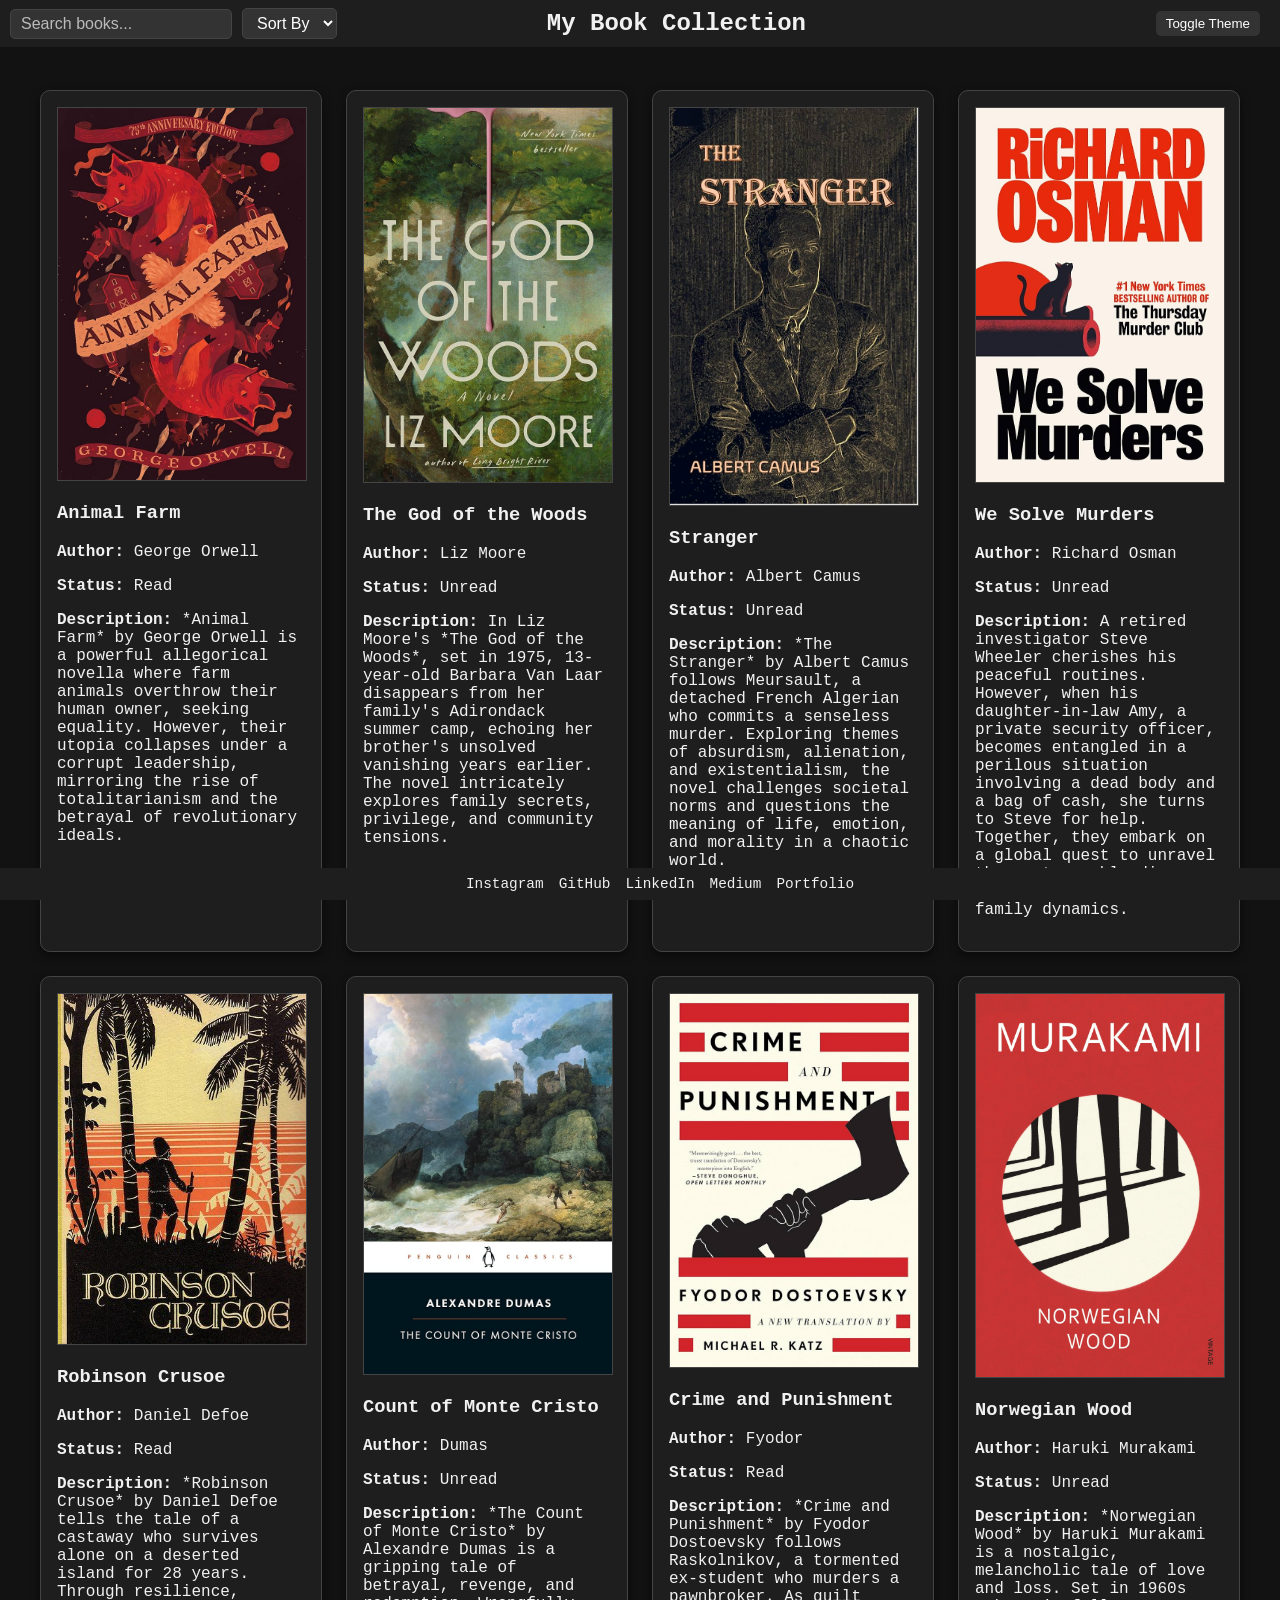
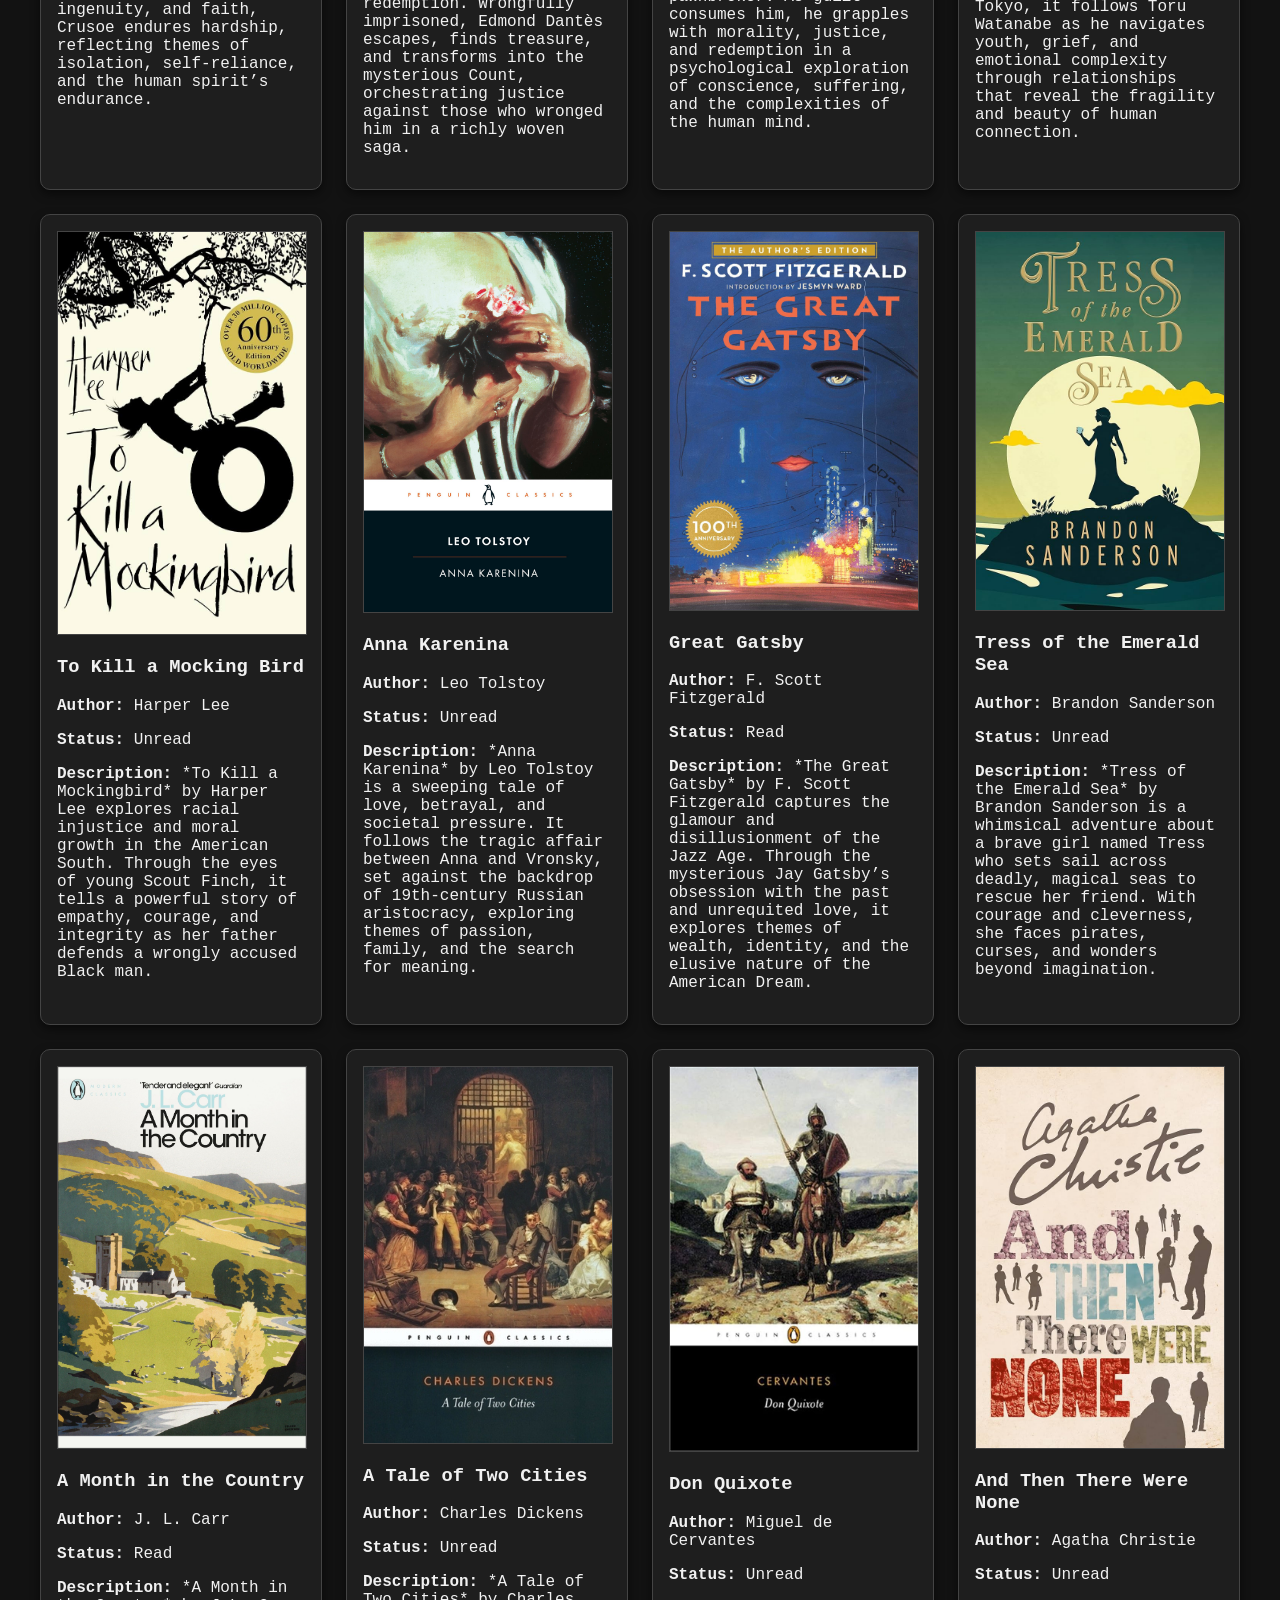
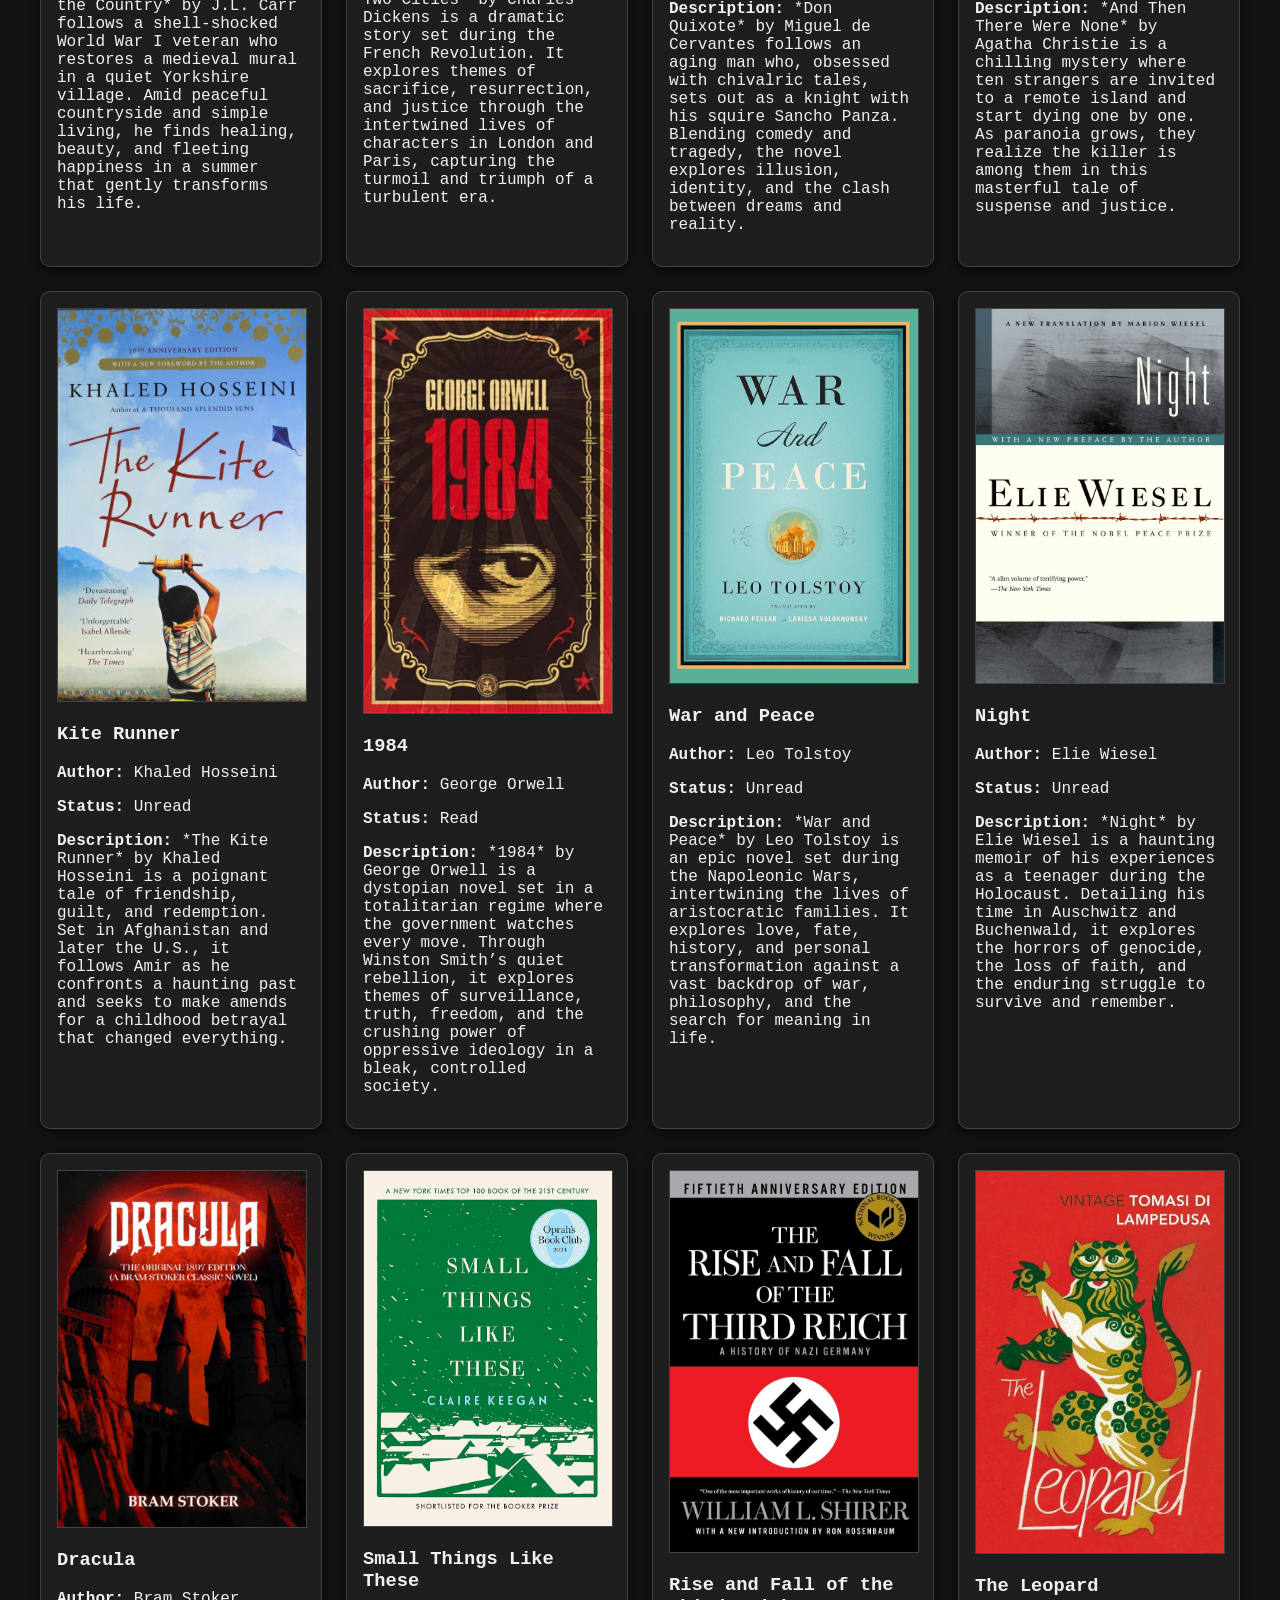
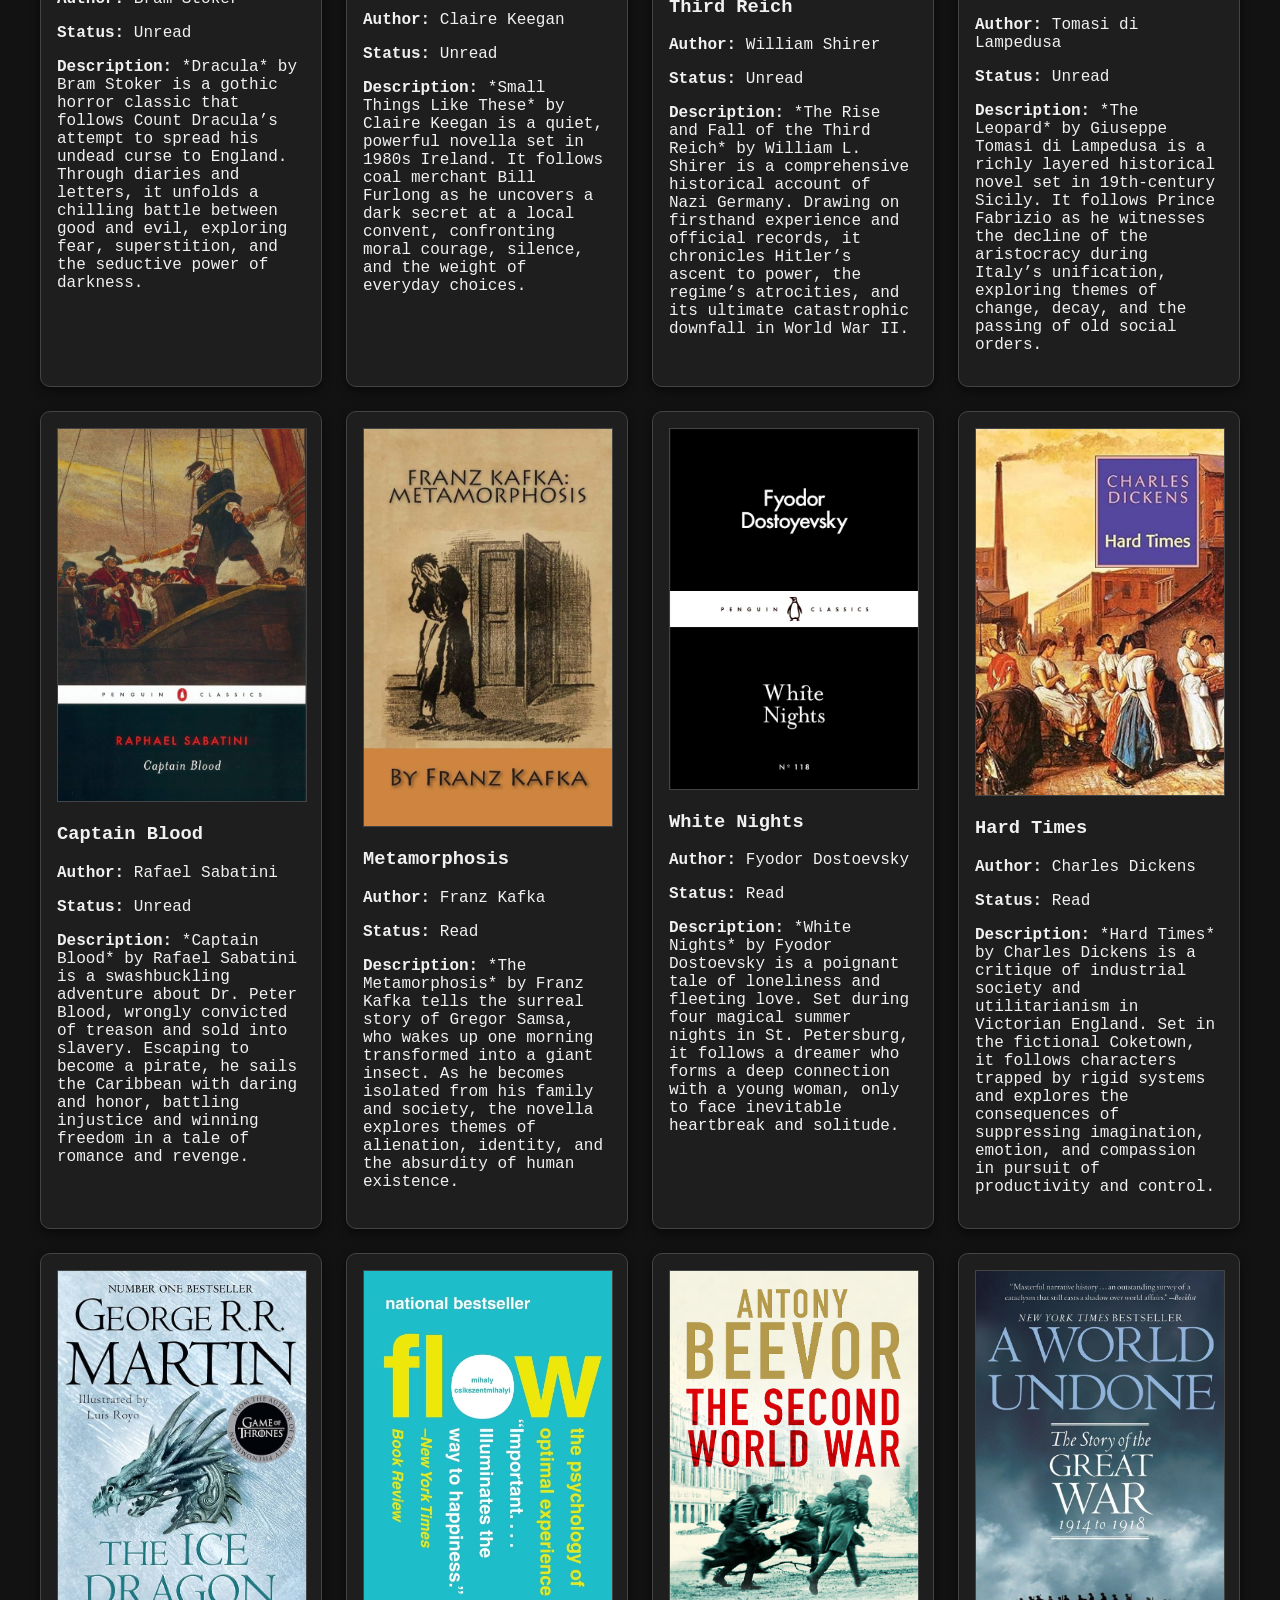
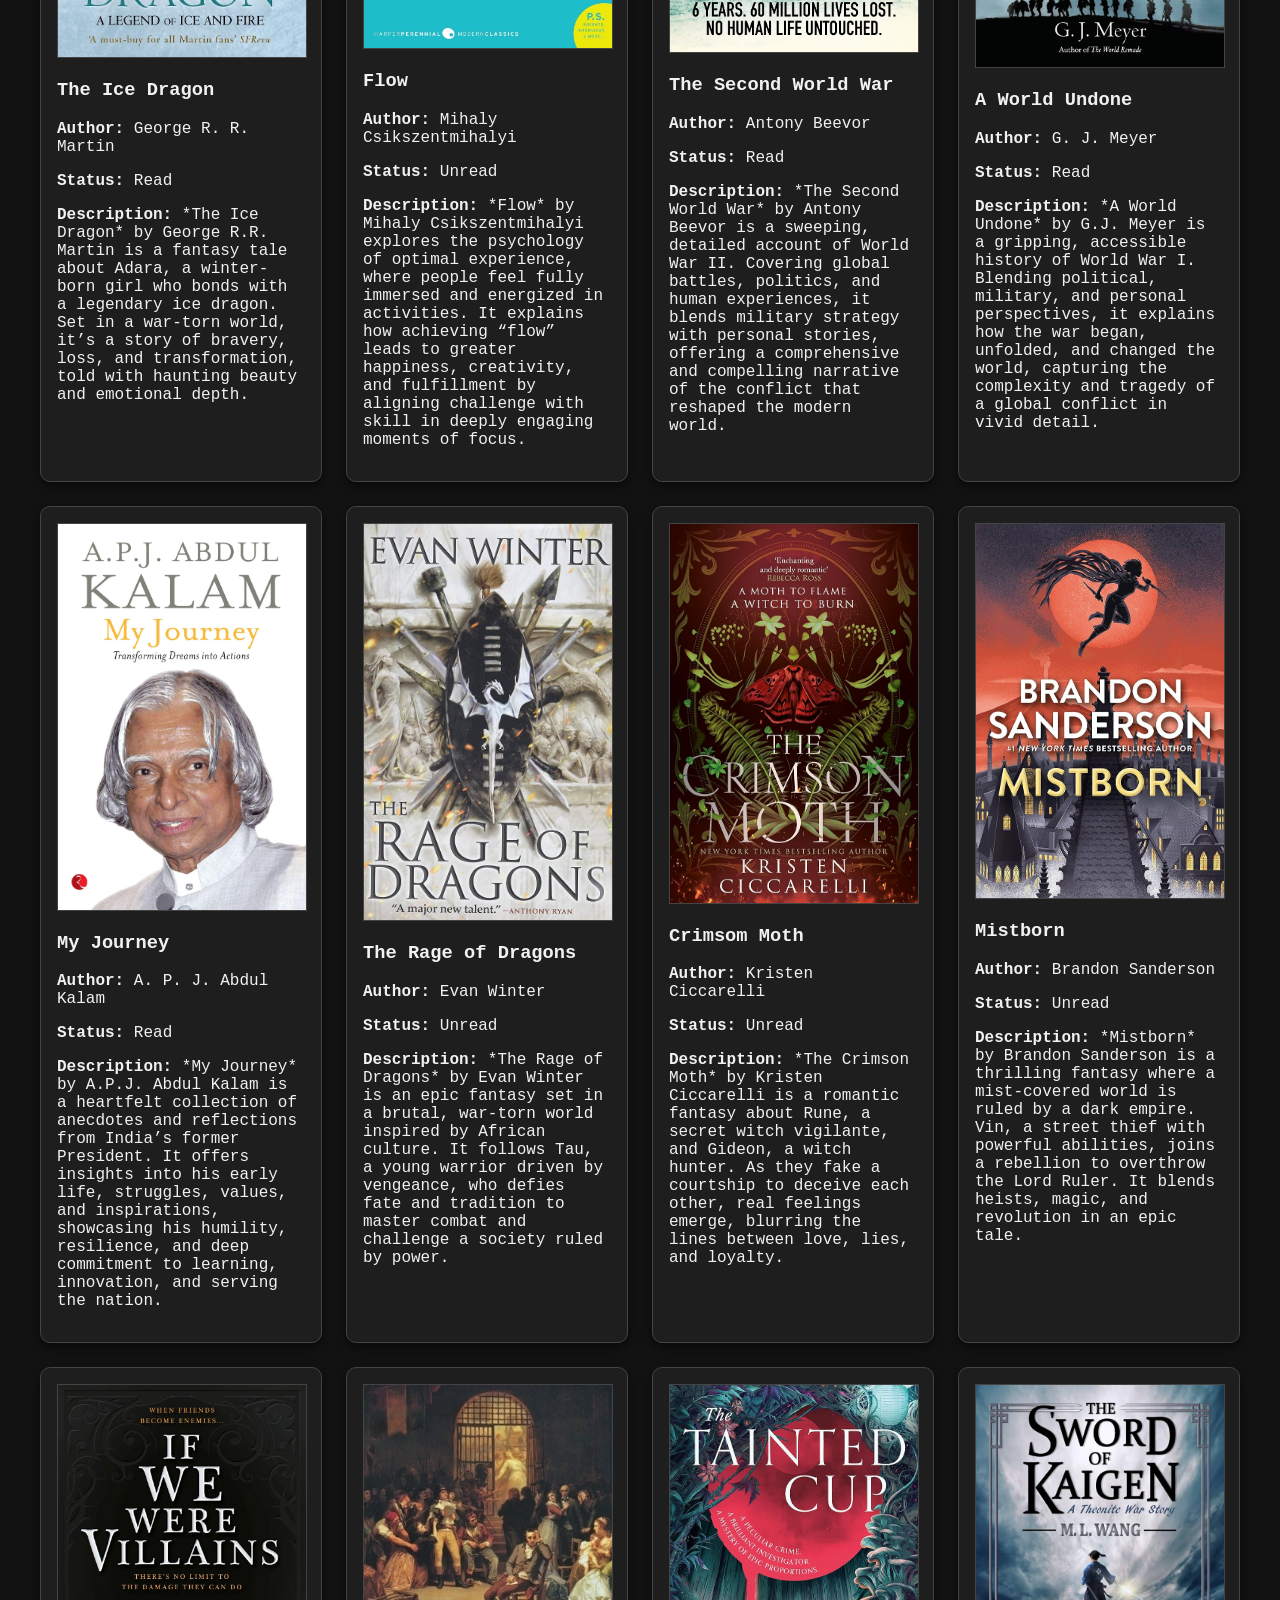
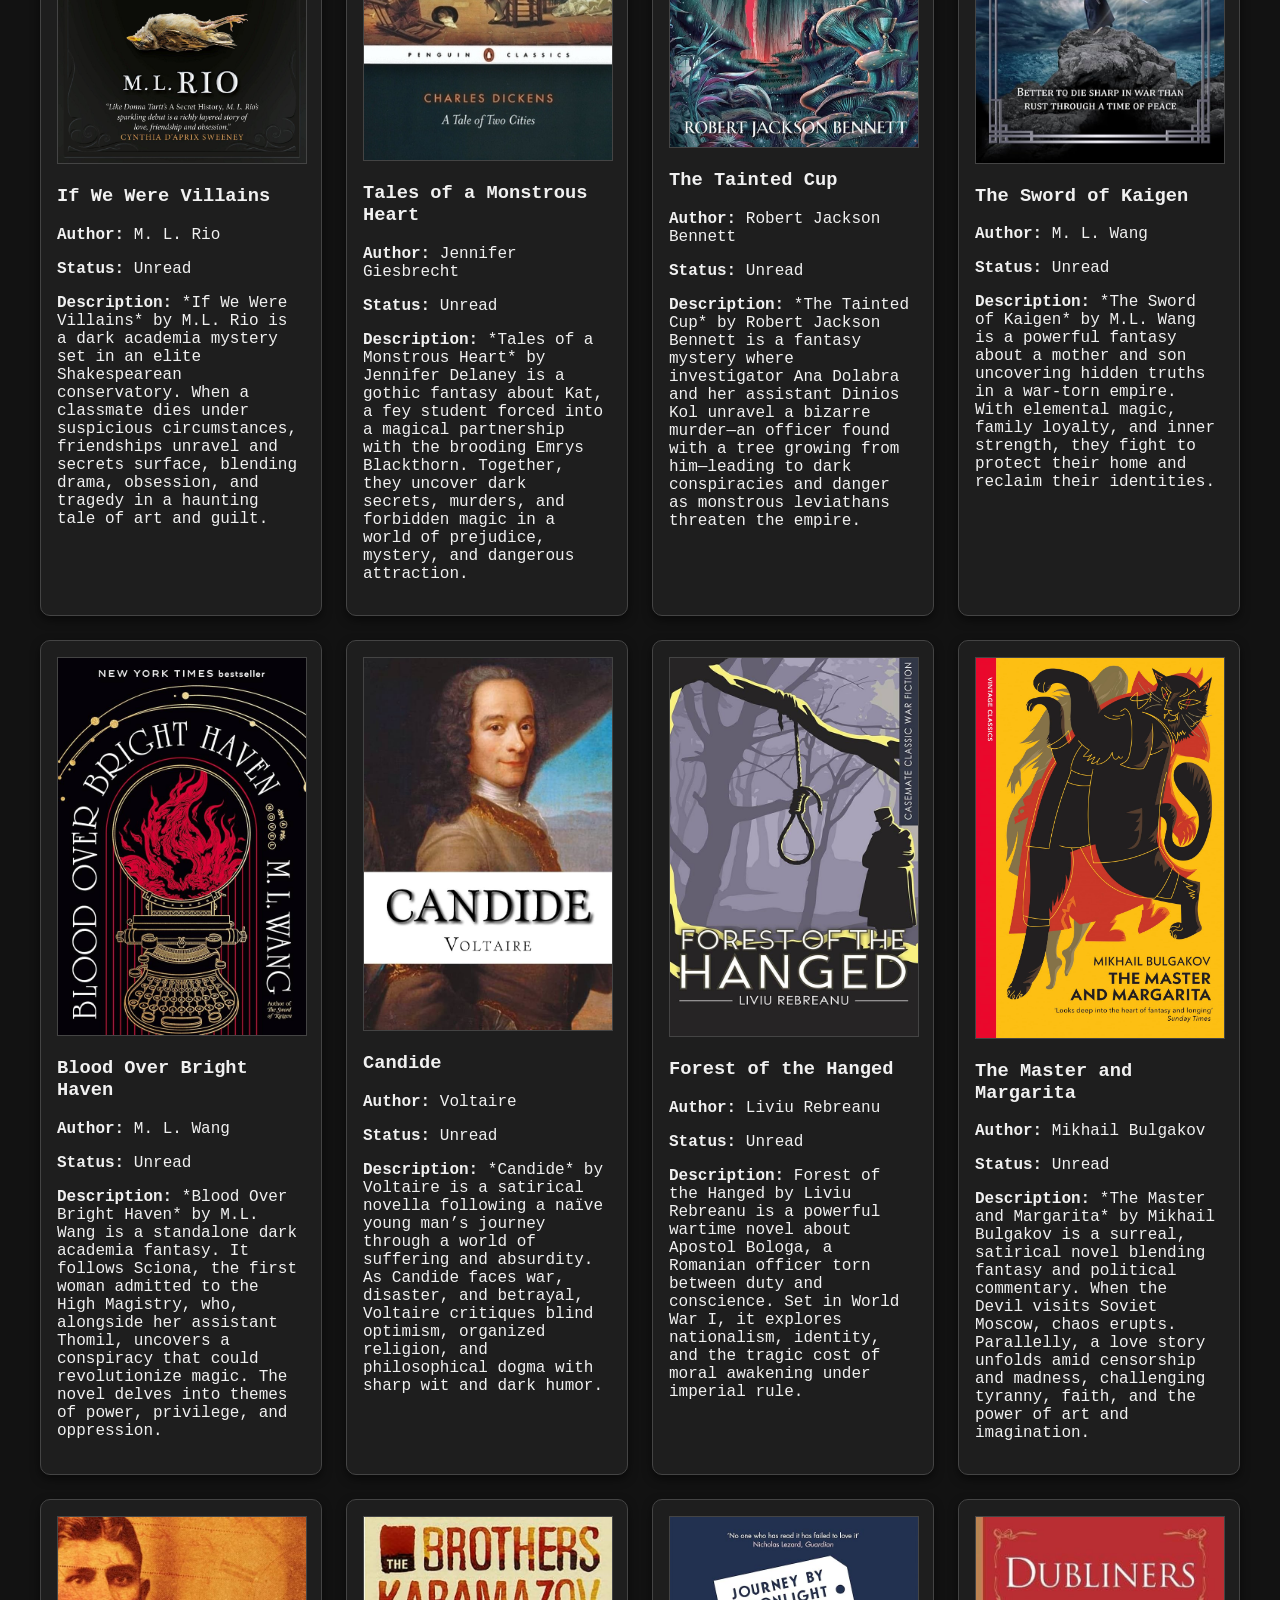
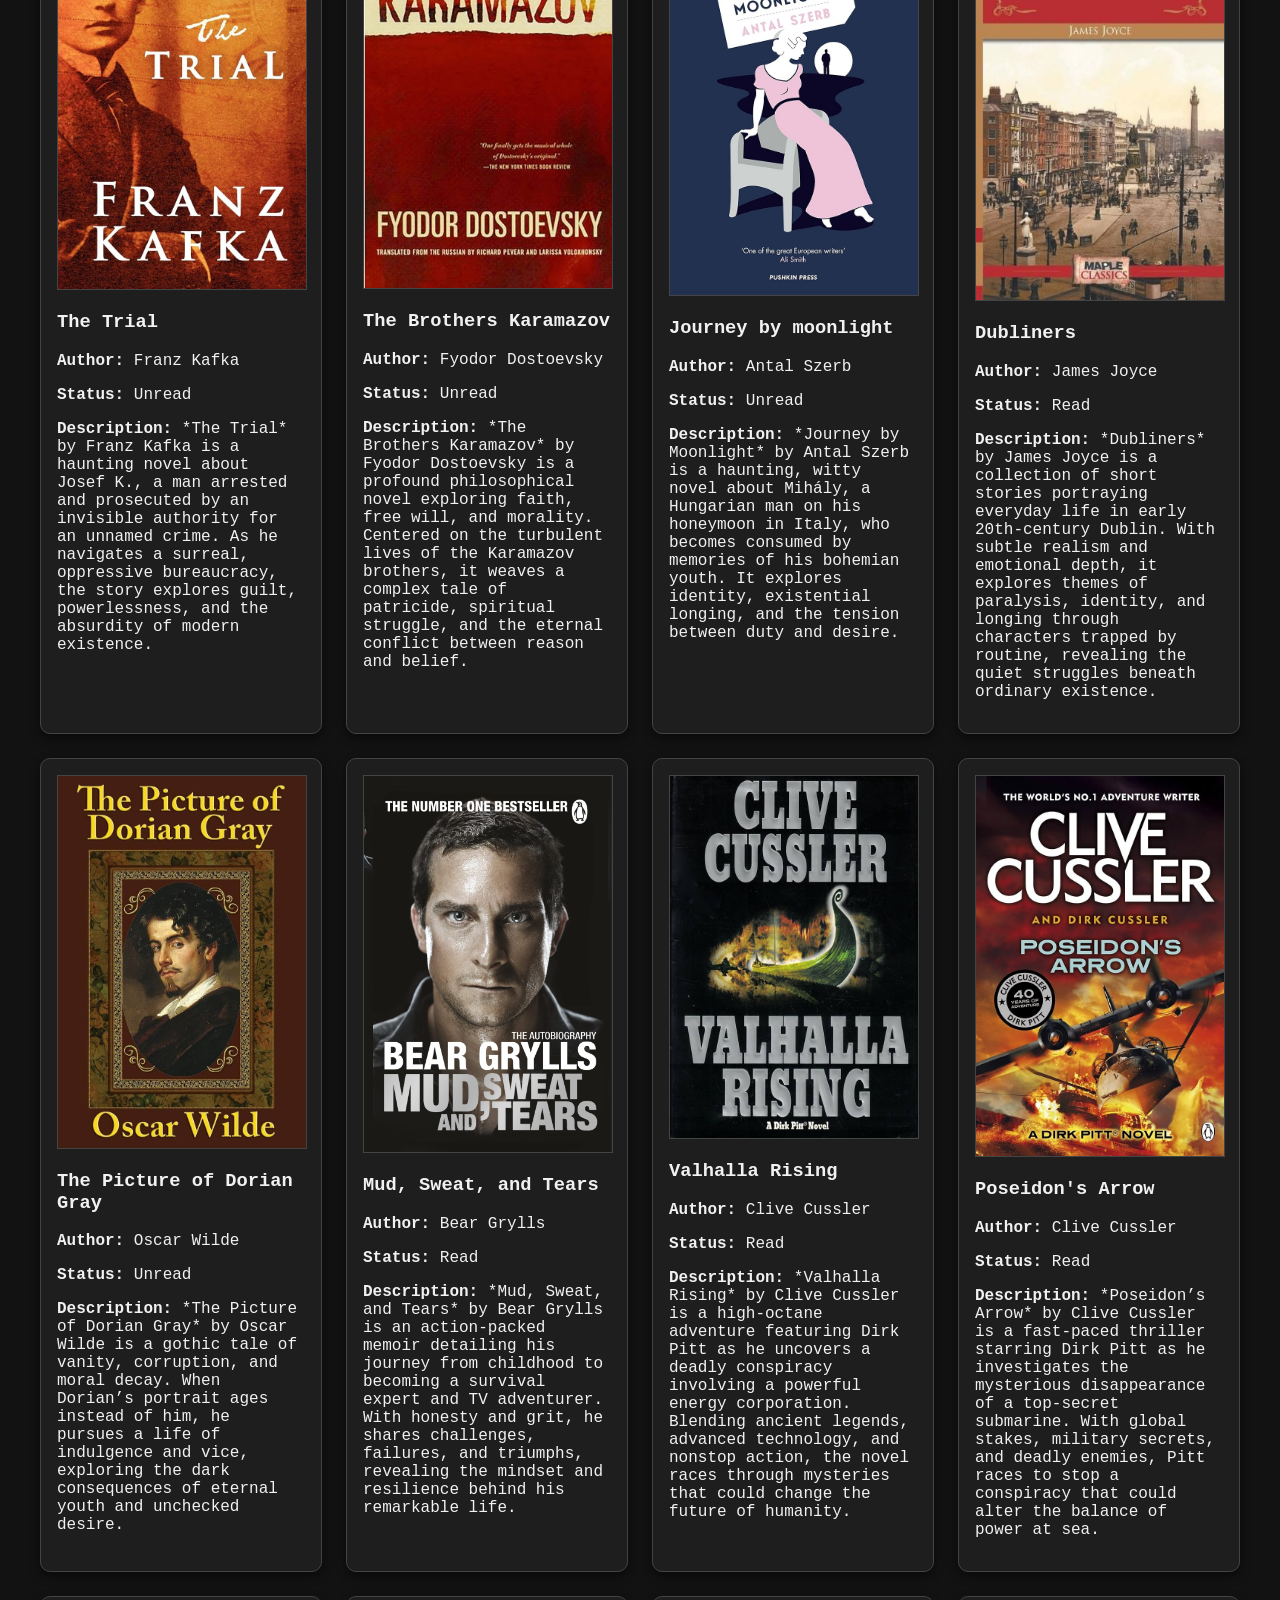
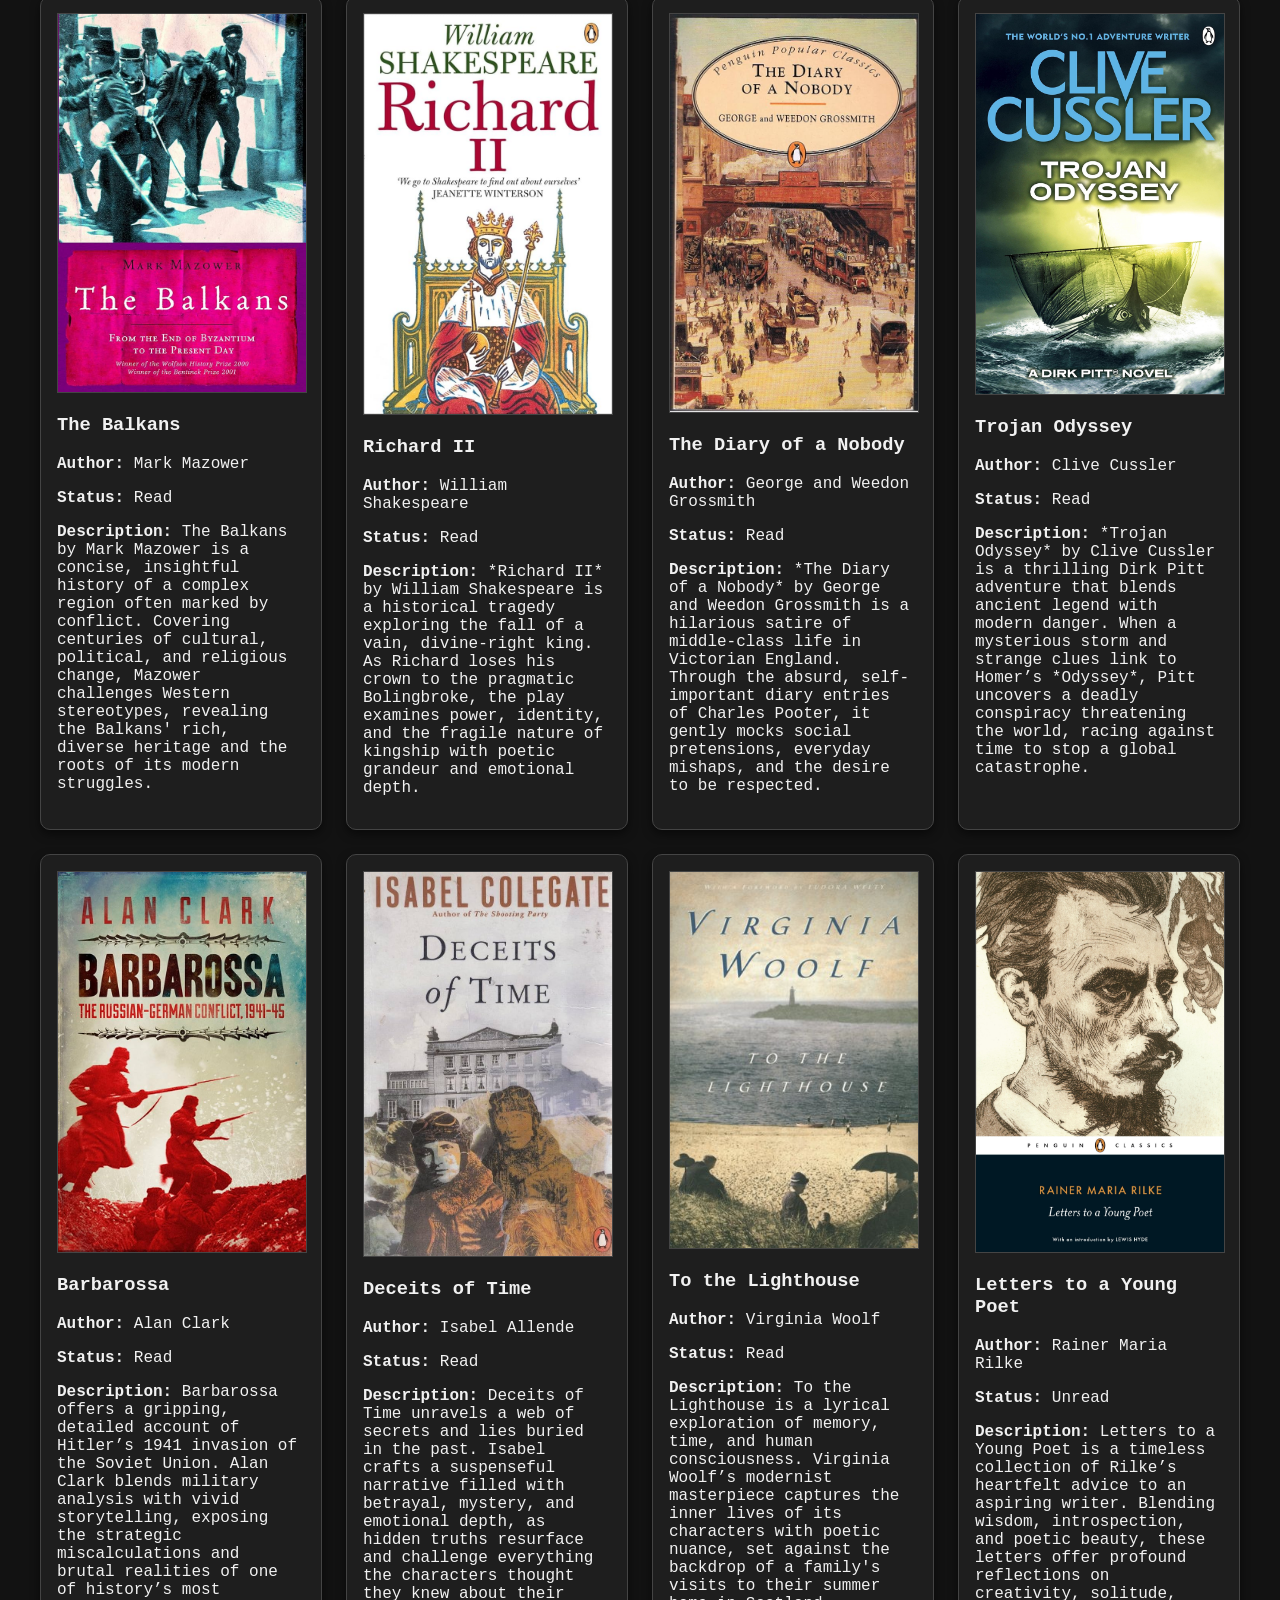
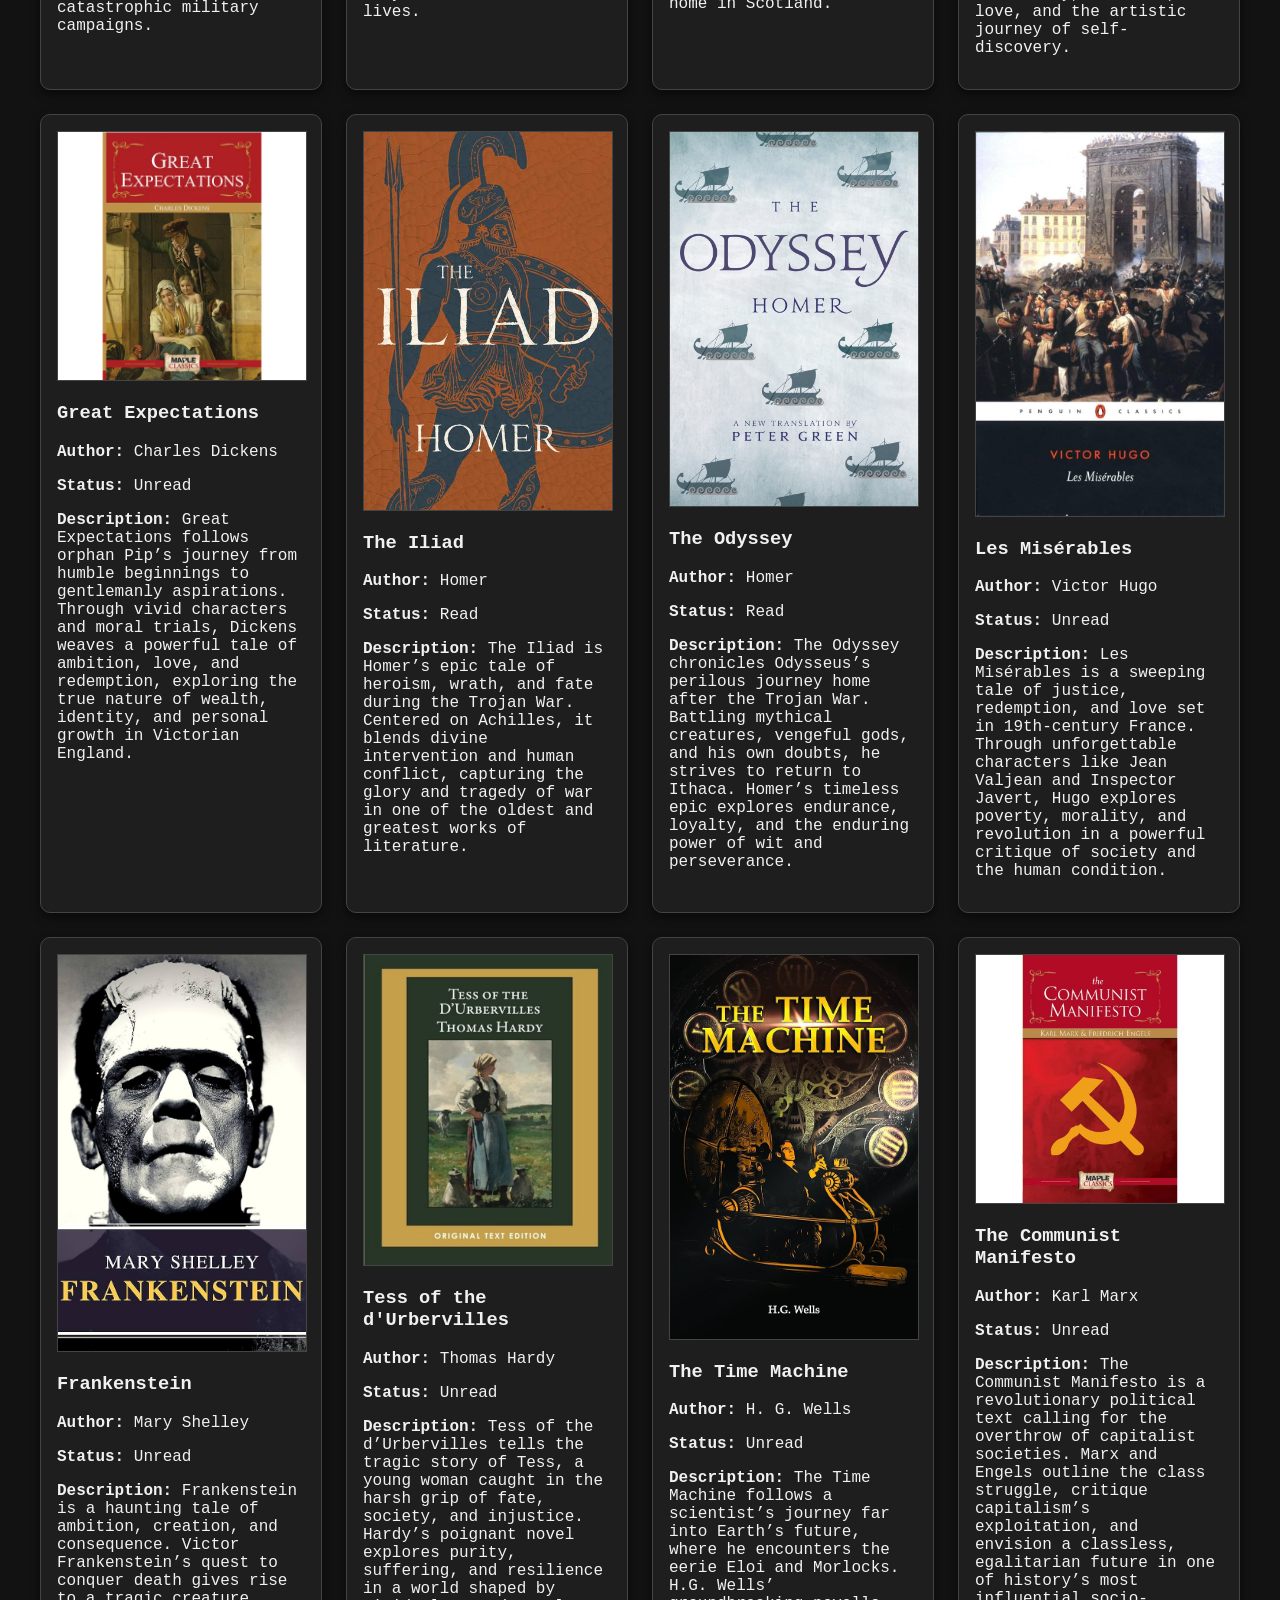
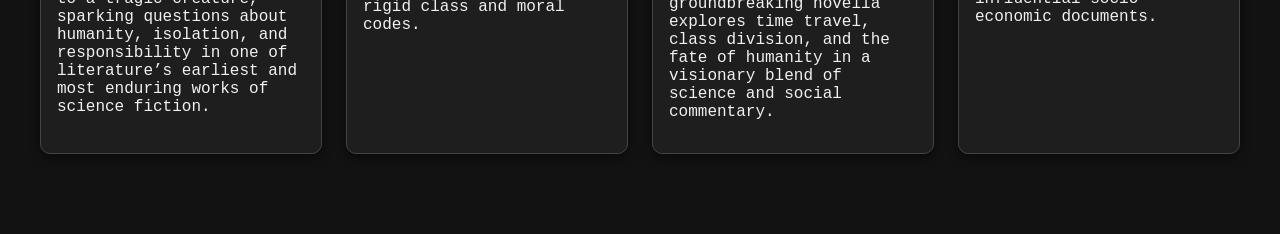
==== index.html @ 4d3e45a2 "Update index.html" ====
<!DOCTYPE html>
<html lang="en">
<head>
  <meta charset="UTF-8" />
  <meta name="viewport" content="width=device-width, initial-scale=1.0" />
  <title>Vellum Codex</title>
  <link rel="stylesheet" href="style.css" />
</head>
<body>
  <header>
    <div class="header-left">
      <input type="text" id="searchBar" placeholder="Search books..." />
      <select id="sortBy">
        <option value="">Sort By</option>
        <option value="read">Read</option>
        <option value="unread">Unread</option>
        <option value="author">Author</option>
      </select>
    </div>
    <h1>My Book Collection</h1>
    <button id="toggleTheme">Toggle Theme</button>
  </header>

  <main>
    <section class="books" id="bookGrid"></section>
  </main>

  <footer>
    <div class="social-links">
      <a href="https://www.instagram.com/notkrish03/" target="_blank">Instagram</a>
      <a href="https://github.com/krish2248" target="_blank">GitHub</a>
      <a href="https://www.linkedin.com/in/krish-soni-460932228/" target="_blank">LinkedIn</a>
      <a href="https://medium.com/@sonikrish2248" target="_blank">Medium</a>   
      <a href="https://sonikrish.com" target="_blank">Portfolio</a>
    </div>
   
  </footer>

  <script src="books.js"></script>
  <script src="script.js"></script>
</body>
</html>
---- style.css ----
/* ====== style.css ====== */

/* Enable smooth scrolling */
html {
  scroll-behavior: smooth;
}

/* Dark mode (default) is already set */
body {
  font-family: 'Courier New', monospace;
  background-color: #121212;
  color: #f1f1f1;
  padding: 0;
  margin: 0;
  display: flex;
  flex-direction: column;
  align-items: center;
  justify-content: space-between;
  transition: background-color 0.3s, color 0.3s;
}

header {
  width: 100%;
  background-color: #1e1e1e;
  color: #f1f1f1;
  padding: 8px 0;
  display: flex;
  justify-content: space-between;
  align-items: center;
  position: fixed;
  top: 0;
  left: 0;
  z-index: 1000;
  font-size: 1rem;
}

.header-left {
  display: flex;
  align-items: center;
  gap: 10px; /* Small space between search bar and sort dropdown */
  margin-left: 10px;
}

header input#searchBar {
  padding: 5px 10px;
  border: 1px solid #444;
  border-radius: 5px;
  background-color: #333;
  color: #fff;
  font-size: 1rem;
}

header input#searchBar::placeholder {
  color: #bbb;
}

header input#searchBar:focus {
  outline: none;
  border-color: #555;
}

header select#sortBy {
  padding: 5px 10px;
  border: 1px solid #444;
  border-radius: 5px;
  background-color: #333;
  color: #fff;
  font-size: 1rem;
  cursor: pointer;
}

header select#sortBy:focus {
  outline: none;
  border-color: #555;
}

header h1 {
  margin: 0;
  font-size: 1.5rem;
  margin-right: 140px;
  text-align: center;
  flex: 1;
}

#toggleTheme {
  margin-right: 20px;
  background-color: #333;
  color: #fff;
  border: none;
  padding: 5px 10px;
  border-radius: 5px;
  cursor: pointer;
}

#toggleTheme:hover {
  background-color: #555;
}

main {
  margin-top: 70px;
  margin-bottom: 60px;
  width: 100%;
  max-width: 1200px;
  padding: 20px;
}

.books {
  display: grid;
  grid-template-columns: repeat(auto-fill, minmax(280px, 1fr));
  gap: 1.5rem;
}

.book-card {
  background-color: #1e1e1e;
  border: 1px solid #444;
  border-radius: 10px;
  padding: 1rem;
  box-shadow: 0 4px 10px rgba(0, 0, 0, 0.5);
  transition: background-color 0.3s;
}

.book-card img {
  max-width: 100%;
  height: auto;
  border: 1px solid #444;
  margin-bottom: 1rem;
}

.book-card h3 {
  margin-top: 0;
  font-family: 'Courier New', monospace;
}

footer {
  width: 100%;
  background-color: #1e1e1e;
  color: #f1f1f1;
  padding: 8px 20px;
  display: flex;
  justify-content: space-between;
  align-items: center;
  position: fixed;
  bottom: 0;
  left: 0;
  font-size: 0.9rem;
}

footer .social-links {
  display: flex;
  gap: 15px; /* Space between social links */
  justify-content: center;
  flex: 1;
}

footer .social-links a {
  color: inherit; /* Inherit color from footer */
  text-decoration: none;
  font-size: 0.9rem;
}

footer .social-links a:hover {
  text-decoration: underline;
}

footer .copyright {
  text-align: right;
  flex-shrink: 0;
}

/* Light mode */
body.light-mode {
  background-color: #f1f1f1;
  color: #121212;
}

body.light-mode header,
body.light-mode footer,
body.light-mode .book-card {
  background-color: #e4e4e4;
  color: #121212;
  border-color: #bbb;
}

body.light-mode #toggleTheme {
  background-color: #ccc;
  color: #121212;
}

body.light-mode #toggleTheme:hover {
  background-color: #aaa;
}

body.light-mode footer {
  background-color: #f1f1f1;
  color: #121212; /* Change font color to black */
}
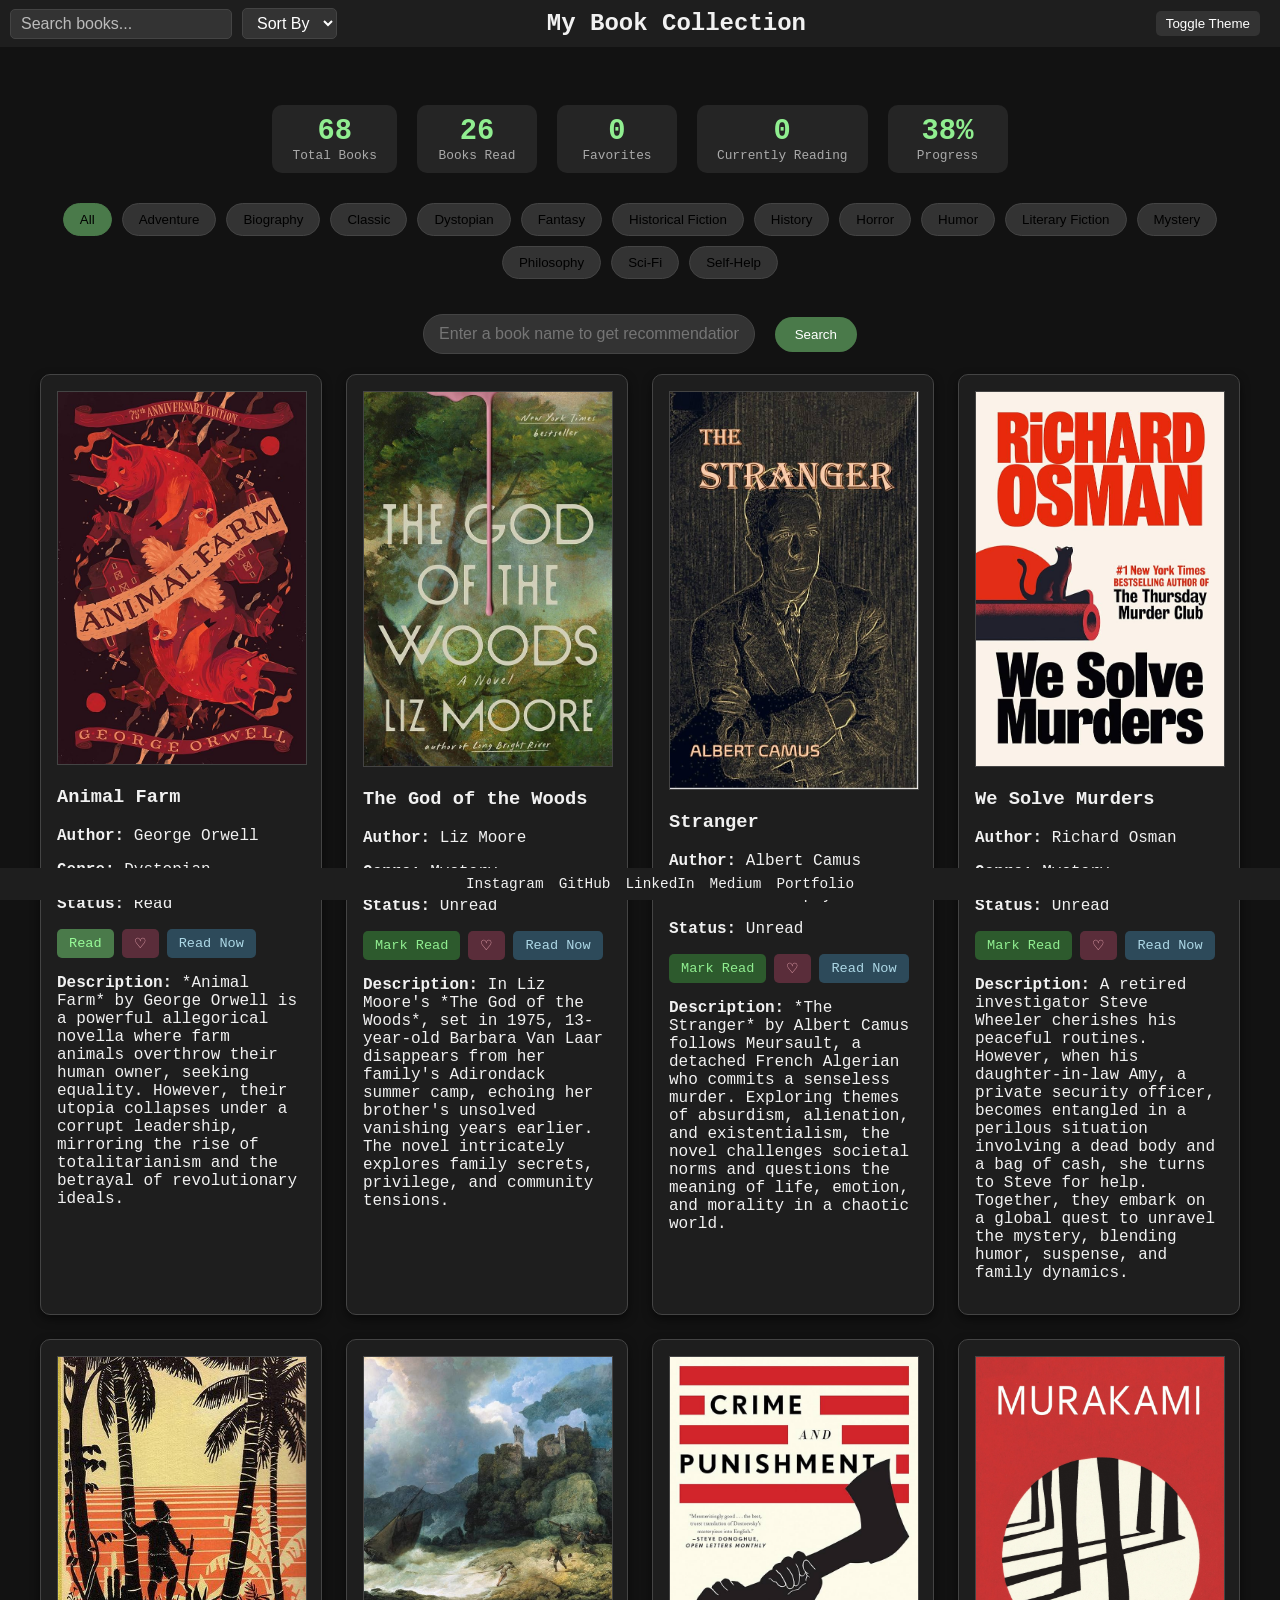
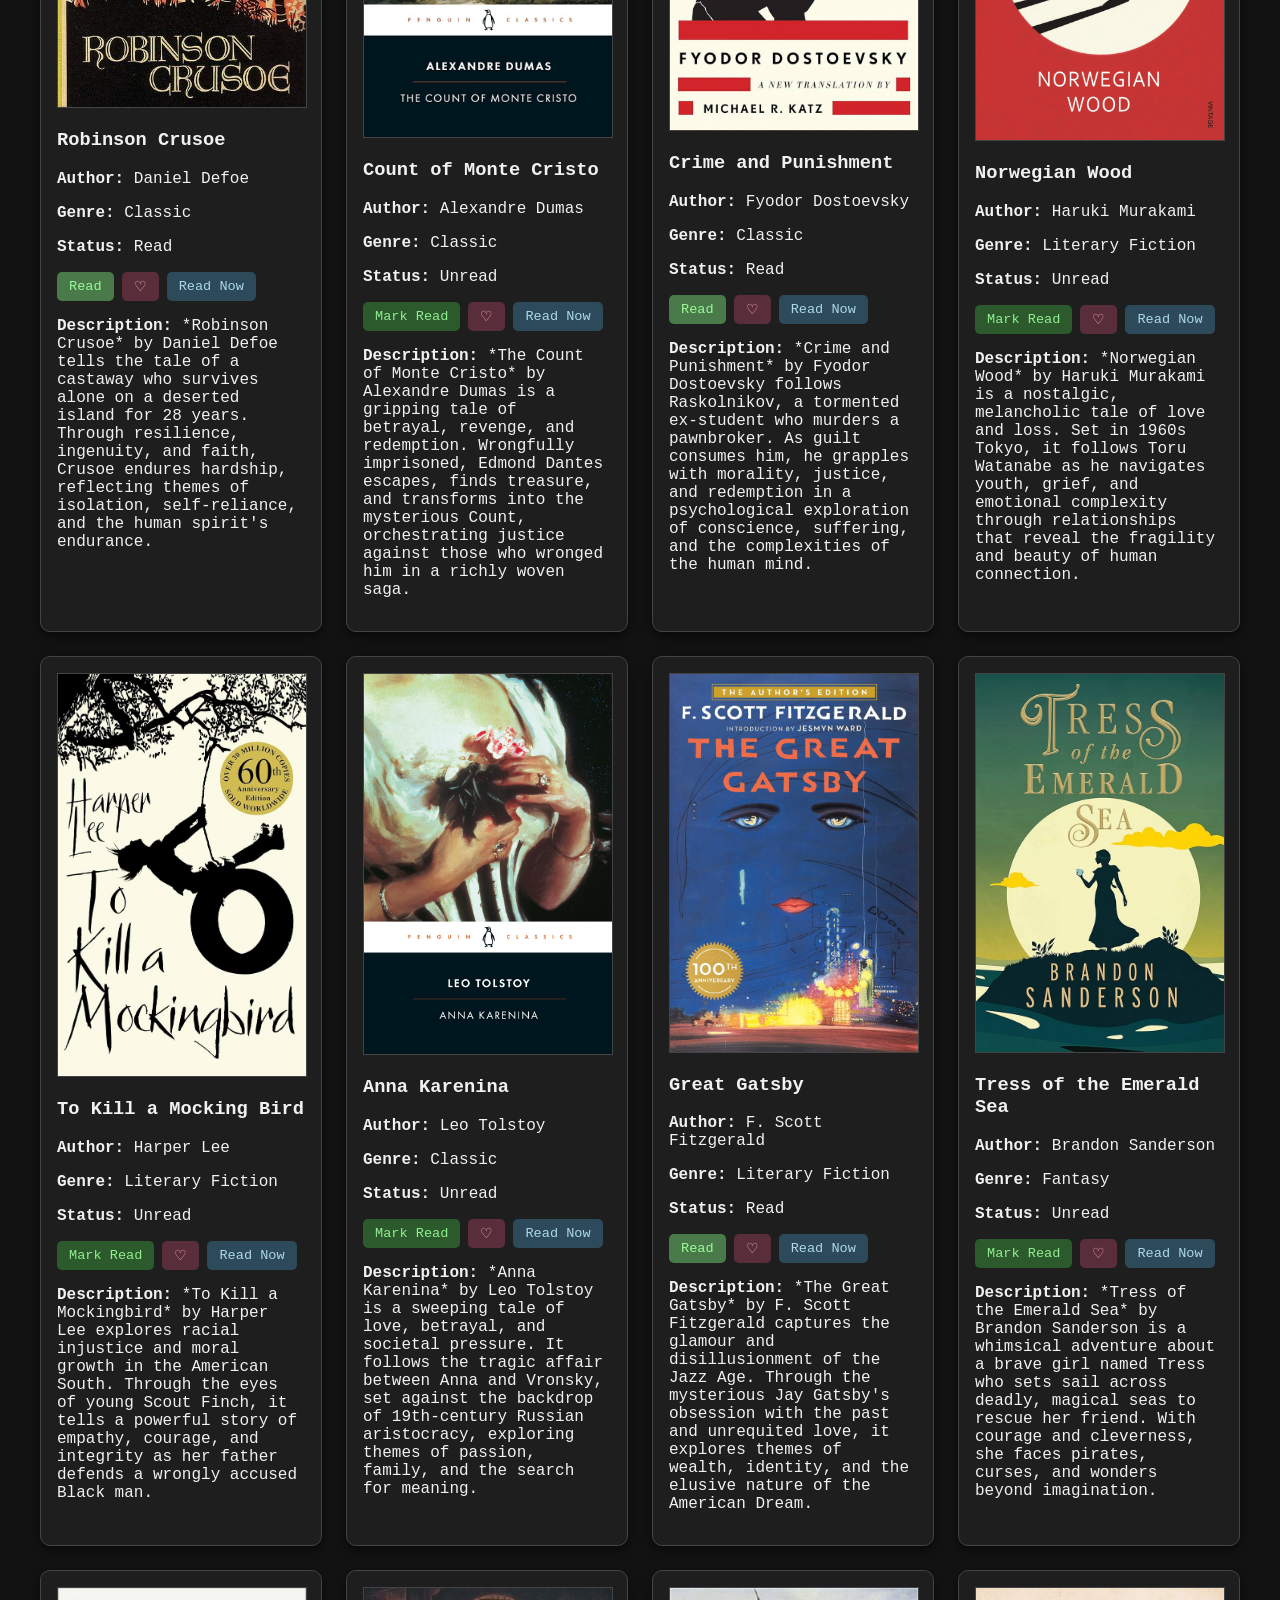
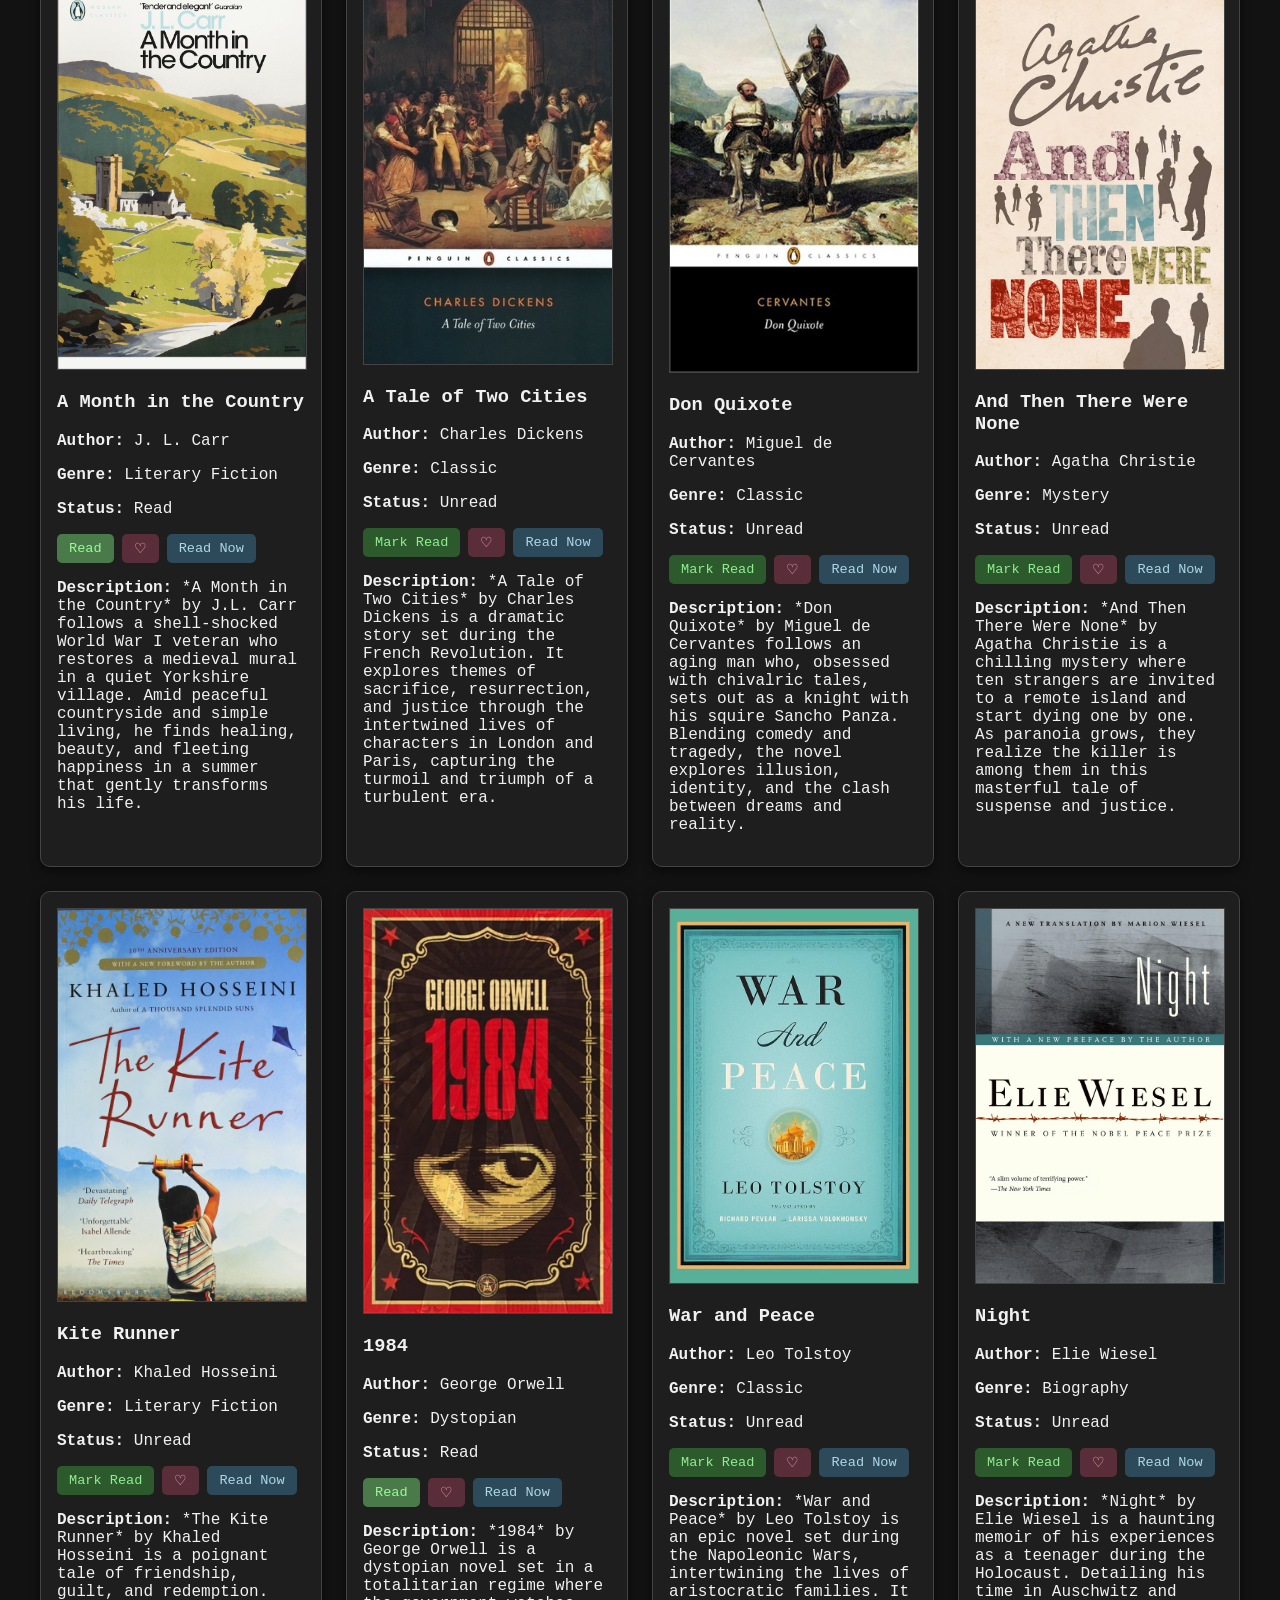
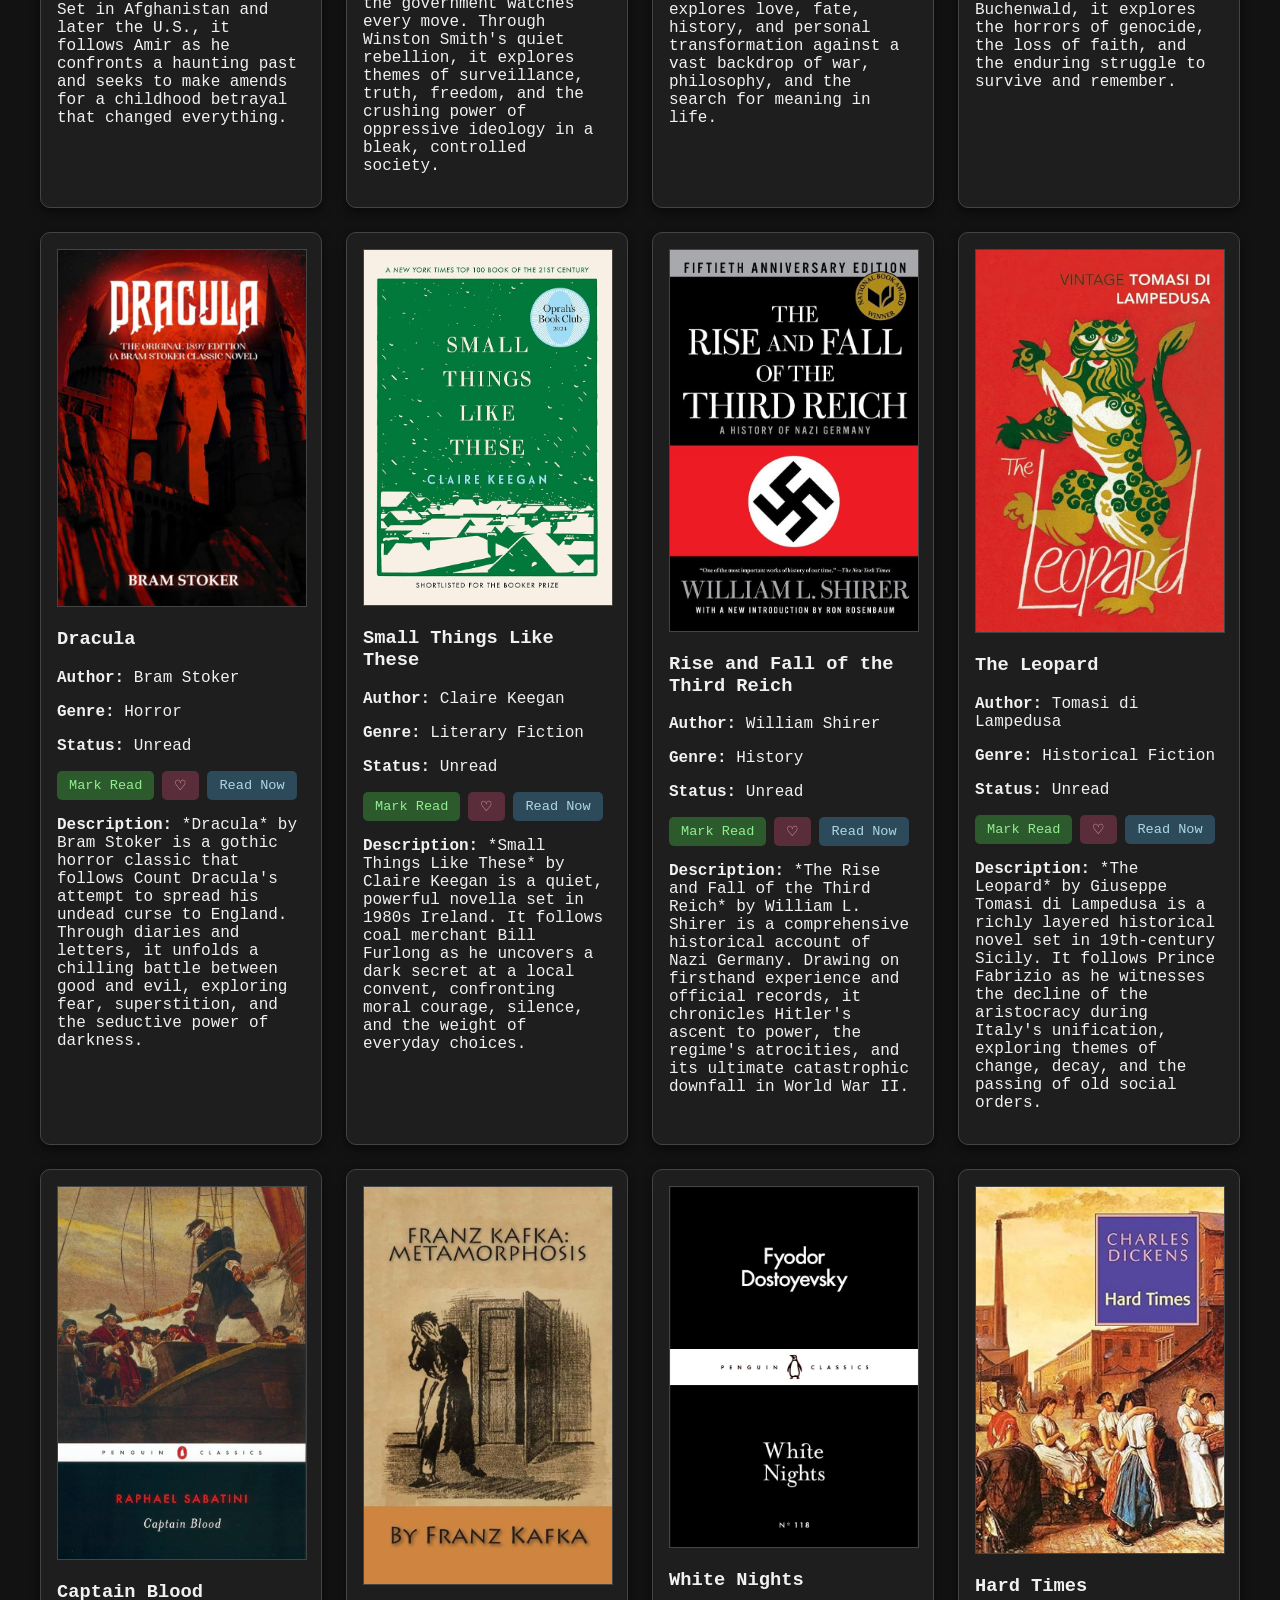
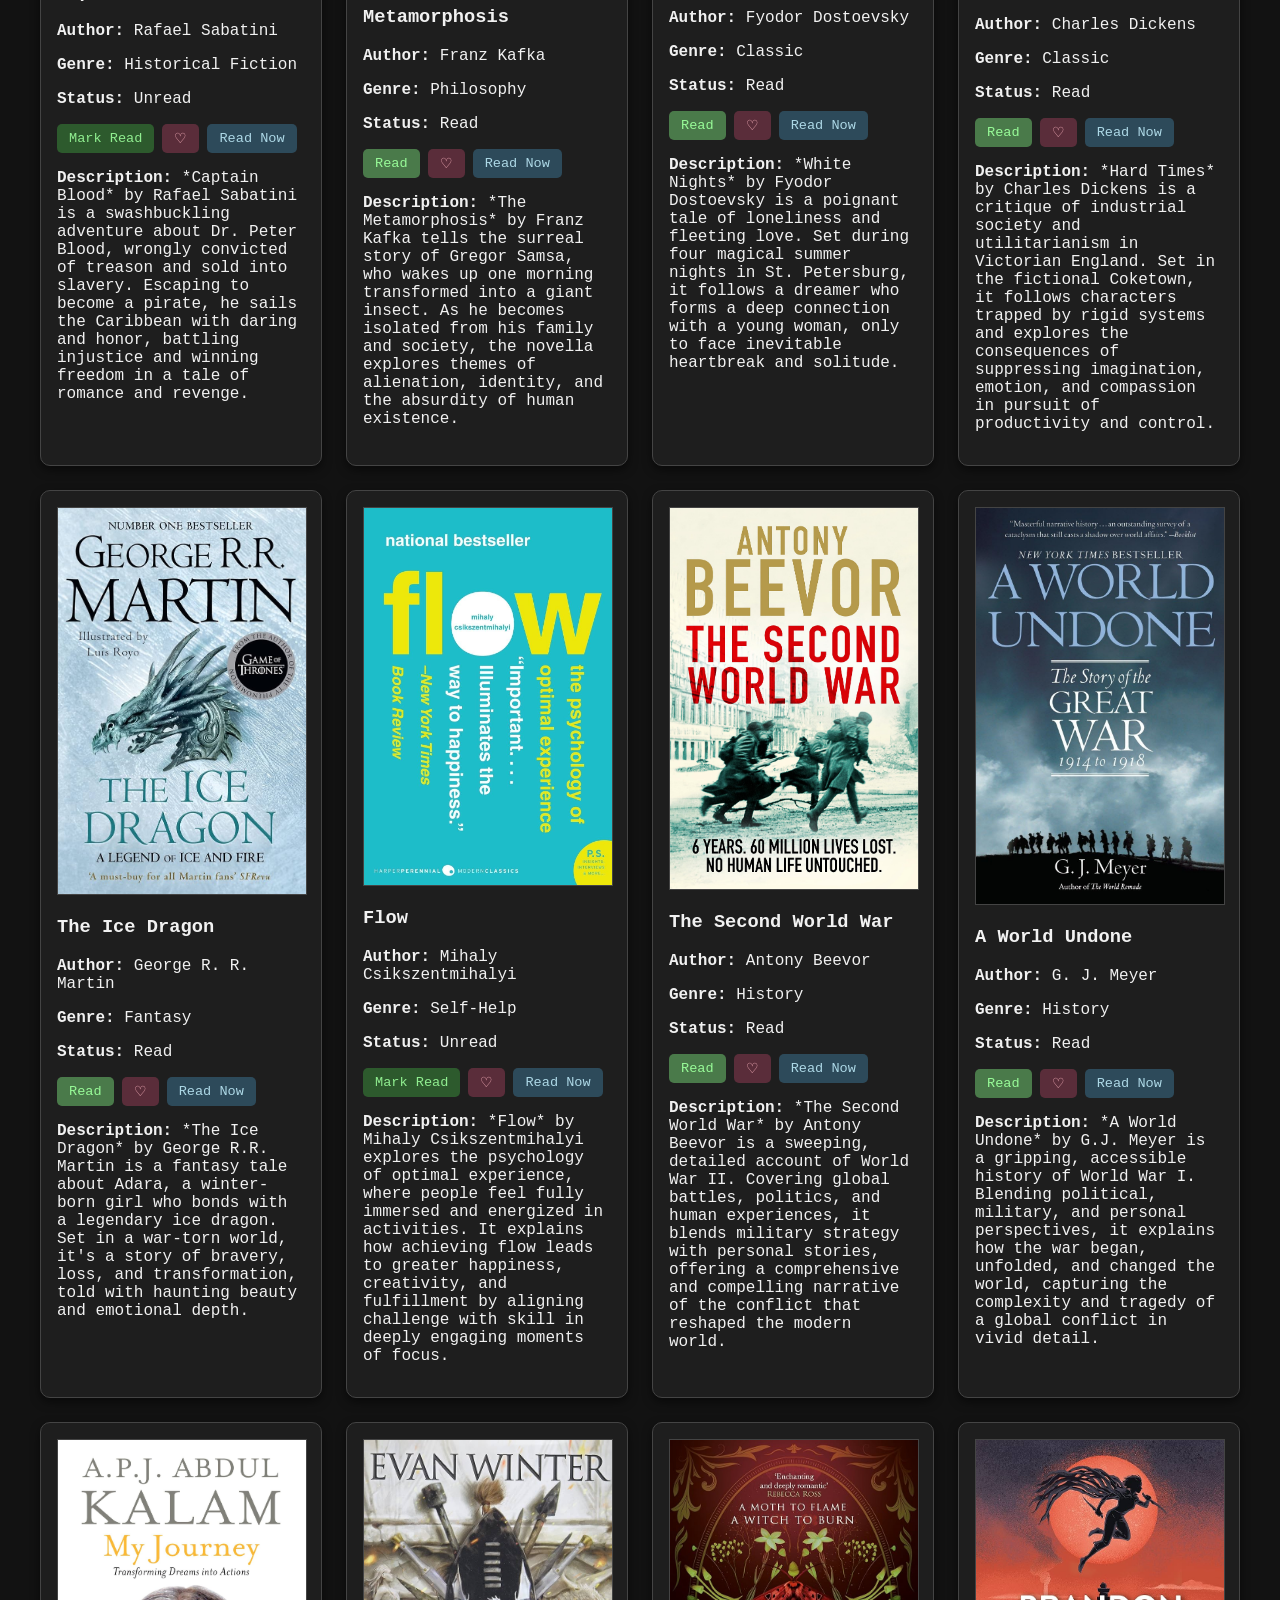
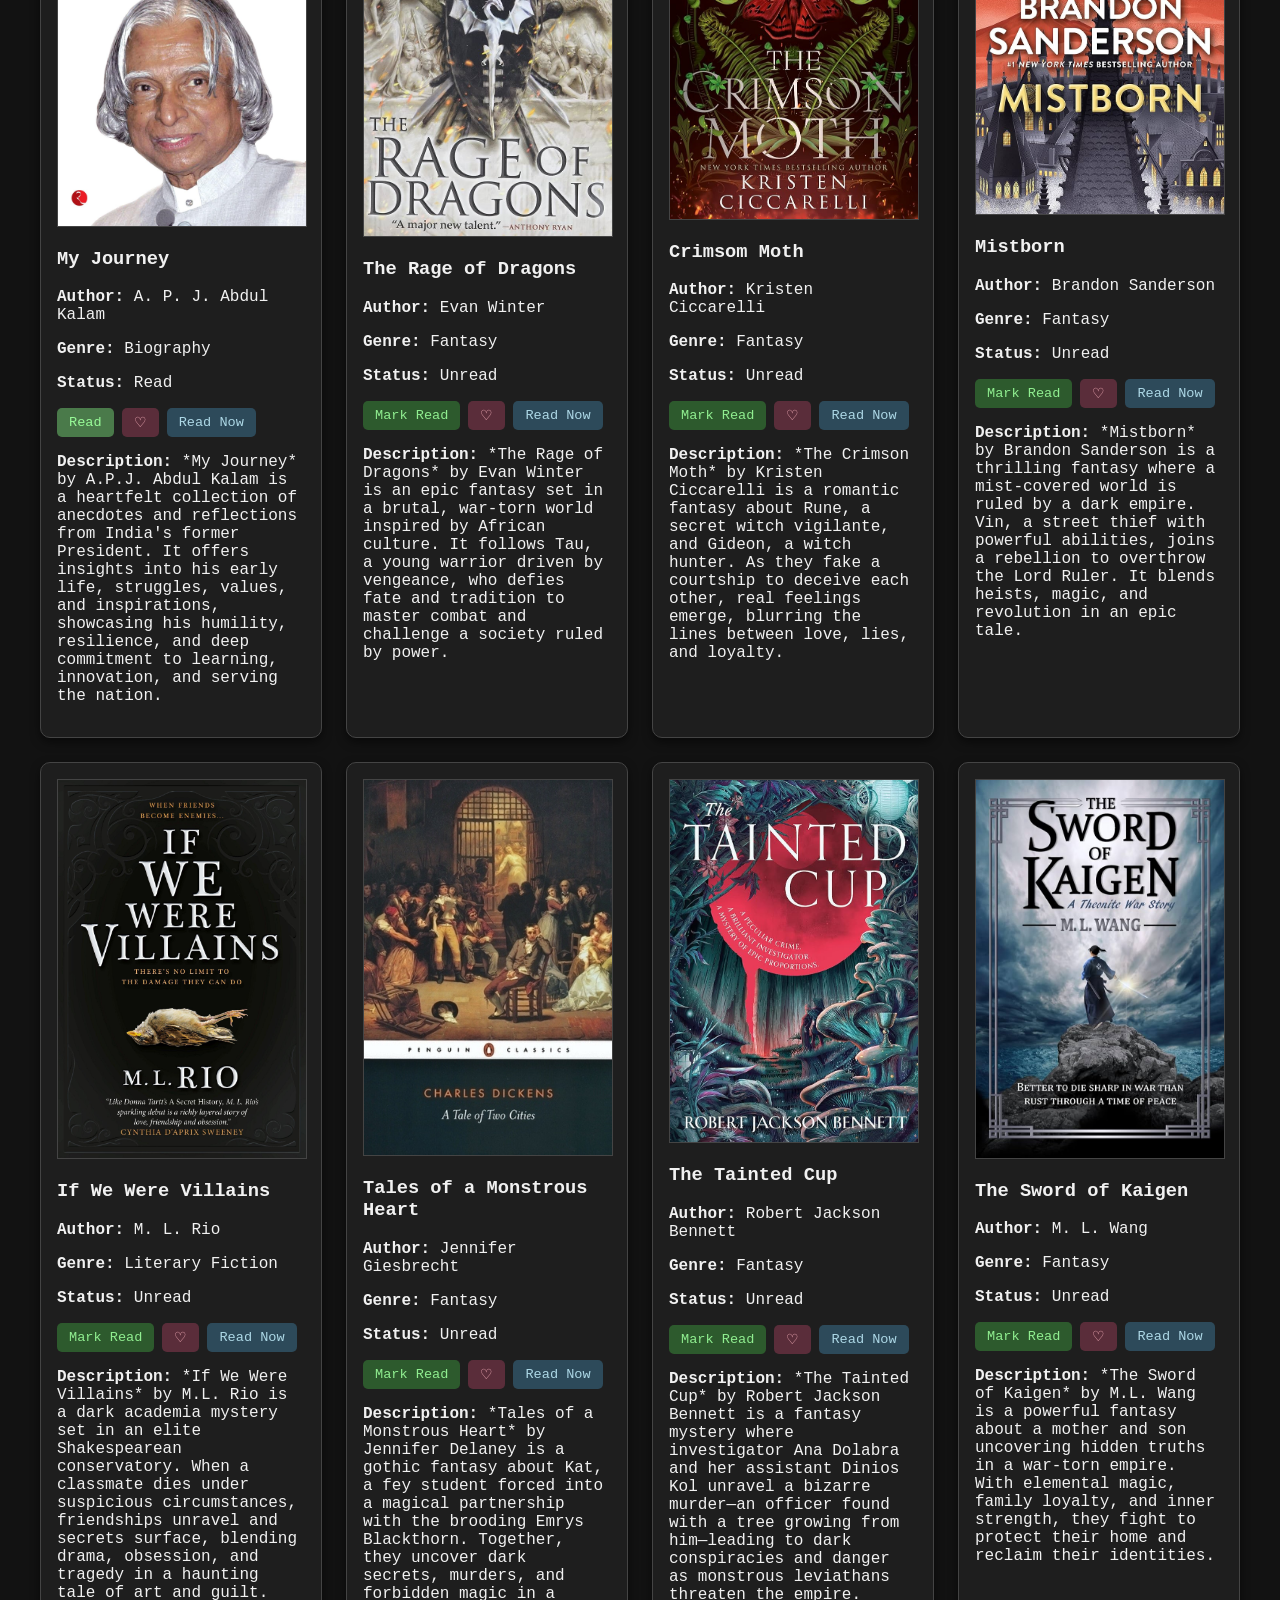
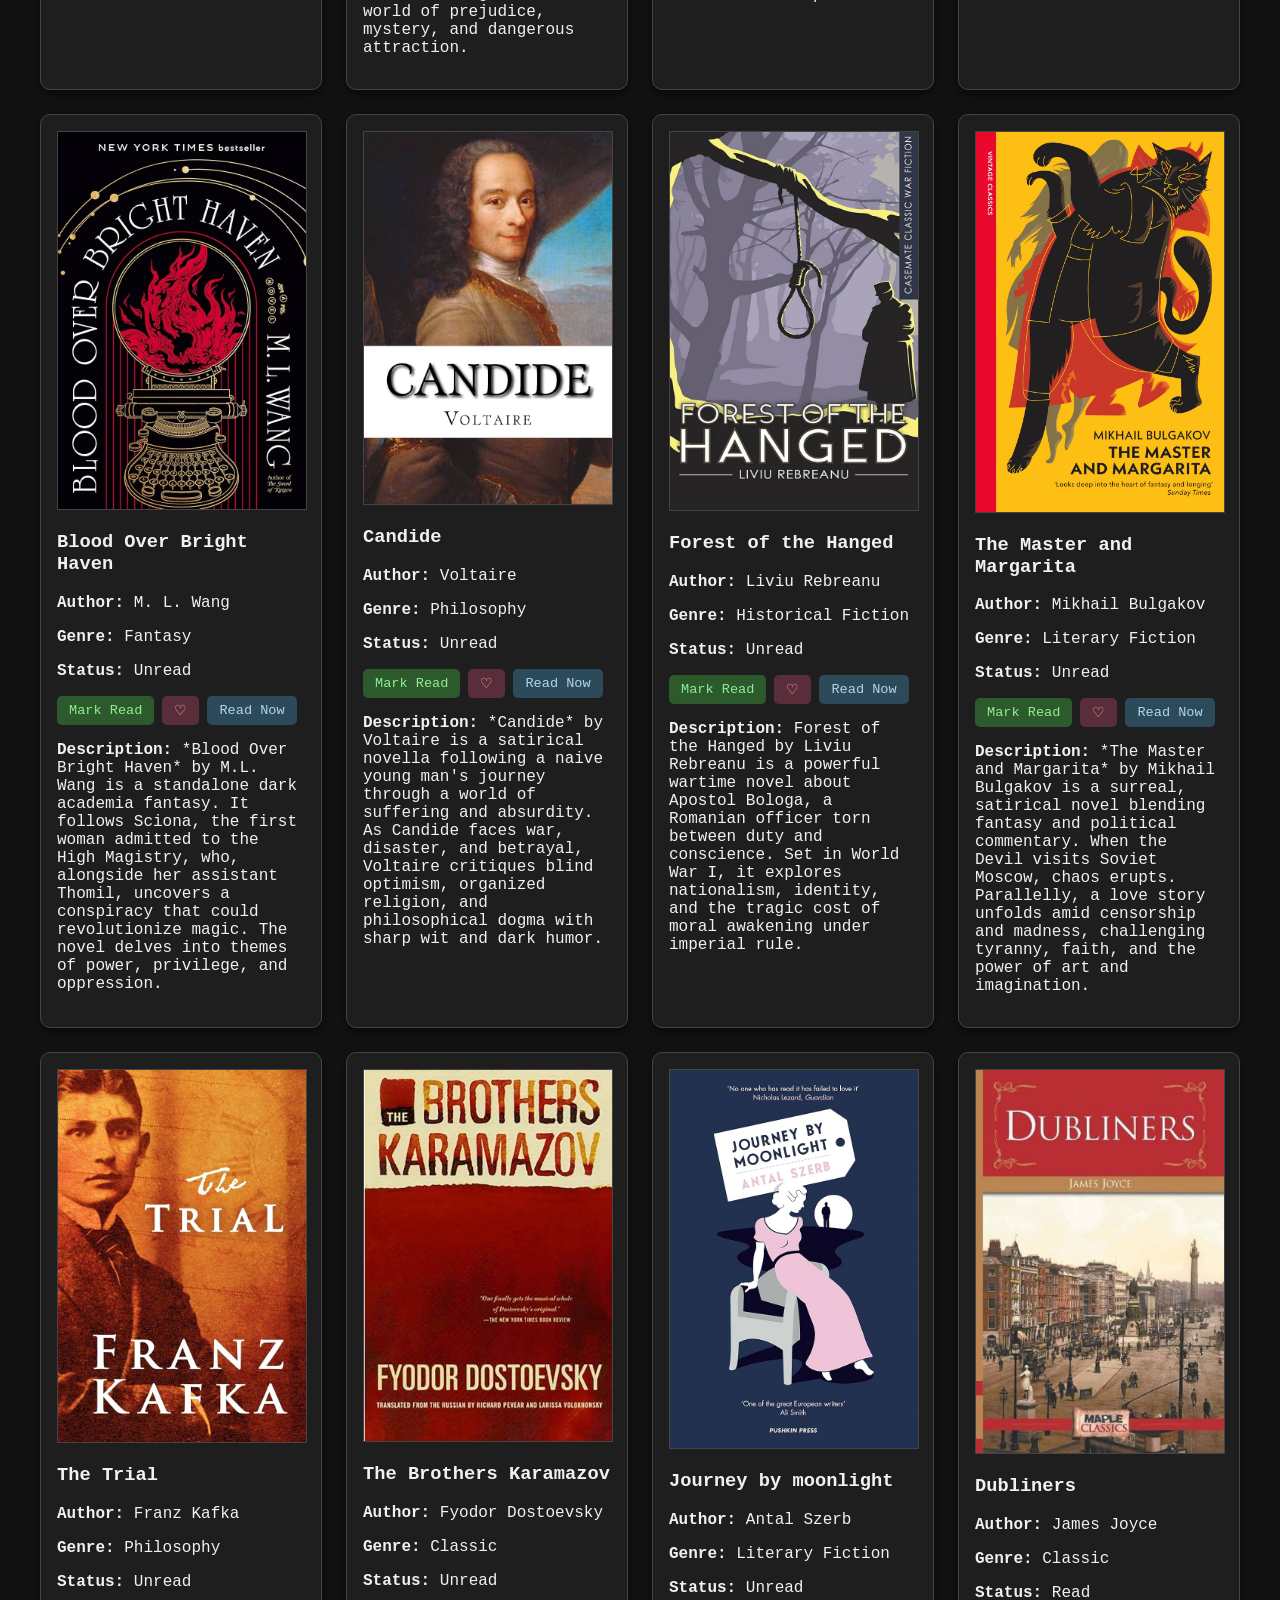
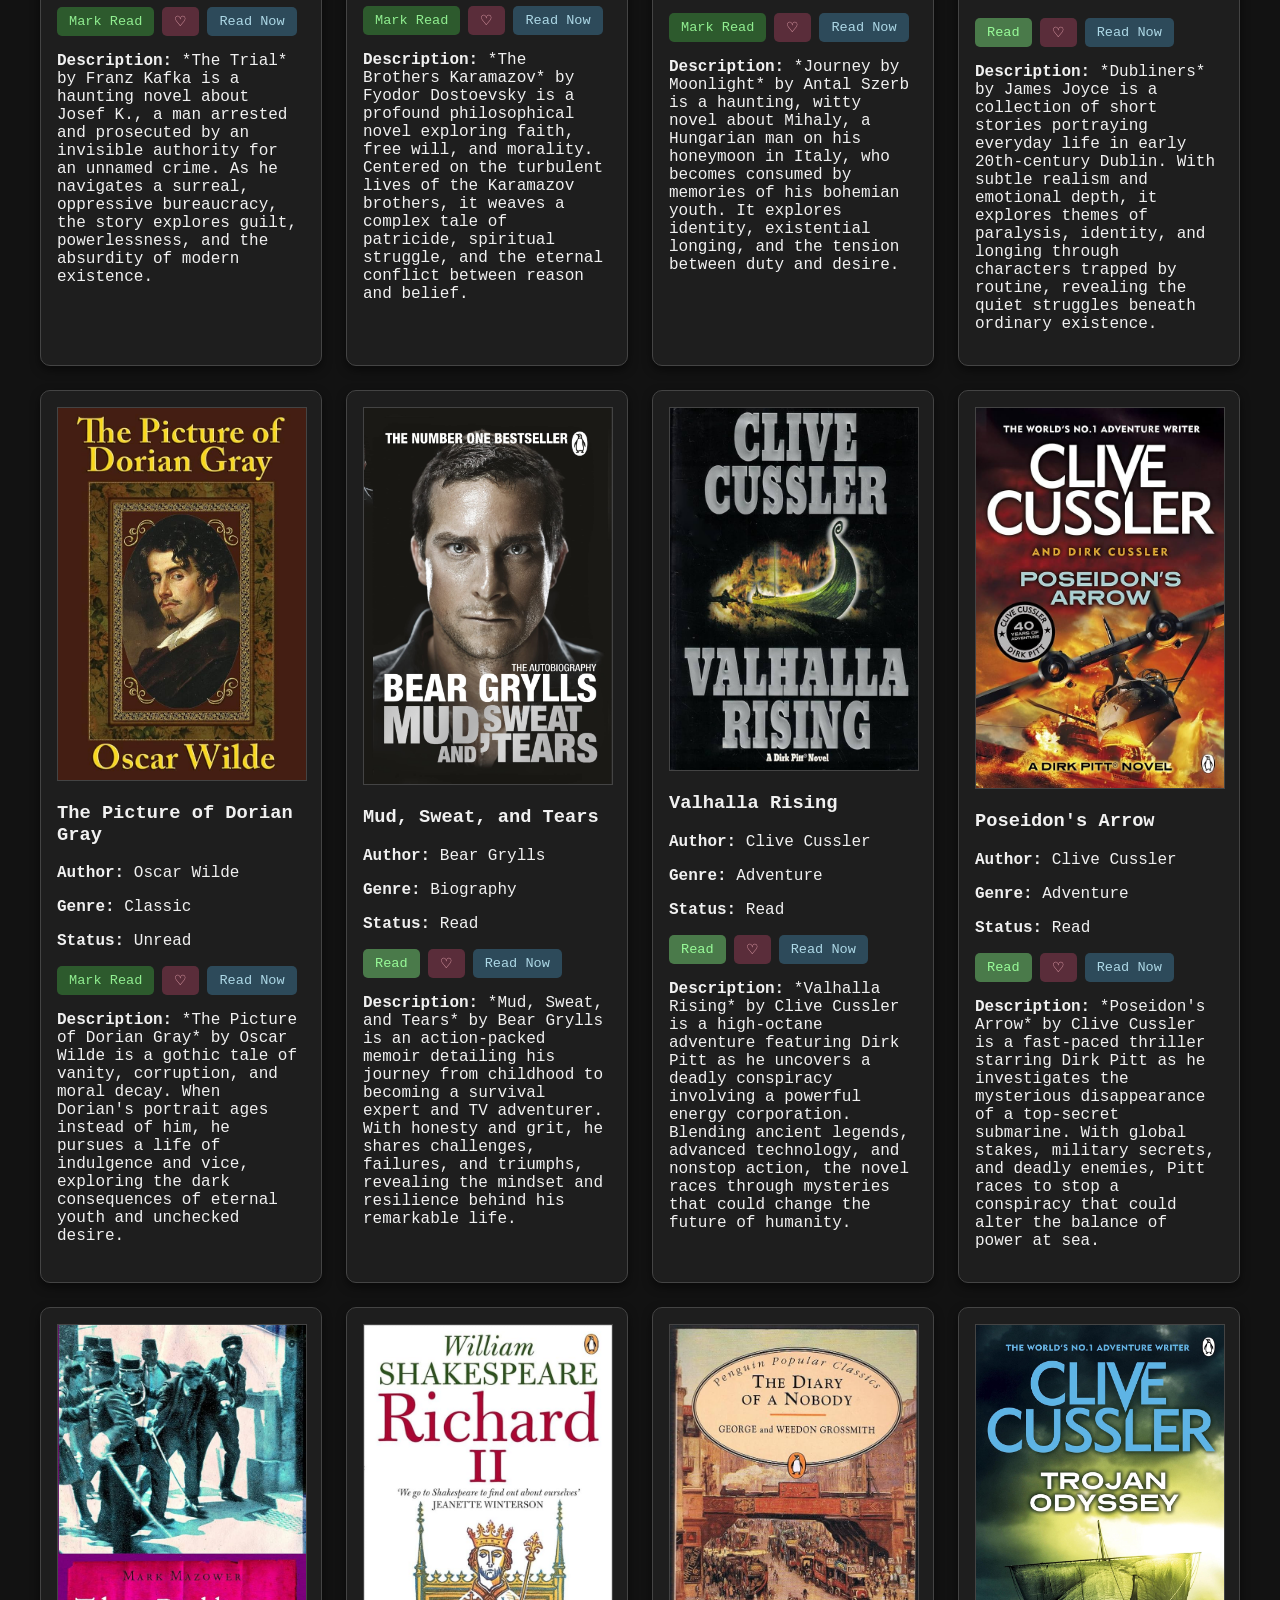
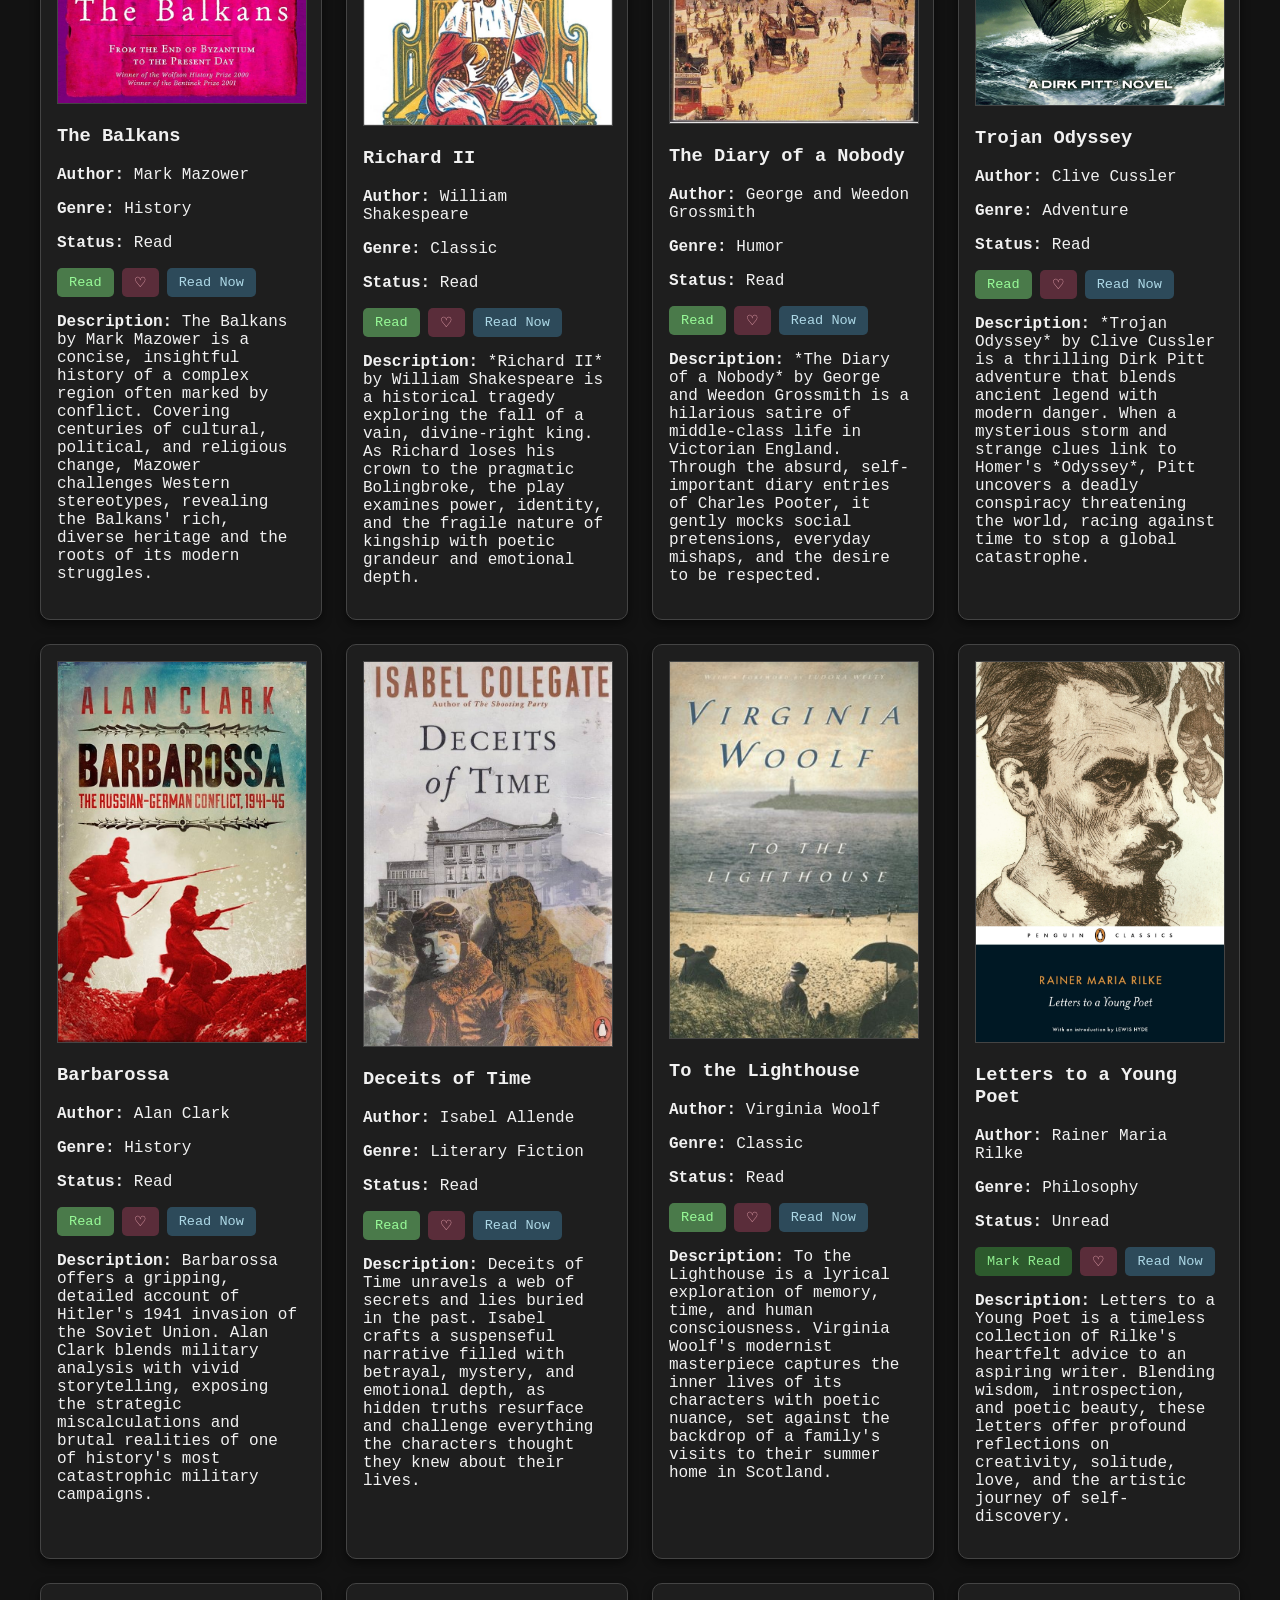
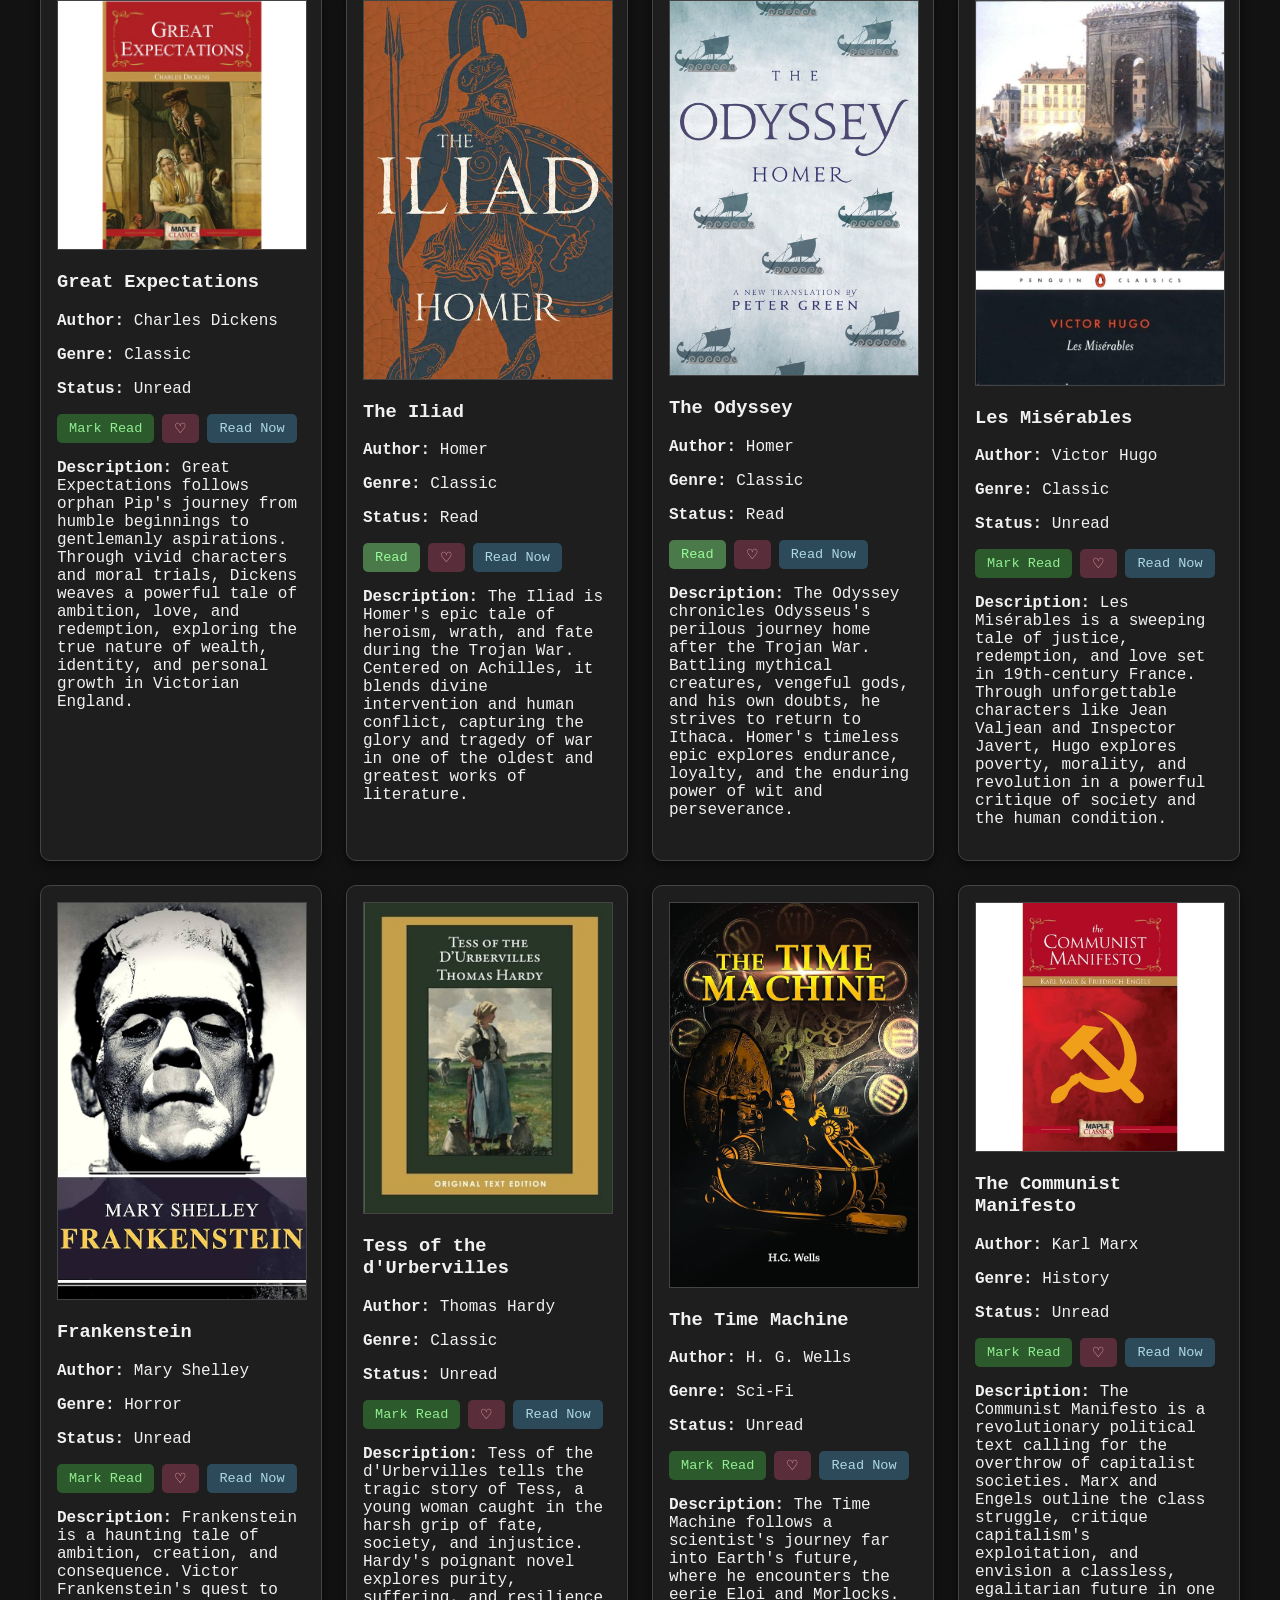
==== commit c827a1a2: "feat: Add all interactive features - Add Read/Unread toggle button on each card (localStorage) - Add" ====
--- a/index.html
+++ b/index.html
@@ -7,6 +7,21 @@
   <link rel="stylesheet" href="style.css" />
 </head>
 <body>
+  <!-- Loading Animation -->
+  <div id="loader" class="loader">
+    <div class="book-container">
+      <div class="book">
+        <div class="book-cover">
+          <span>Vellum</span>
+          <span>Codex</span>
+        </div>
+        <div class="book-page"></div>
+        <div class="book-page"></div>
+        <div class="book-spine"></div>
+      </div>
+    </div>
+  </div>
+
   <header>
     <div class="header-left">
       <input type="text" id="searchBar" placeholder="Search books..." />
@@ -22,6 +37,22 @@
   </header>
 
   <main>
+    <!-- Stats Dashboard -->
+    <section id="statsContainer" class="stats-dashboard"></section>
+    
+    <!-- Genre Filter Tabs -->
+    <section id="genreTabs" class="genre-tabs">
+      <button class="genre-tab active" onclick="filterByGenre('')">All</button>
+    </section>
+    
+    <!-- Recommendation Search -->
+    <section class="rec-search-container">
+      <input type="text" id="recSearchInput" placeholder="Enter a book name to get recommendations..." />
+      <button id="recSearchBtn" onclick="searchRecommendations()">Search</button>
+      <div id="recResults"></div>
+    </section>
+    
+    <!-- Books Grid -->
     <section class="books" id="bookGrid"></section>
   </main>
 
--- a/style.css
+++ b/style.css
@@ -1,4 +1,107 @@
 /* ====== style.css ====== */
+
+/* ====== Loading Animation ====== */
+.loader {
+  position: fixed;
+  top: 0;
+  left: 0;
+  width: 100%;
+  height: 100%;
+  background-color: #121212;
+  display: flex;
+  justify-content: center;
+  align-items: center;
+  z-index: 9999;
+  transition: opacity 0.8s ease, visibility 0.8s ease;
+}
+
+.loader.hidden {
+  opacity: 0;
+  visibility: hidden;
+  pointer-events: none;
+}
+
+.book-container {
+  perspective: 1000px;
+  width: 120px;
+  height: 160px;
+}
+
+.book {
+  width: 100%;
+  height: 100%;
+  position: relative;
+  transform-style: preserve-3d;
+  animation: bookFlip 3.5s ease-in-out;
+}
+
+@keyframes bookFlip {
+  0% { transform: rotateY(0deg); }
+  20% { transform: rotateY(-30deg); }
+  40% { transform: rotateY(15deg); }
+  60% { transform: rotateY(-10deg); }
+  80% { transform: rotateY(5deg); }
+  100% { transform: rotateY(0deg); }
+}
+
+.book-cover {
+  position: absolute;
+  width: 100%;
+  height: 100%;
+  background: linear-gradient(135deg, #8b4513 0%, #654321 50%, #8b4513 100%);
+  border-radius: 5px 10px 10px 5px;
+  display: flex;
+  flex-direction: column;
+  justify-content: center;
+  align-items: center;
+  color: #f4e4c1;
+  font-family: 'Georgia', serif;
+  font-size: 1.2rem;
+  text-align: center;
+  padding: 10px;
+  box-shadow: inset 2px 0 5px rgba(255,255,255,0.2),
+              inset -2px 0 5px rgba(0,0,0,0.3),
+              5px 5px 15px rgba(0,0,0,0.5);
+  backface-visibility: hidden;
+}
+
+.book-cover span {
+  display: block;
+}
+
+.book-page {
+  position: absolute;
+  width: 90%;
+  height: 92%;
+  background: linear-gradient(90deg, #f5f5dc 0%, #fffaf0 50%, #f5f5dc 100%);
+  top: 4%;
+  left: 8%;
+  border-radius: 2px;
+  box-shadow: inset 2px 0 3px rgba(0,0,0,0.1);
+}
+
+.book-page:first-of-type {
+  transform: rotateY(0deg) translateZ(-2px);
+}
+
+.book-page:last-of-type {
+  transform: rotateY(0deg) translateZ(-4px);
+}
+
+.book-spine {
+  position: absolute;
+  width: 15%;
+  height: 100%;
+  left: 0;
+  background: linear-gradient(90deg, #5d3a1a 0%, #8b4513 50%, #5d3a1a 100%);
+  border-radius: 3px 0 0 3px;
+  transform: rotateY(90deg) translateZ(60px);
+}
+
+/* Light mode loader */
+body.light-mode .loader {
+  background-color: #f1f1f1;
+}
 
 /* Enable smooth scrolling */
 html {
@@ -131,6 +234,60 @@
   font-family: 'Courier New', monospace;
 }
 
+/* ====== Book Card Buttons ====== */
+.book-card-actions {
+  display: flex;
+  gap: 8px;
+  margin: 10px 0;
+}
+
+.book-btn {
+  padding: 6px 12px;
+  border: none;
+  border-radius: 5px;
+  cursor: pointer;
+  font-size: 0.85rem;
+  font-family: 'Courier New', monospace;
+  transition: all 0.2s ease;
+}
+
+.book-btn-read {
+  background-color: #2d5a2d;
+  color: #90ee90;
+}
+
+.book-btn-read:hover {
+  background-color: #3d7a3d;
+}
+
+.book-btn-read.read {
+  background-color: #4a7a4a;
+  color: #98fb98;
+}
+
+.book-btn-favorite {
+  background-color: #5a2d3a;
+  color: #ffb6c1;
+}
+
+.book-btn-favorite:hover {
+  background-color: #7a3d4a;
+}
+
+.book-btn-favorite.favorited {
+  background-color: #c44569;
+  color: #ffe4e1;
+}
+
+.book-btn-current {
+  background-color: #2d4a5a;
+  color: #add8e6;
+}
+
+.book-btn-current:hover {
+  background-color: #3d5a7a;
+}
+
 footer {
   width: 100%;
   background-color: #1e1e1e;
@@ -192,5 +349,139 @@
 
 body.light-mode footer {
   background-color: #f1f1f1;
-  color: #121212; /* Change font color to black */
-}
+  color: #121212;
+}
+
+/* ====== Stats Dashboard ====== */
+.stats {
+  display: flex;
+  flex-wrap: wrap;
+  justify-content: center;
+  gap: 20px;
+  padding: 15px;
+}
+
+.stat-item {
+  text-align: center;
+  padding: 10px 20px;
+  background-color: #252525;
+  border-radius: 10px;
+  min-width: 80px;
+}
+
+.stat-number {
+  display: block;
+  font-size: 1.8rem;
+  font-weight: bold;
+  color: #90ee90;
+}
+
+.stat-label {
+  display: block;
+  font-size: 0.8rem;
+  color: #aaa;
+}
+
+/* ====== Genre Filter Tabs ====== */
+.genre-tabs {
+  display: flex;
+  flex-wrap: wrap;
+  gap: 10px;
+  padding: 15px;
+  justify-content: center;
+}
+
+.genre-tab {
+  padding: 8px 16px;
+  background-color: #333;
+  border: 1px solid #444;
+  border-radius: 20px;
+  cursor: pointer;
+  transition: all 0.2s ease;
+}
+
+.genre-tab:hover {
+  background-color: #444;
+}
+
+.genre-tab.active {
+  background-color: #4a7a4a;
+  border-color: #4a7a4a;
+}
+
+/* ====== Recommendation Search ====== */
+.rec-search-container {
+  padding: 20px;
+  text-align: center;
+}
+
+#recSearchInput {
+  padding: 10px 15px;
+  border: 1px solid #444;
+  border-radius: 25px;
+  background-color: #333;
+  color: #fff;
+  font-size: 1rem;
+  width: 300px;
+  max-width: 80%;
+}
+
+#recSearchBtn {
+  padding: 10px 20px;
+  margin-left: 10px;
+  background-color: #4a7a4a;
+  color: #fff;
+  border: none;
+  border-radius: 25px;
+  cursor: pointer;
+}
+
+.rec-section {
+  padding: 20px;
+}
+
+.rec-books {
+  display: flex;
+  flex-wrap: wrap;
+  gap: 15px;
+  justify-content: center;
+  margin: 15px 0;
+}
+
+.rec-book {
+  text-align: center;
+  padding: 10px;
+  background-color: #252525;
+  border-radius: 10px;
+  width: 120px;
+}
+
+.rec-book img {
+  width: 80px;
+  height: 120px;
+  object-fit: cover;
+}
+
+.rec-author {
+  font-size: 0.75rem;
+  color: #aaa;
+}
+
+.rec-genre {
+  font-size: 0.7rem;
+  color: #666;
+}
+
+.rec-goodreads {
+  display: inline-block;
+  margin-top: 15px;
+  padding: 10px 20px;
+  background-color: #333;
+  color: #fff;
+  text-decoration: none;
+  border-radius: 25px;
+}
+
+.rec-goodreads:hover {
+  background-color: #444;
+}
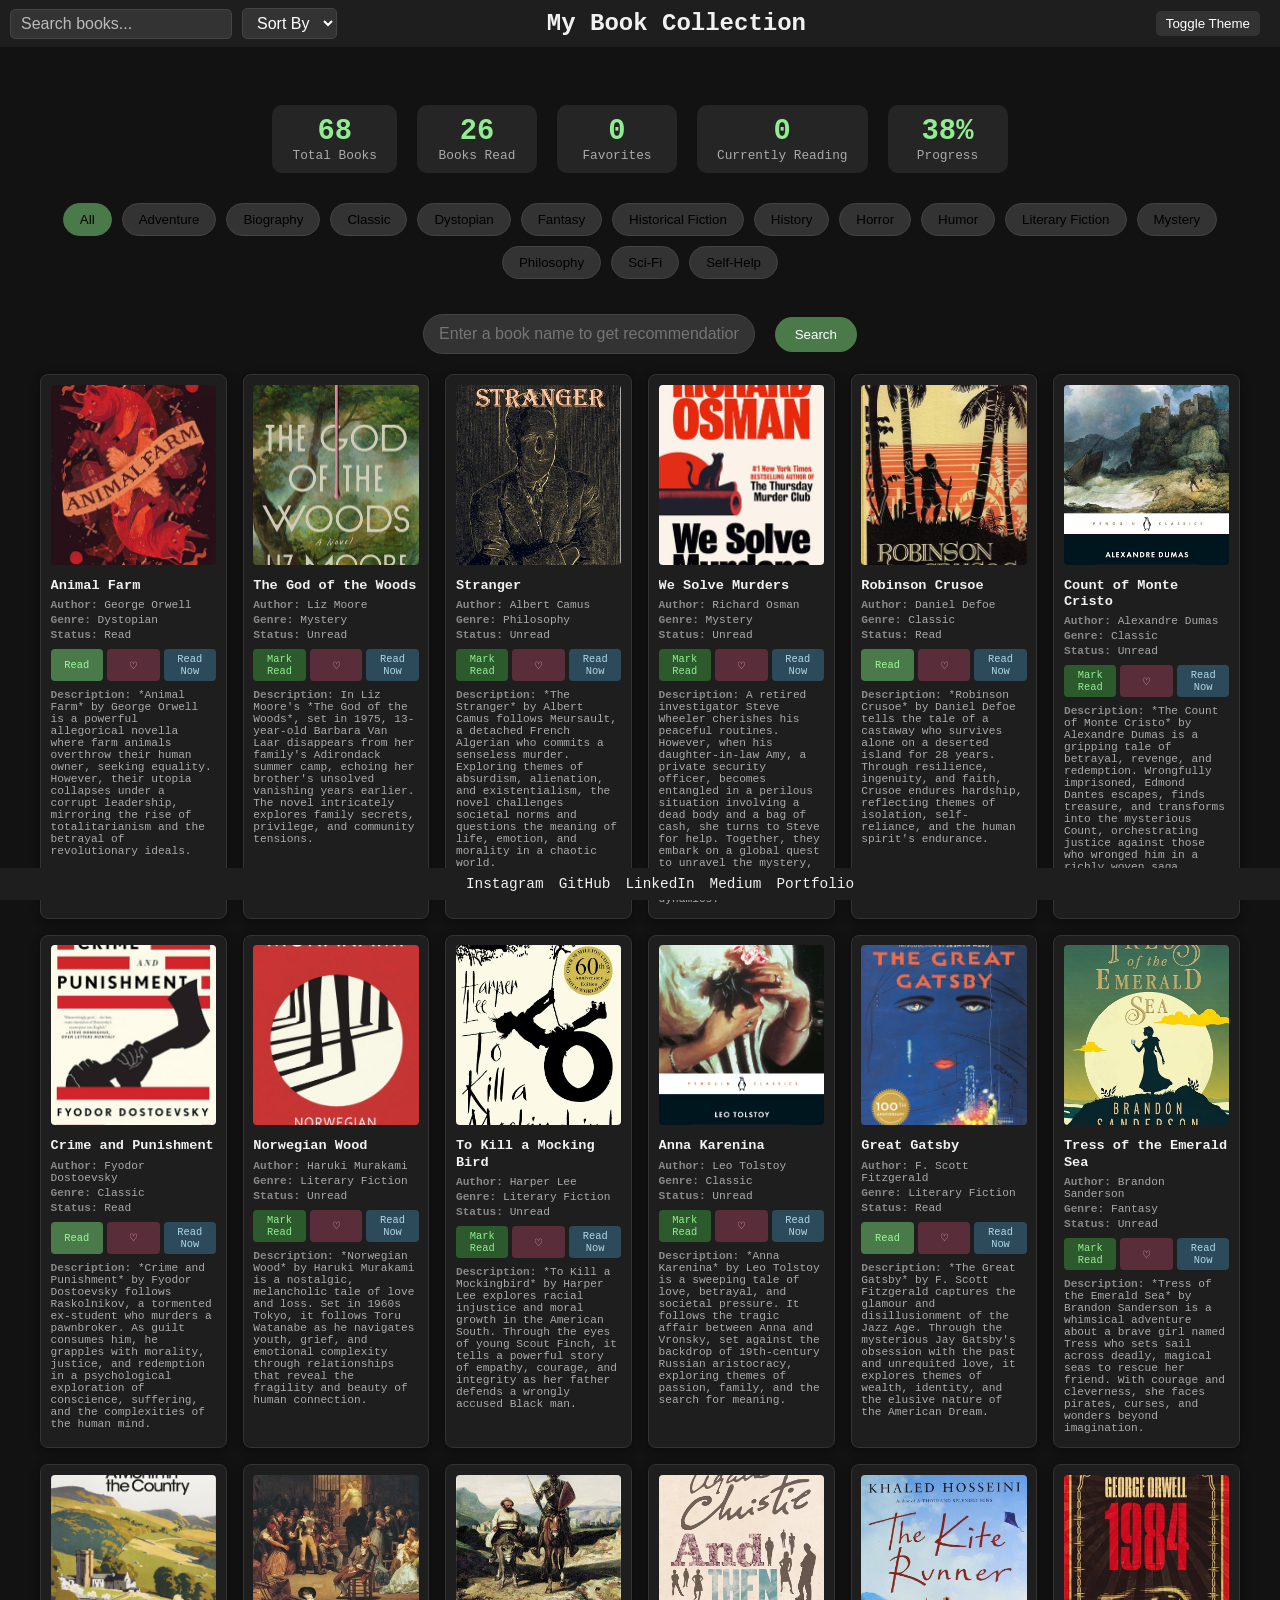
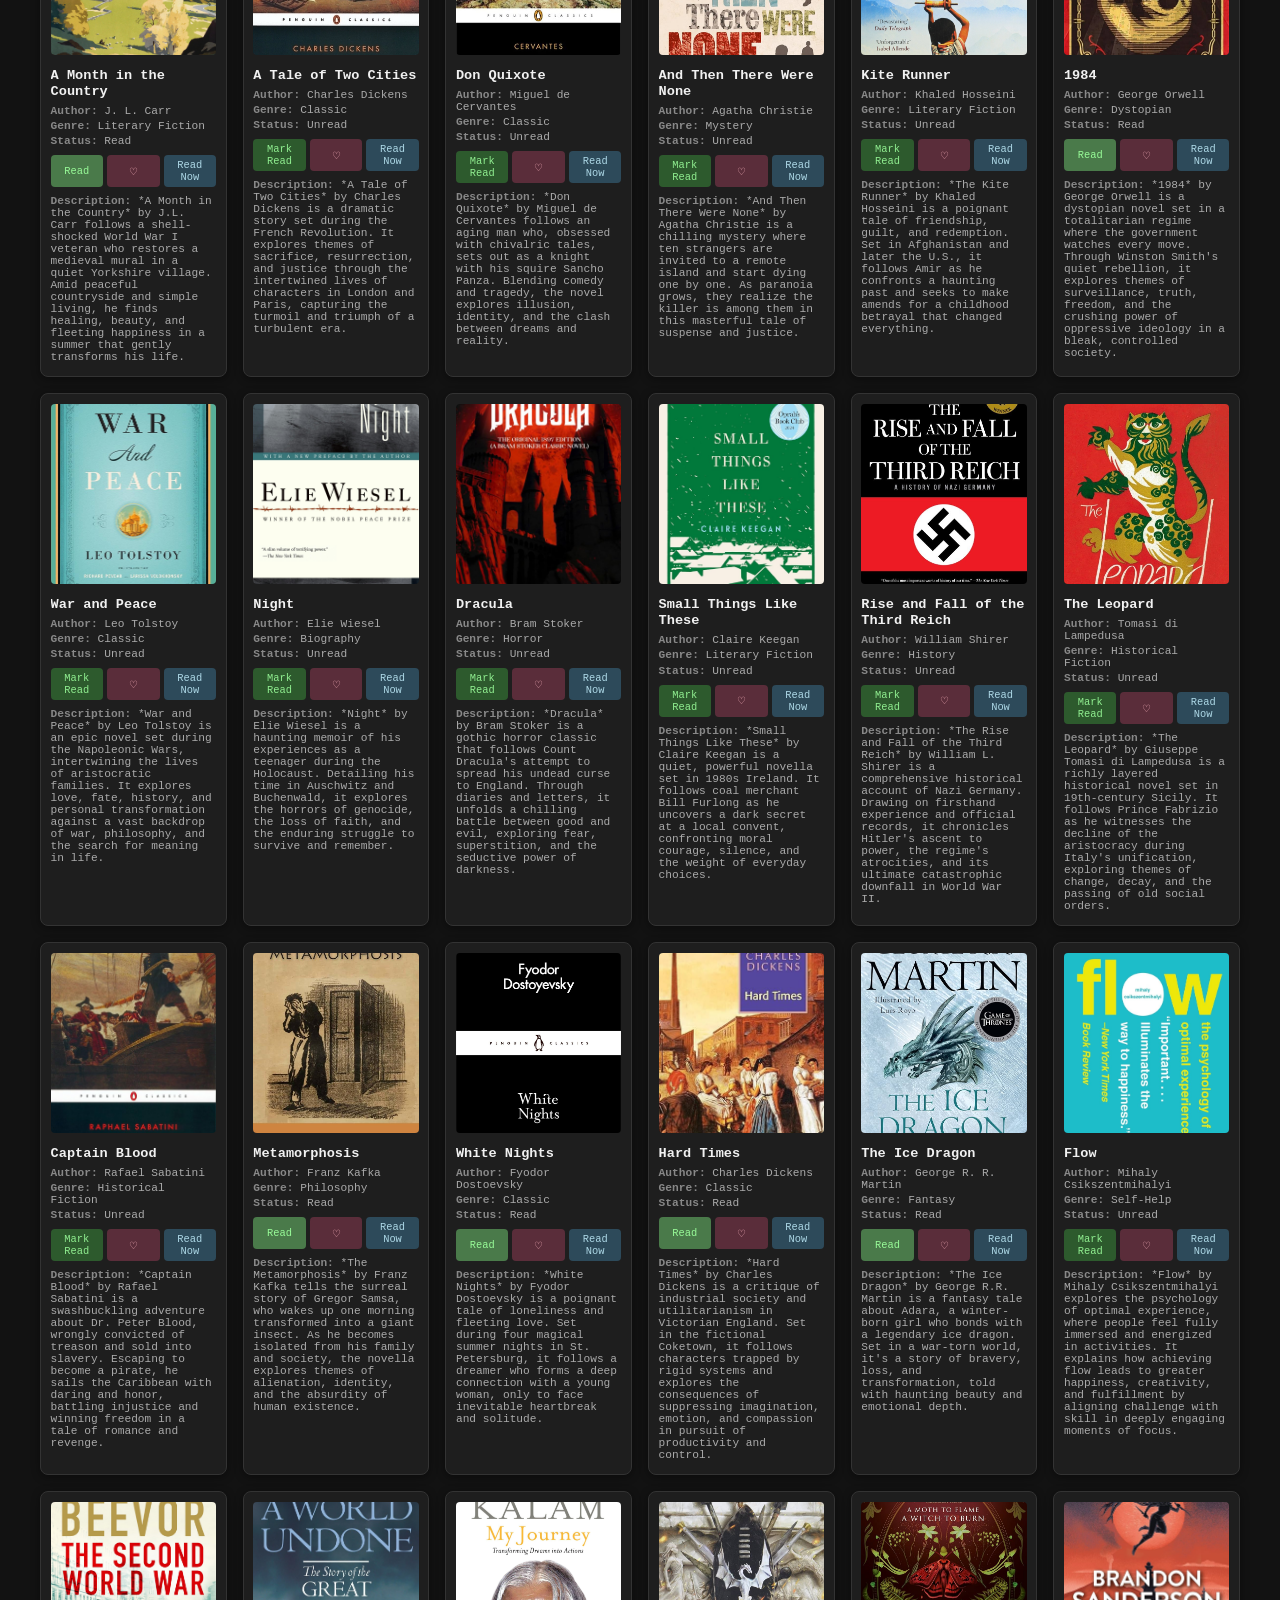
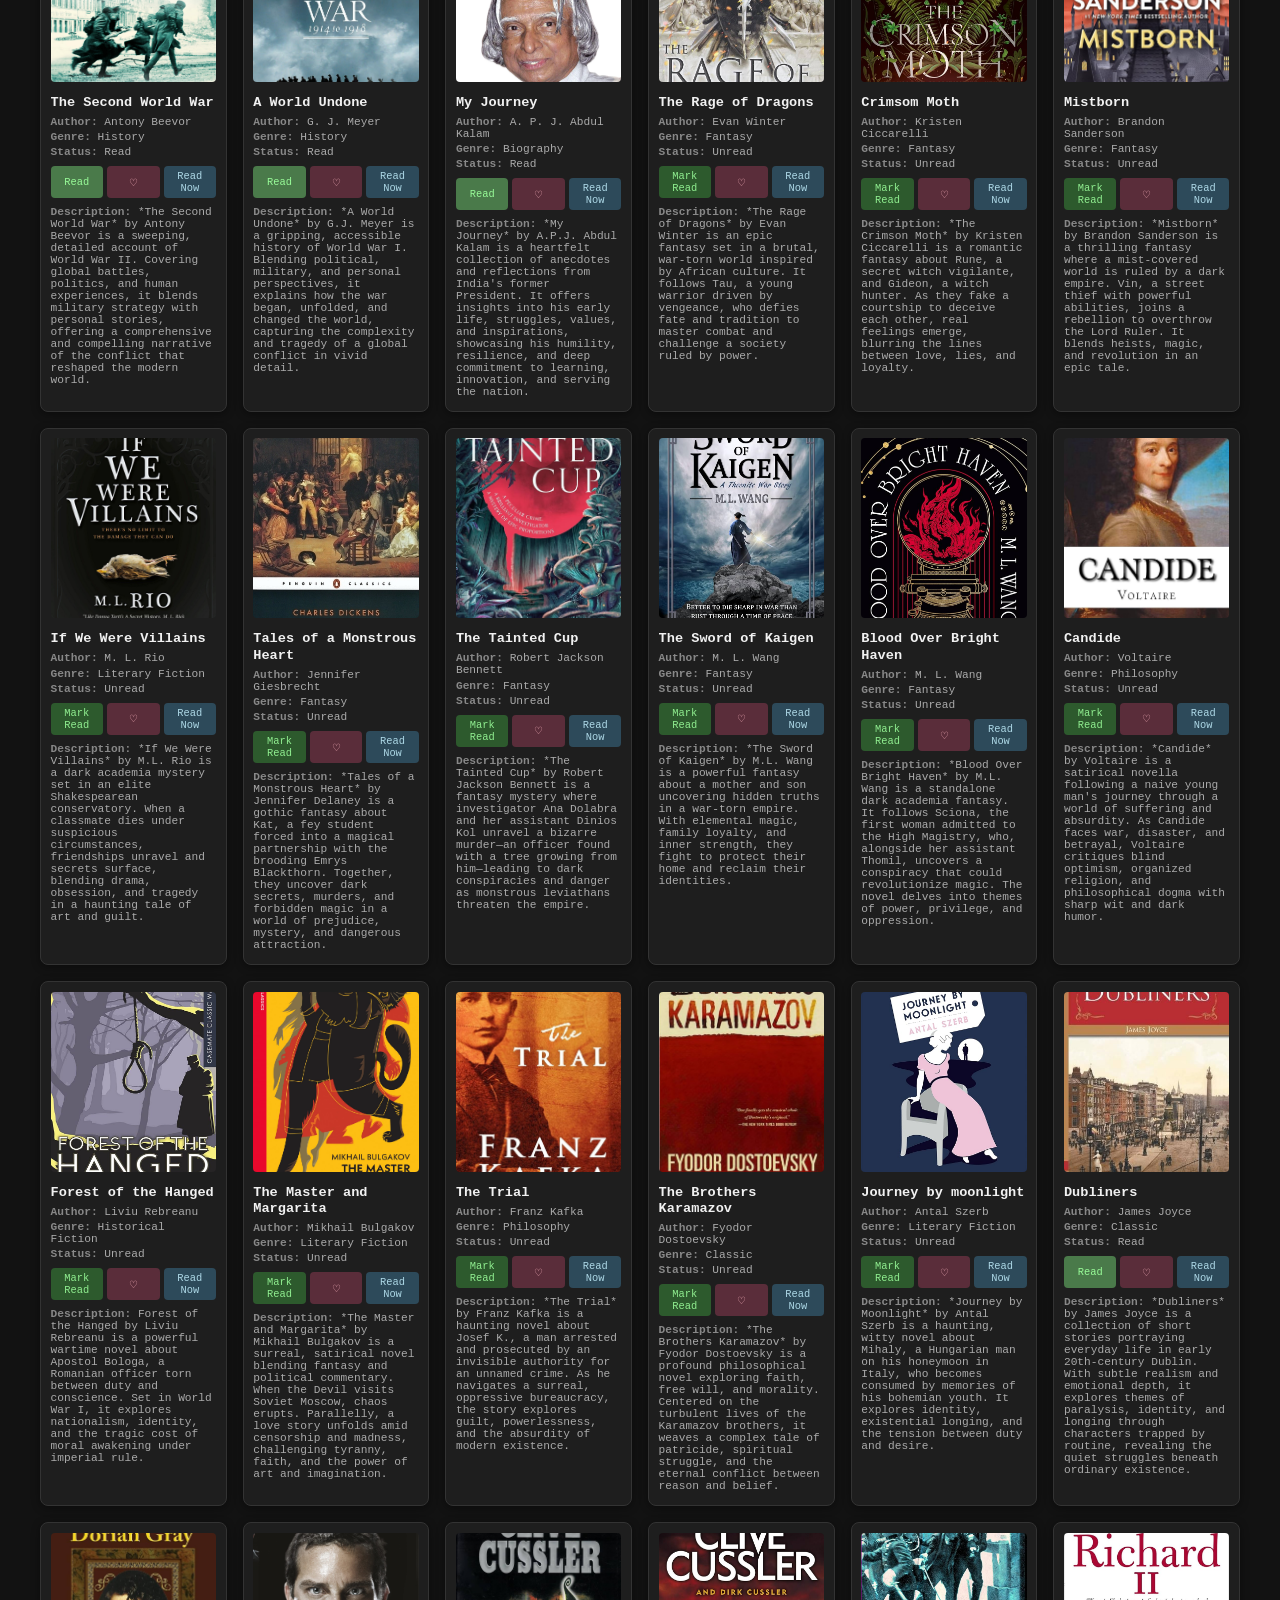
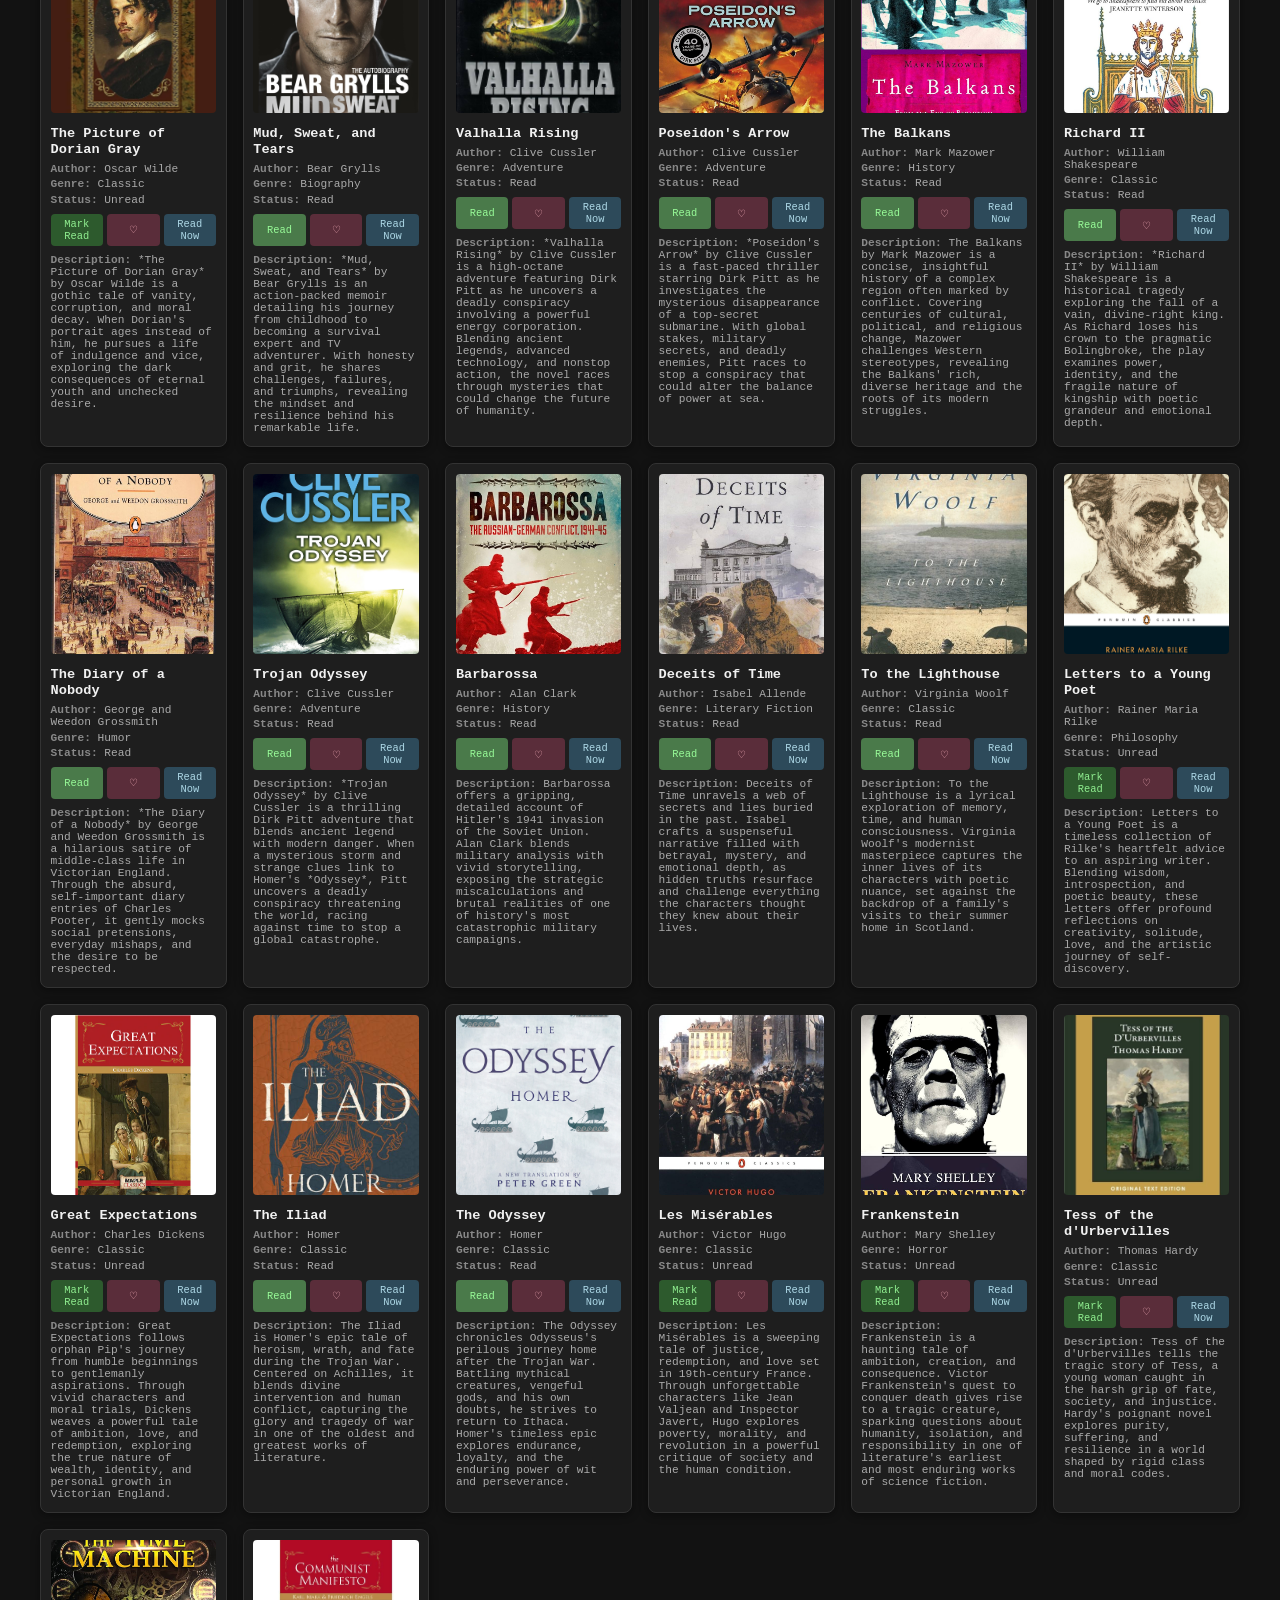
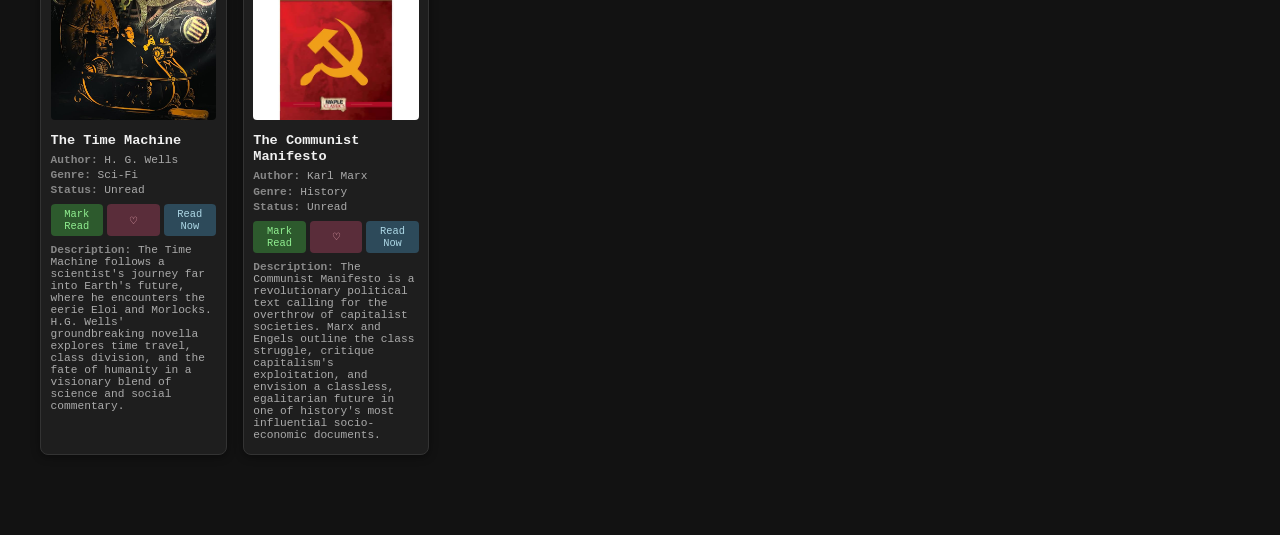
==== commit ad2f406b: "feat: Enhanced 3D book flip animation with page flipping - Add realistic book with cover, spine, bac" ====
--- a/index.html
+++ b/index.html
@@ -9,17 +9,24 @@
 <body>
   <!-- Loading Animation -->
   <div id="loader" class="loader">
-    <div class="book-container">
-      <div class="book">
-        <div class="book-cover">
-          <span>Vellum</span>
-          <span>Codex</span>
+    <div class="book-flip-container">
+      <div class="book-flip">
+        <div class="book-flip-cover">
+          <span class="book-flip-title">Vellum</span>
+          <span class="book-flip-subtitle">Codex</span>
         </div>
-        <div class="book-page"></div>
-        <div class="book-page"></div>
-        <div class="book-spine"></div>
+        <div class="pages-container">
+          <div class="flipping-page"></div>
+          <div class="flipping-page"></div>
+          <div class="flipping-page"></div>
+          <div class="flipping-page"></div>
+          <div class="flipping-page"></div>
+        </div>
+        <div class="book-flip-back"></div>
+        <div class="book-flip-spine"></div>
       </div>
     </div>
+    <div class="loader-text">Opening the library<span class="loader-dots"></span></div>
   </div>
 
   <header>
--- a/style.css
+++ b/style.css
@@ -7,12 +7,13 @@
   left: 0;
   width: 100%;
   height: 100%;
-  background-color: #121212;
-  display: flex;
+  background: linear-gradient(135deg, #1a1a2e 0%, #16213e 50%, #1a1a2e 100%);
+  display: flex;
+  flex-direction: column;
   justify-content: center;
   align-items: center;
   z-index: 9999;
-  transition: opacity 0.8s ease, visibility 0.8s ease;
+  transition: opacity 0.6s ease, visibility 0.6s ease;
 }
 
 .loader.hidden {
@@ -21,86 +22,230 @@
   pointer-events: none;
 }
 
-.book-container {
-  perspective: 1000px;
-  width: 120px;
-  height: 160px;
-}
-
-.book {
+/* ====== 3D Book with Page Flip ====== */
+.book-flip-container {
+  perspective: 2000px;
+  width: 180px;
+  height: 240px;
+  position: relative;
+}
+
+.book-flip {
   width: 100%;
   height: 100%;
   position: relative;
   transform-style: preserve-3d;
-  animation: bookFlip 3.5s ease-in-out;
-}
-
-@keyframes bookFlip {
-  0% { transform: rotateY(0deg); }
-  20% { transform: rotateY(-30deg); }
-  40% { transform: rotateY(15deg); }
-  60% { transform: rotateY(-10deg); }
-  80% { transform: rotateY(5deg); }
-  100% { transform: rotateY(0deg); }
-}
-
-.book-cover {
+  transform: rotateY(-15deg);
+  animation: bookFloat 4s ease-in-out infinite;
+}
+
+@keyframes bookFloat {
+  0%, 100% { transform: rotateY(-15deg) translateY(0); }
+  50% { transform: rotateY(-10deg) translateY(-10px); }
+}
+
+/* Book Cover - Front */
+.book-flip-cover {
   position: absolute;
   width: 100%;
   height: 100%;
-  background: linear-gradient(135deg, #8b4513 0%, #654321 50%, #8b4513 100%);
-  border-radius: 5px 10px 10px 5px;
+  background: linear-gradient(145deg, #2c1810 0%, #4a2c17 30%, #2c1810 70%, #1a0f0a 100%);
+  border-radius: 3px 8px 8px 3px;
+  transform: rotateY(0deg) translateZ(10px);
+  box-shadow: 
+    inset 3px 0 8px rgba(255,255,255,0.15),
+    inset -3px 0 8px rgba(0,0,0,0.4),
+    8px 8px 25px rgba(0,0,0,0.6);
   display: flex;
   flex-direction: column;
   justify-content: center;
   align-items: center;
-  color: #f4e4c1;
-  font-family: 'Georgia', serif;
-  font-size: 1.2rem;
-  text-align: center;
-  padding: 10px;
-  box-shadow: inset 2px 0 5px rgba(255,255,255,0.2),
-              inset -2px 0 5px rgba(0,0,0,0.3),
-              5px 5px 15px rgba(0,0,0,0.5);
   backface-visibility: hidden;
 }
 
-.book-cover span {
-  display: block;
-}
-
-.book-page {
-  position: absolute;
-  width: 90%;
-  height: 92%;
-  background: linear-gradient(90deg, #f5f5dc 0%, #fffaf0 50%, #f5f5dc 100%);
-  top: 4%;
-  left: 8%;
+.book-flip-cover::before {
+  content: '';
+  position: absolute;
+  left: 12px;
+  top: 5%;
+  bottom: 5%;
+  width: 3px;
+  background: linear-gradient(180deg, #1a0f0a 0%, #3d2517 50%, #1a0f0a 100%);
   border-radius: 2px;
-  box-shadow: inset 2px 0 3px rgba(0,0,0,0.1);
-}
-
-.book-page:first-of-type {
-  transform: rotateY(0deg) translateZ(-2px);
-}
-
-.book-page:last-of-type {
-  transform: rotateY(0deg) translateZ(-4px);
-}
-
-.book-spine {
-  position: absolute;
-  width: 15%;
+}
+
+.book-flip-title {
+  font-family: 'Palatino Linotype', 'Book Antiqua', Georgia, serif;
+  font-size: 1.8rem;
+  font-weight: bold;
+  color: #d4af37;
+  text-transform: uppercase;
+  letter-spacing: 4px;
+  text-shadow: 2px 2px 4px rgba(0,0,0,0.5);
+  margin-bottom: 8px;
+}
+
+.book-flip-subtitle {
+  font-family: 'Palatino Linotype', 'Book Antiqua', Georgia, serif;
+  font-size: 0.9rem;
+  color: #c9a227;
+  letter-spacing: 6px;
+  text-transform: uppercase;
+}
+
+/* Back cover */
+.book-flip-back {
+  position: absolute;
+  width: 100%;
+  height: 100%;
+  background: linear-gradient(145deg, #1a0f0a 0%, #2c1810 50%, #1a0f0a 100%);
+  border-radius: 3px 8px 8px 3px;
+  transform: rotateY(180deg) translateZ(10px);
+  display: flex;
+  justify-content: center;
+  align-items: center;
+}
+
+.book-flip-back::after {
+  content: '';
+  position: absolute;
+  left: 12px;
+  top: 5%;
+  bottom: 5%;
+  width: 3px;
+  background: #1a0f0a;
+  border-radius: 2px;
+}
+
+/* Book Spine */
+.book-flip-spine {
+  position: absolute;
+  width: 20px;
   height: 100%;
   left: 0;
-  background: linear-gradient(90deg, #5d3a1a 0%, #8b4513 50%, #5d3a1a 100%);
-  border-radius: 3px 0 0 3px;
-  transform: rotateY(90deg) translateZ(60px);
+  background: linear-gradient(90deg, #1a0f0a 0%, #3d2517 50%, #1a0f0a 100%);
+  transform: rotateY(90deg) translateZ(10px);
+}
+
+/* Flipping Pages */
+.pages-container {
+  position: absolute;
+  width: 95%;
+  height: 90%;
+  left: 2%;
+  top: 5%;
+  transform-style: preserve-3d;
+}
+
+.flipping-page {
+  position: absolute;
+  width: 100%;
+  height: 100%;
+  background: linear-gradient(90deg, #f5f5dc 0%, #fffef5 5%, #f5f5dc 10%, #fffef5 50%, #f5f5dc 90%, #fffef5 95%, #f5f5dc 100%);
+  transform-origin: left center;
+  border-radius: 1px 2px 2px 1px;
+  box-shadow: inset 1px 0 3px rgba(0,0,0,0.1);
+  backface-visibility: hidden;
+}
+
+.flipping-page::before {
+  content: '';
+  position: absolute;
+  left: 0;
+  top: 0;
+  bottom: 0;
+  width: 2px;
+  background: linear-gradient(180deg, #e8e8d0 0%, #f0f0e0 50%, #e8e8d0 100%);
+}
+
+.flipping-page::after {
+  content: '';
+  position: absolute;
+  right: 0;
+  top: 10px;
+  bottom: 10px;
+  width: 1px;
+  background: rgba(0,0,0,0.05);
+}
+
+/* Page animations */
+.flipping-page:nth-child(1) {
+  transform: rotateY(0deg) translateZ(9px);
+  animation: flipPage1 3s ease-in-out infinite;
+}
+
+.flipping-page:nth-child(2) {
+  transform: rotateY(0deg) translateZ(7px);
+  animation: flipPage2 3s ease-in-out infinite 0.3s;
+}
+
+.flipping-page:nth-child(3) {
+  transform: rotateY(0deg) translateZ(5px);
+  animation: flipPage3 3s ease-in-out infinite 0.6s;
+}
+
+.flipping-page:nth-child(4) {
+  transform: rotateY(0deg) translateZ(3px);
+  animation: flipPage4 3s ease-in-out infinite 0.9s;
+}
+
+.flipping-page:nth-child(5) {
+  transform: rotateY(0deg) translateZ(1px);
+  animation: flipPage5 3s ease-in-out infinite 1.2s;
+}
+
+@keyframes flipPage1 {
+  0%, 100% { transform: rotateY(0deg) translateZ(9px); }
+  25% { transform: rotateY(-180deg) translateZ(9px); }
+}
+
+@keyframes flipPage2 {
+  0%, 100% { transform: rotateY(0deg) translateZ(7px); }
+  25% { transform: rotateY(-180deg) translateZ(7px); }
+}
+
+@keyframes flipPage3 {
+  0%, 100% { transform: rotateY(0deg) translateZ(5px); }
+  25% { transform: rotateY(-180deg) translateZ(5px); }
+}
+
+@keyframes flipPage4 {
+  0%, 100% { transform: rotateY(0deg) translateZ(3px); }
+  25% { transform: rotateY(-180deg) translateZ(3px); }
+}
+
+@keyframes flipPage5 {
+  0%, 100% { transform: rotateY(0deg) translateZ(1px); }
+  25% { transform: rotateY(-180deg) translateZ(1px); }
+}
+
+/* Loading text */
+.loader-text {
+  margin-top: 30px;
+  font-family: 'Courier New', monospace;
+  font-size: 1.1rem;
+  color: #888;
+  letter-spacing: 3px;
+}
+
+.loader-dots::after {
+  content: '';
+  animation: dots 1.5s infinite;
+}
+
+@keyframes dots {
+  0%, 20% { content: '.'; }
+  40% { content: '..'; }
+  60%, 100% { content: '...'; }
 }
 
 /* Light mode loader */
 body.light-mode .loader {
-  background-color: #f1f1f1;
+  background: linear-gradient(135deg, #f5f5f5 0%, #e8e8e8 50%, #f5f5f5 100%);
+}
+
+body.light-mode .loader-text {
+  color: #666;
 }
 
 /* Enable smooth scrolling */
@@ -209,46 +354,88 @@
 
 .books {
   display: grid;
-  grid-template-columns: repeat(auto-fill, minmax(280px, 1fr));
-  gap: 1.5rem;
+  grid-template-columns: repeat(auto-fill, minmax(160px, 1fr));
+  gap: 1rem;
 }
 
 .book-card {
   background-color: #1e1e1e;
-  border: 1px solid #444;
-  border-radius: 10px;
-  padding: 1rem;
-  box-shadow: 0 4px 10px rgba(0, 0, 0, 0.5);
-  transition: background-color 0.3s;
+  border: 1px solid #333;
+  border-radius: 8px;
+  padding: 0.6rem;
+  box-shadow: 0 2px 8px rgba(0, 0, 0, 0.4);
+  transition: all 0.3s cubic-bezier(0.4, 0, 0.2, 1);
+  cursor: pointer;
+}
+
+.book-card:hover {
+  transform: translateY(-8px) scale(1.02);
+  box-shadow: 0 12px 25px rgba(0, 0, 0, 0.6), 0 0 0 1px #4a7a4a;
+  border-color: #4a7a4a;
 }
 
 .book-card img {
-  max-width: 100%;
-  height: auto;
-  border: 1px solid #444;
-  margin-bottom: 1rem;
+  width: 100%;
+  height: 180px;
+  object-fit: cover;
+  border-radius: 4px;
+  margin-bottom: 0.5rem;
 }
 
 .book-card h3 {
-  margin-top: 0;
+  margin: 0 0 0.3rem 0;
   font-family: 'Courier New', monospace;
+  font-size: 0.85rem;
+  line-height: 1.2;
+  display: -webkit-box;
+  -webkit-line-clamp: 2;
+  -webkit-box-orient: vertical;
+  overflow: hidden;
+}
+
+.book-card p {
+  font-size: 0.7rem;
+  margin: 0.2rem 0;
+  color: #aaa;
+}
+
+.book-card p strong {
+  color: #888;
+}
+
+.book-card .description {
+  display: none;
+  font-size: 0.65rem;
+  color: #999;
+  margin-top: 0.3rem;
+}
+
+.book-card:hover .description {
+  display: block;
 }
 
 /* ====== Book Card Buttons ====== */
 .book-card-actions {
   display: flex;
-  gap: 8px;
-  margin: 10px 0;
+  gap: 4px;
+  margin: 0.5rem 0;
+  flex-wrap: wrap;
 }
 
 .book-btn {
-  padding: 6px 12px;
+  padding: 4px 8px;
   border: none;
-  border-radius: 5px;
+  border-radius: 4px;
   cursor: pointer;
-  font-size: 0.85rem;
+  font-size: 0.65rem;
   font-family: 'Courier New', monospace;
   transition: all 0.2s ease;
+  flex: 1;
+  min-width: 0;
+}
+
+.book-btn:hover {
+  transform: scale(1.05);
 }
 
 .book-btn-read {
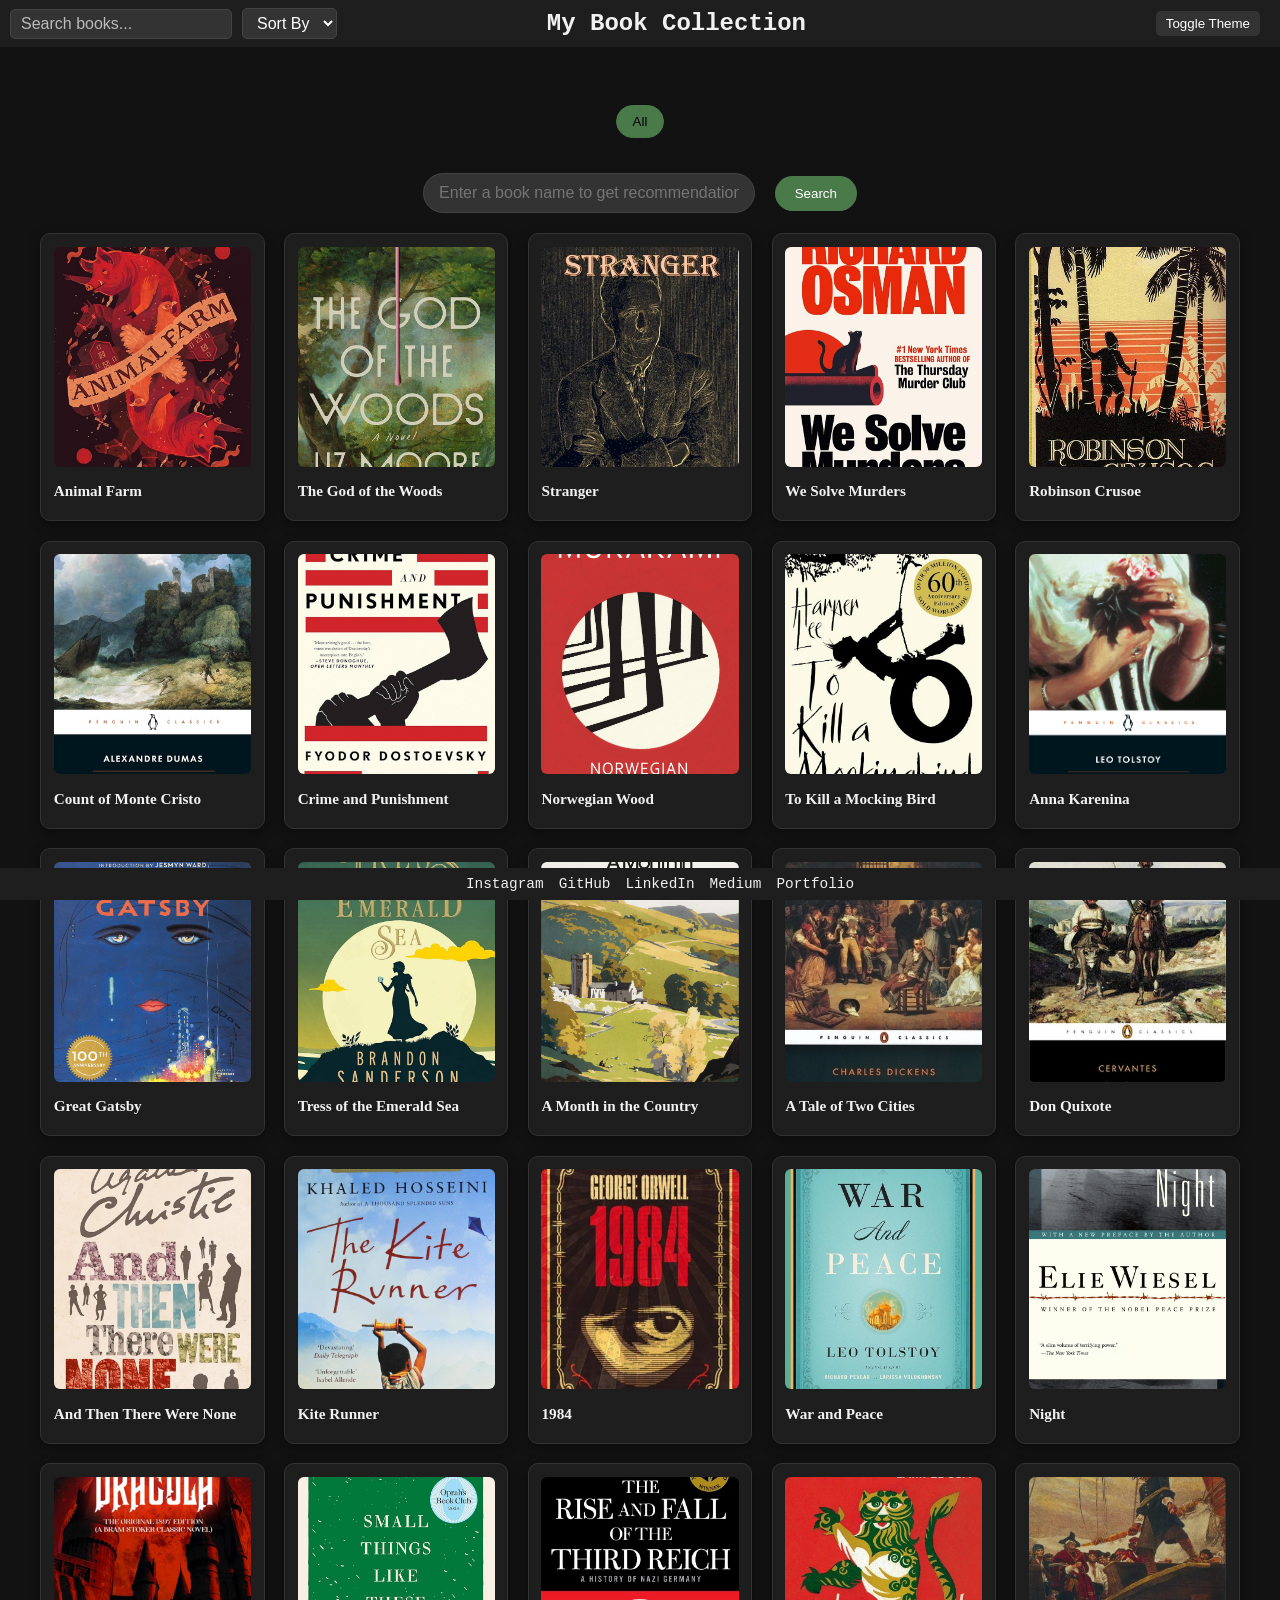
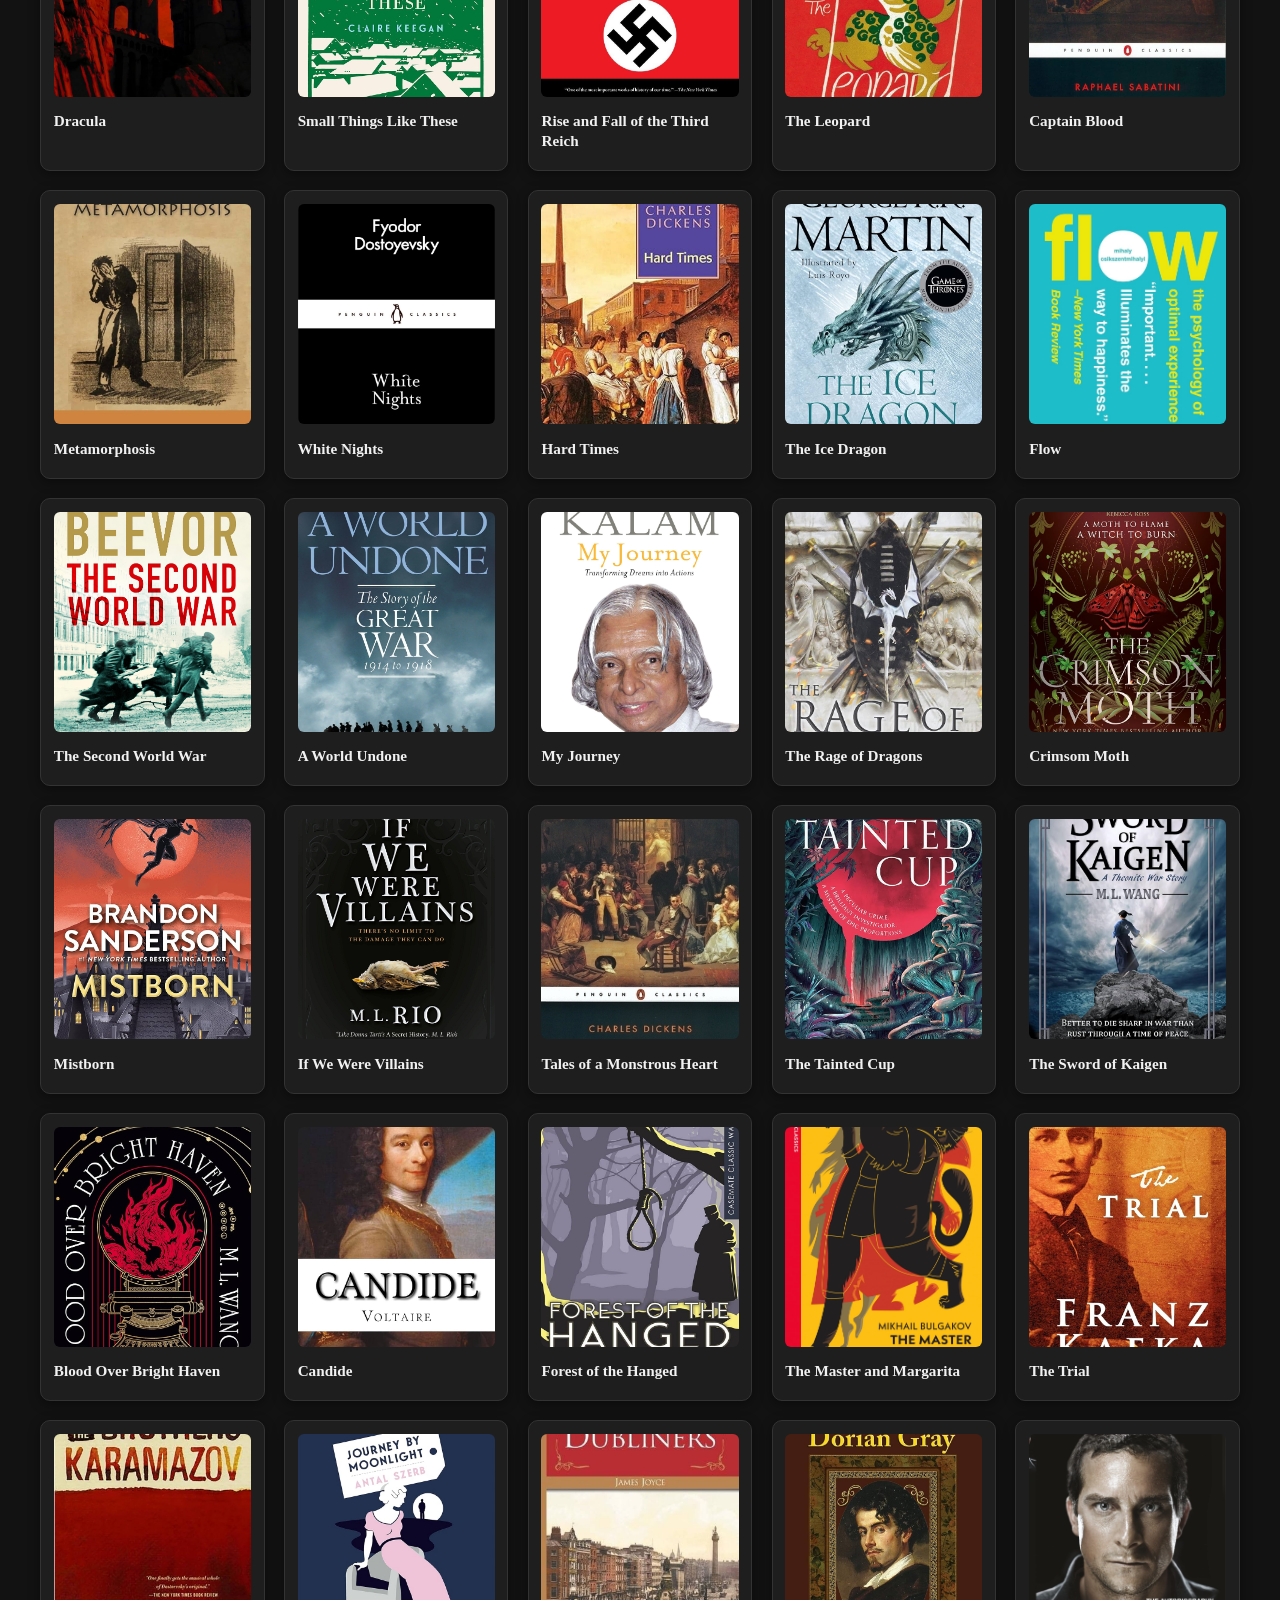
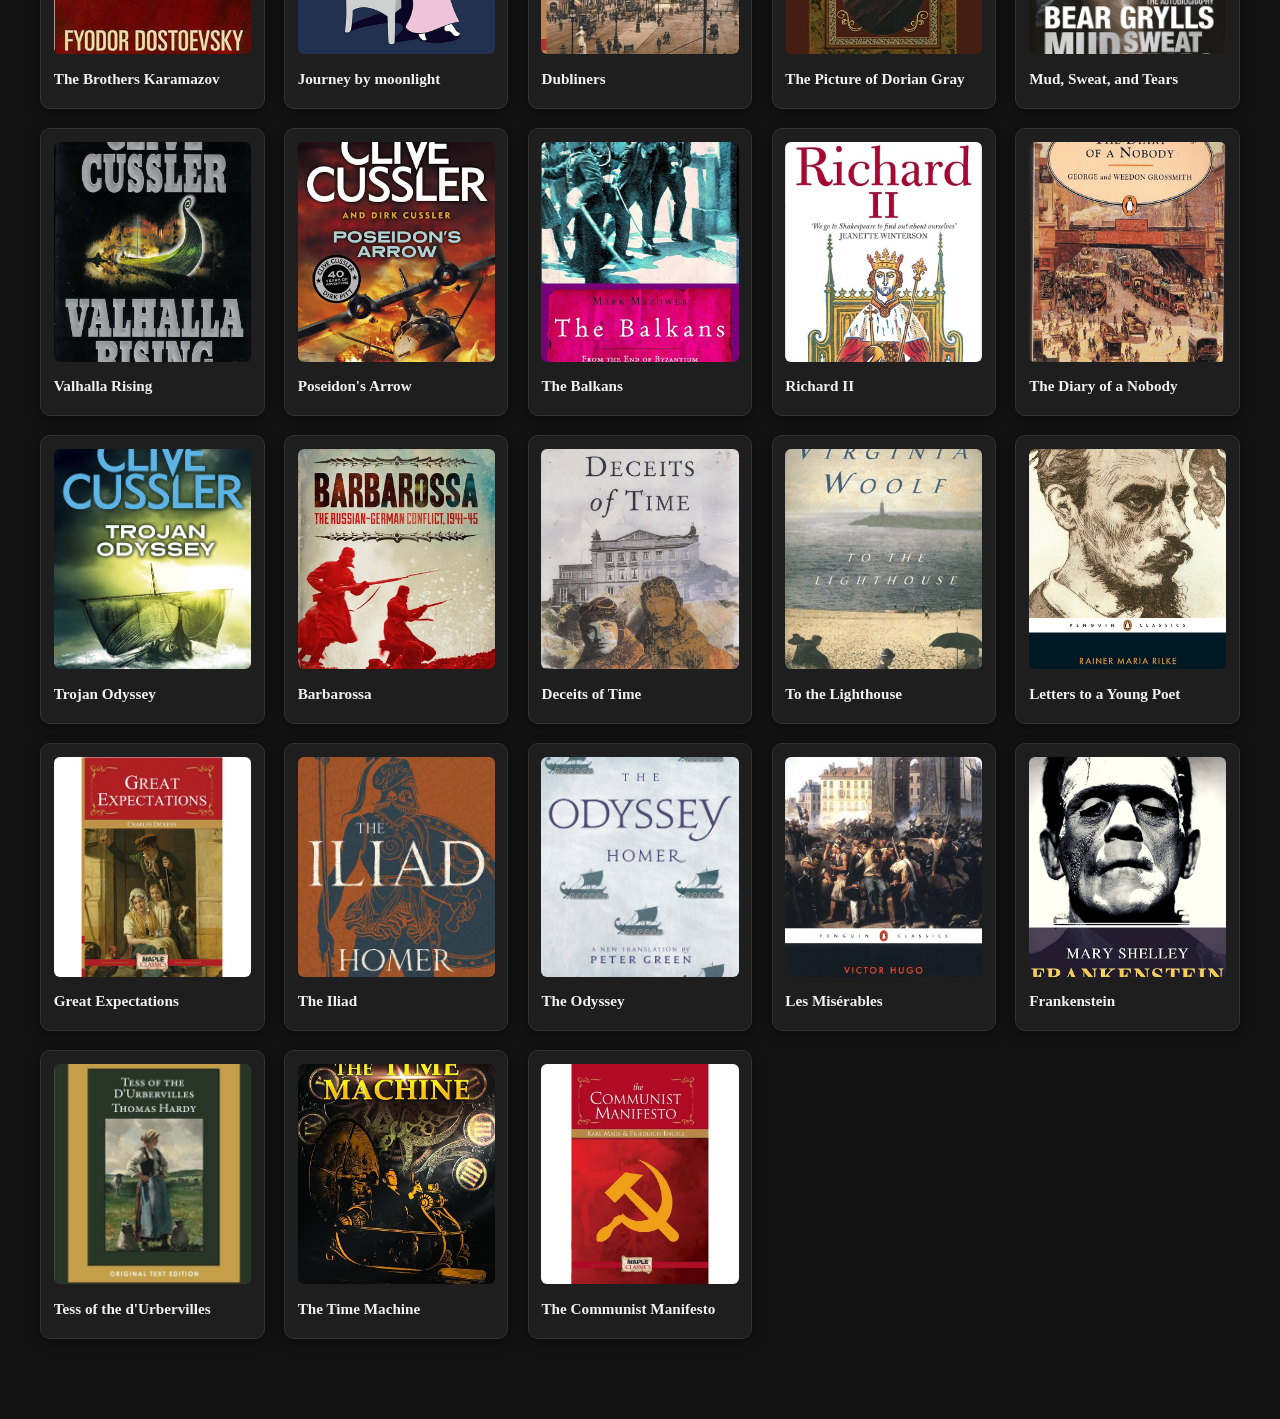
==== commit 913d4ffe: "debug: Add inline debug script to diagnose rendering issue" ====
--- a/index.html
+++ b/index.html
@@ -75,6 +75,22 @@
   </footer>
 
   <script src="books.js"></script>
-  <script src="script.js"></script>
+  <script>
+  // Simple inline script
+  document.addEventListener('DOMContentLoaded', function() {
+    var grid = document.getElementById('bookGrid');
+    if (!grid) { alert('No grid!'); return; }
+    alert('Rendering ' + books.length + ' books');
+    books.forEach(function(b) {
+      var c = document.createElement('div');
+      c.className = 'book-card';
+      c.innerHTML = '<img src="' + b.image + '"/><h3>' + b.title + '</h3>';
+      grid.appendChild(c);
+    });
+    
+    var loader = document.getElementById('loader');
+    if (loader) loader.classList.add('hidden');
+  });
+  </script>
 </body>
 </html>
--- a/style.css
+++ b/style.css
@@ -354,63 +354,66 @@
 
 .books {
   display: grid;
-  grid-template-columns: repeat(auto-fill, minmax(160px, 1fr));
-  gap: 1rem;
+  grid-template-columns: repeat(auto-fill, minmax(200px, 1fr));
+  gap: 1.2rem;
 }
 
 .book-card {
   background-color: #1e1e1e;
   border: 1px solid #333;
-  border-radius: 8px;
-  padding: 0.6rem;
-  box-shadow: 0 2px 8px rgba(0, 0, 0, 0.4);
+  border-radius: 10px;
+  padding: 0.8rem;
+  box-shadow: 0 3px 12px rgba(0, 0, 0, 0.4);
   transition: all 0.3s cubic-bezier(0.4, 0, 0.2, 1);
   cursor: pointer;
 }
 
 .book-card:hover {
-  transform: translateY(-8px) scale(1.02);
-  box-shadow: 0 12px 25px rgba(0, 0, 0, 0.6), 0 0 0 1px #4a7a4a;
+  transform: translateY(-10px) scale(1.03);
+  box-shadow: 0 15px 30px rgba(0, 0, 0, 0.6), 0 0 0 2px #4a7a4a;
   border-color: #4a7a4a;
 }
 
 .book-card img {
   width: 100%;
-  height: 180px;
+  height: 220px;
   object-fit: cover;
-  border-radius: 4px;
-  margin-bottom: 0.5rem;
+  border-radius: 6px;
+  margin-bottom: 0.6rem;
 }
 
 .book-card h3 {
-  margin: 0 0 0.3rem 0;
-  font-family: 'Courier New', monospace;
-  font-size: 0.85rem;
-  line-height: 1.2;
-  display: -webkit-box;
-  -webkit-line-clamp: 2;
-  -webkit-box-orient: vertical;
-  overflow: hidden;
-}
-
-.book-card p {
+  margin: 0 0 0.4rem 0;
+  font-family: 'Georgia', serif;
+  font-size: 0.95rem;
+  line-height: 1.3;
+}
+
+.book-card .author {
+  font-size: 0.75rem;
+  color: #999;
+  margin: 0;
+}
+
+.book-card .genre-tag {
+  display: inline-block;
+  font-size: 0.6rem;
+  padding: 2px 8px;
+  background-color: #2a2a3a;
+  border-radius: 10px;
+  color: #888;
+  margin-top: 0.4rem;
+}
+
+.book-card .description-preview {
+  display: none;
   font-size: 0.7rem;
-  margin: 0.2rem 0;
   color: #aaa;
-}
-
-.book-card p strong {
-  color: #888;
-}
-
-.book-card .description {
-  display: none;
-  font-size: 0.65rem;
-  color: #999;
-  margin-top: 0.3rem;
-}
-
-.book-card:hover .description {
+  margin-top: 0.5rem;
+  line-height: 1.4;
+}
+
+.book-card:hover .description-preview {
   display: block;
 }
 
@@ -672,3 +675,299 @@
 .rec-goodreads:hover {
   background-color: #444;
 }
+
+/* ====== Book Detail Modal ====== */
+.book-modal {
+  display: none;
+  position: fixed;
+  top: 0;
+  left: 0;
+  width: 100%;
+  height: 100%;
+  background-color: rgba(0, 0, 0, 0.9);
+  z-index: 10000;
+  justify-content: center;
+  align-items: center;
+  padding: 20px;
+  overflow-y: auto;
+}
+
+.book-modal.active {
+  display: flex;
+}
+
+.modal-content {
+  background: linear-gradient(145deg, #1e1e2e 0%, #252540 50%, #1e1e2e 100%);
+  border-radius: 15px;
+  padding: 30px;
+  max-width: 800px;
+  width: 100%;
+  position: relative;
+  box-shadow: 0 20px 60px rgba(0, 0, 0, 0.8);
+  animation: modalSlideIn 0.3s ease;
+}
+
+@keyframes modalSlideIn {
+  from {
+    opacity: 0;
+    transform: translateY(30px) scale(0.95);
+  }
+  to {
+    opacity: 1;
+    transform: translateY(0) scale(1);
+  }
+}
+
+.modal-close {
+  position: absolute;
+  top: 15px;
+  right: 20px;
+  font-size: 2rem;
+  color: #888;
+  cursor: pointer;
+  transition: color 0.2s;
+  line-height: 1;
+}
+
+.modal-close:hover {
+  color: #fff;
+}
+
+.modal-book {
+  display: grid;
+  grid-template-columns: 250px 1fr;
+  gap: 30px;
+  align-items: start;
+}
+
+.modal-book img {
+  width: 100%;
+  height: 380px;
+  object-fit: cover;
+  border-radius: 10px;
+  box-shadow: 0 10px 30px rgba(0, 0, 0, 0.5);
+}
+
+.modal-details h2 {
+  font-family: 'Georgia', serif;
+  font-size: 1.8rem;
+  margin: 0 0 10px 0;
+  color: #d4af37;
+}
+
+.modal-details .author-name {
+  font-size: 1.1rem;
+  color: #aaa;
+  margin: 0 0 15px 0;
+}
+
+.modal-details .genre-badge {
+  display: inline-block;
+  padding: 5px 15px;
+  background: linear-gradient(135deg, #2a4a2a 0%, #1a3a1a 100%);
+  border-radius: 20px;
+  color: #90ee90;
+  font-size: 0.85rem;
+  margin-bottom: 20px;
+}
+
+.modal-details .description {
+  font-size: 0.95rem;
+  line-height: 1.7;
+  color: #ccc;
+  margin: 20px 0;
+}
+
+.modal-details .goodreads-link {
+  display: inline-flex;
+  align-items: center;
+  gap: 8px;
+  padding: 12px 25px;
+  background: linear-gradient(135deg, #66321f 0%, #4a2515 100%);
+  color: #f4d03f;
+  text-decoration: none;
+  border-radius: 25px;
+  font-size: 0.9rem;
+  transition: all 0.3s;
+  margin-top: 15px;
+}
+
+.modal-details .goodreads-link:hover {
+  transform: scale(1.05);
+  box-shadow: 0 5px 20px rgba(164, 80, 20, 0.4);
+}
+
+.modal-actions {
+  display: flex;
+  gap: 10px;
+  margin-top: 20px;
+  flex-wrap: wrap;
+}
+
+.modal-btn {
+  padding: 10px 20px;
+  border: none;
+  border-radius: 8px;
+  cursor: pointer;
+  font-size: 0.85rem;
+  transition: all 0.2s;
+}
+
+.modal-btn-read {
+  background: linear-gradient(135deg, #2d5a2d 0%, #1a4a1a 100%);
+  color: #90ee90;
+}
+
+.modal-btn-favorite {
+  background: linear-gradient(135deg, #5a2d3a 0%, #3a1a2a 100%);
+  color: #ffb6c1;
+}
+
+.modal-btn-current {
+  background: linear-gradient(135deg, #2d4a5a 0%, #1a2a3a 100%);
+  color: #add8e6;
+}
+
+.modal-btn:hover {
+  transform: scale(1.05);
+}
+
+/* Recommended books in modal */
+.modal-recommendations {
+  margin-top: 30px;
+  padding-top: 20px;
+  border-top: 1px solid #333;
+}
+
+.modal-recommendations h4 {
+  color: #888;
+  margin: 0 0 15px 0;
+  font-size: 0.9rem;
+}
+
+.rec-grid {
+  display: flex;
+  gap: 15px;
+  overflow-x: auto;
+  padding-bottom: 10px;
+}
+
+.rec-card {
+  min-width: 100px;
+  text-align: center;
+  cursor: pointer;
+}
+
+.rec-card img {
+  width: 80px;
+  height: 120px;
+  object-fit: cover;
+  border-radius: 5px;
+}
+
+.rec-card p {
+  font-size: 0.7rem;
+  margin: 5px 0 0 0;
+  color: #aaa;
+}
+
+/* Mobile Responsive */
+@media (max-width: 768px) {
+  .modal-book {
+    grid-template-columns: 1fr;
+    text-align: center;
+  }
+  
+  .modal-book img {
+    width: 180px;
+    height: 270px;
+    margin: 0 auto;
+  }
+  
+  .modal-details h2 {
+    font-size: 1.4rem;
+  }
+  
+  .books {
+    grid-template-columns: repeat(auto-fill, minmax(150px, 1fr));
+    gap: 1rem;
+  }
+  
+  .book-card img {
+    height: 180px;
+  }
+  
+  .book-card h3 {
+    font-size: 0.85rem;
+  }
+  
+  .genre-tabs {
+    gap: 6px;
+  }
+  
+  .genre-tab {
+    padding: 6px 12px;
+    font-size: 0.8rem;
+  }
+  
+  header {
+    flex-wrap: wrap;
+    padding: 10px;
+    gap: 10px;
+  }
+  
+  header h1 {
+    order: -1;
+    width: 100%;
+    text-align: center;
+    font-size: 1.2rem;
+    margin: 0;
+  }
+  
+  .header-left {
+    width: 100%;
+    justify-content: center;
+  }
+  
+  #toggleTheme {
+    position: absolute;
+    top: 10px;
+    right: 10px;
+  }
+}
+
+@media (max-width: 480px) {
+  .books {
+    grid-template-columns: repeat(2, 1fr);
+    gap: 0.8rem;
+  }
+  
+  .book-card {
+    padding: 0.5rem;
+  }
+  
+  .book-card img {
+    height: 140px;
+  }
+  
+  .book-card h3 {
+    font-size: 0.75rem;
+  }
+  
+  .book-card .author {
+    font-size: 0.65rem;
+  }
+  
+  .stats {
+    gap: 10px;
+  }
+  
+  .stat-item {
+    padding: 8px 12px;
+    min-width: 60px;
+  }
+  
+  .stat-number {
+    font-size: 1.3rem;
+  }
+}
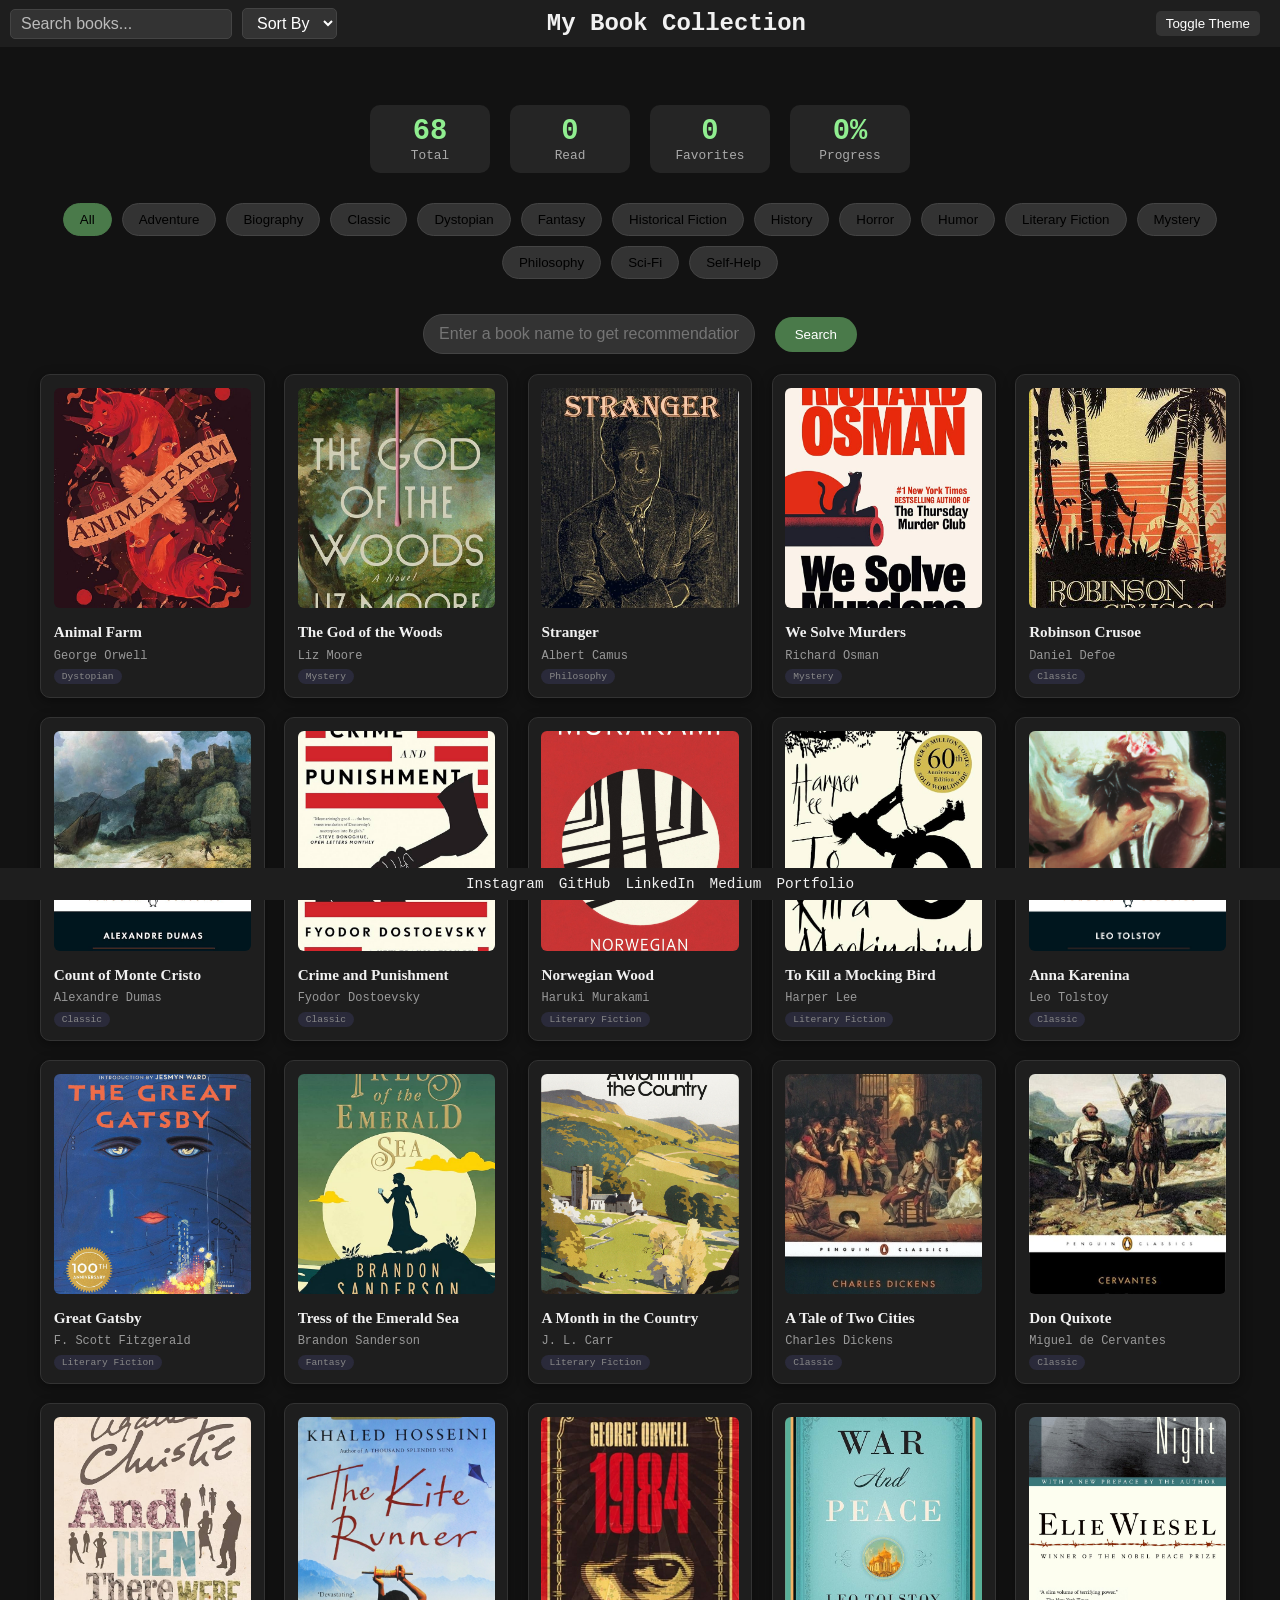
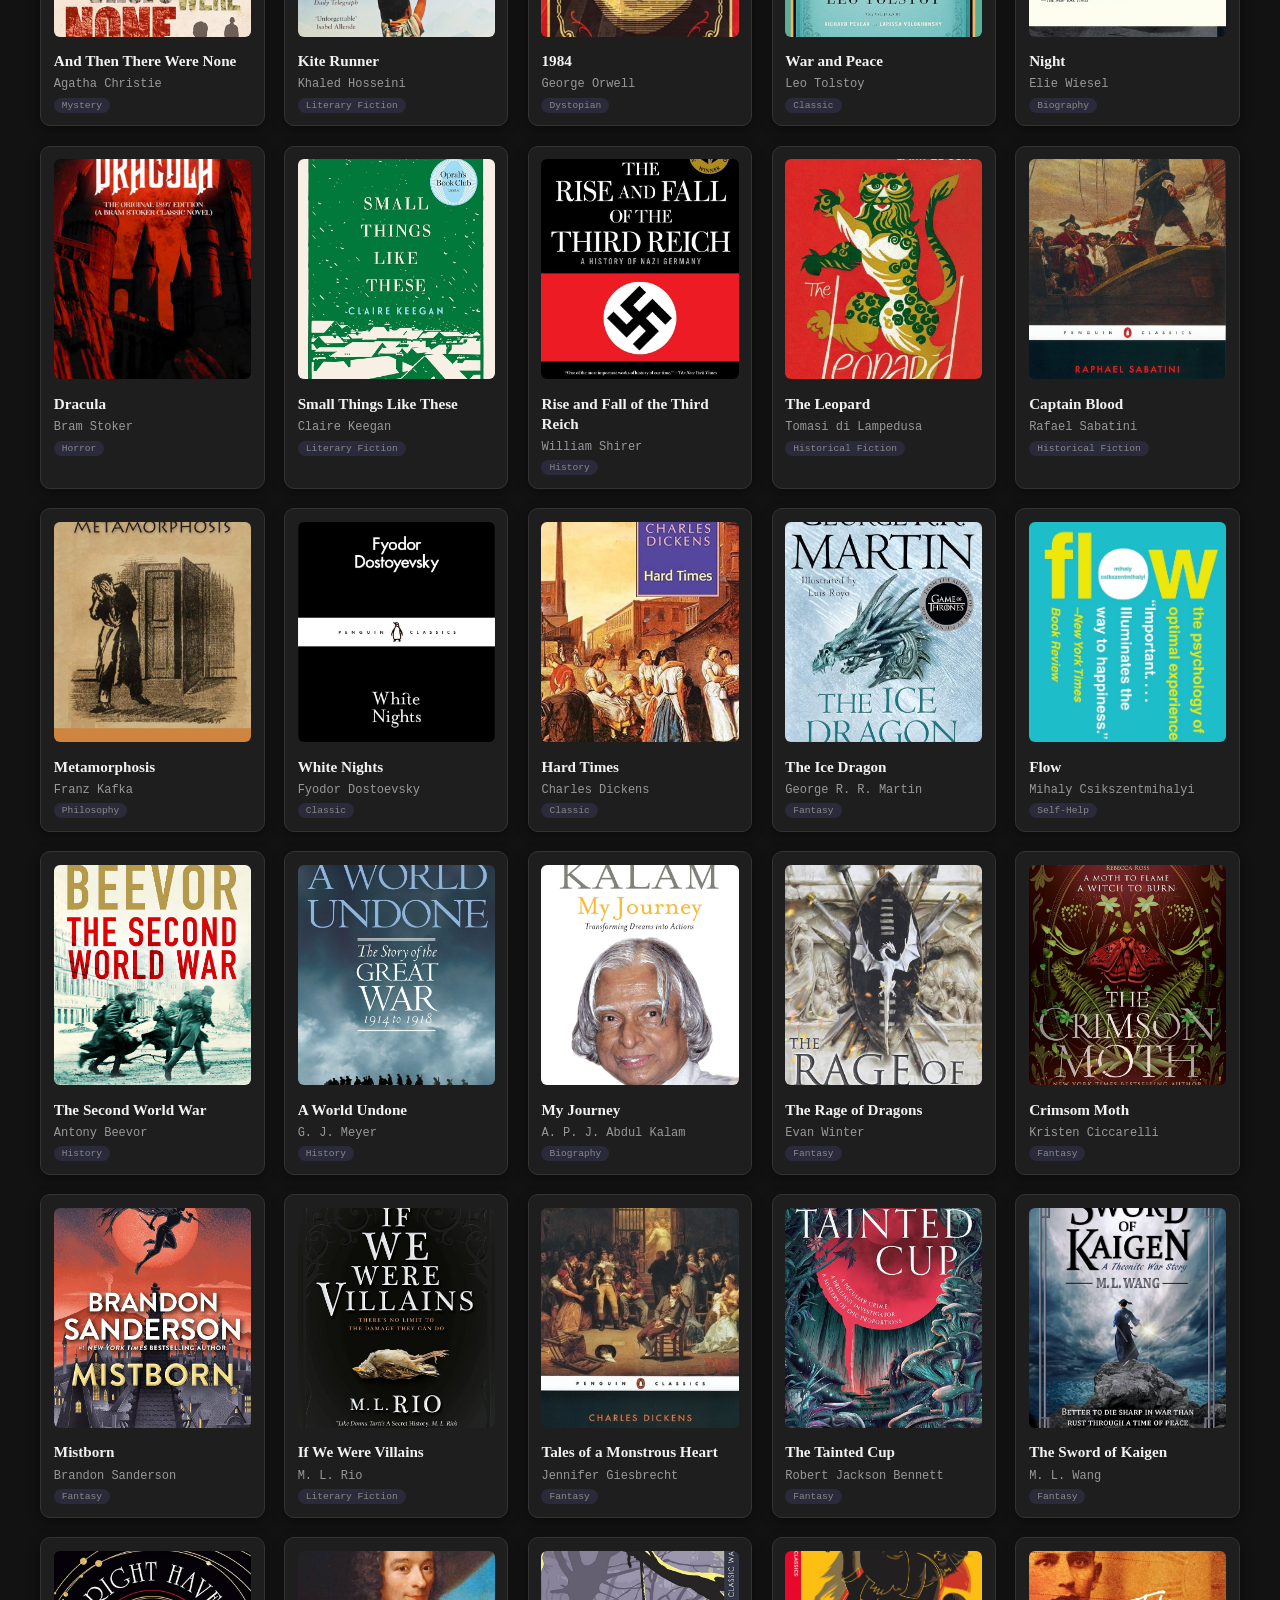
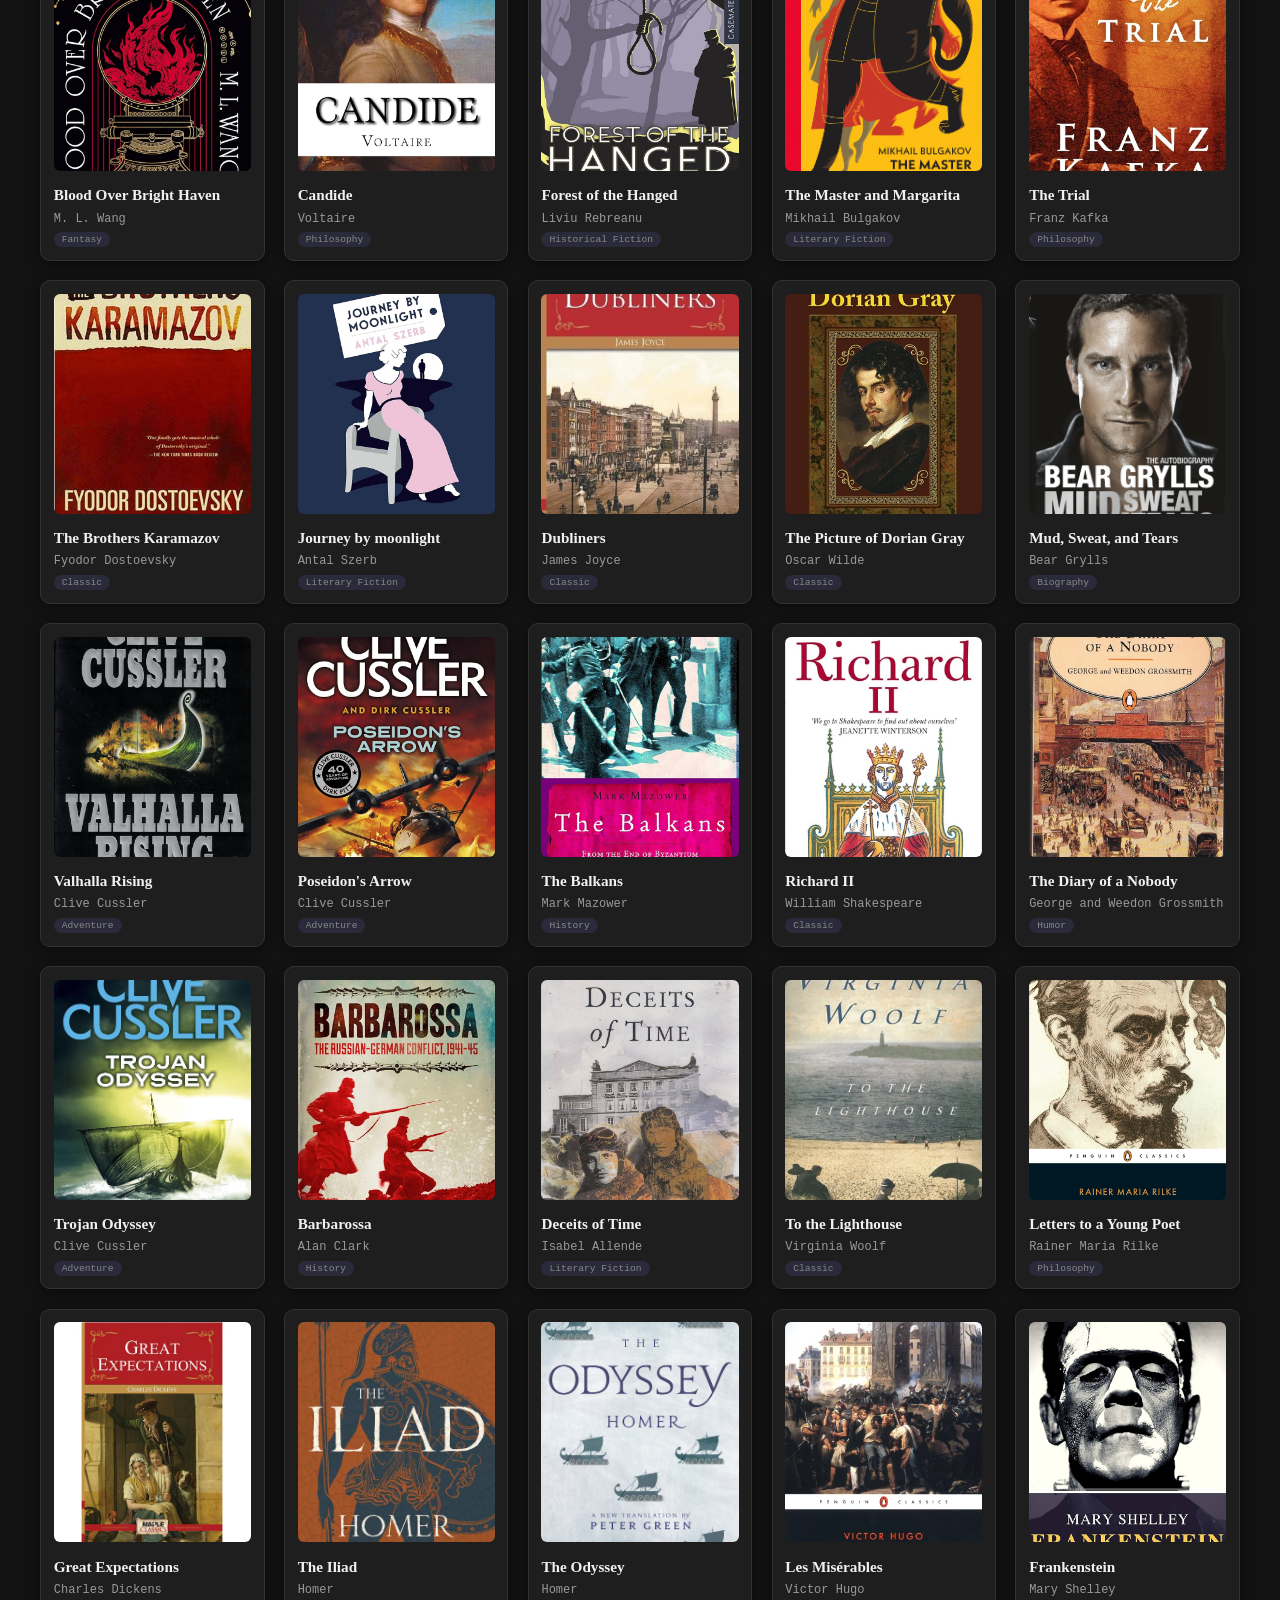
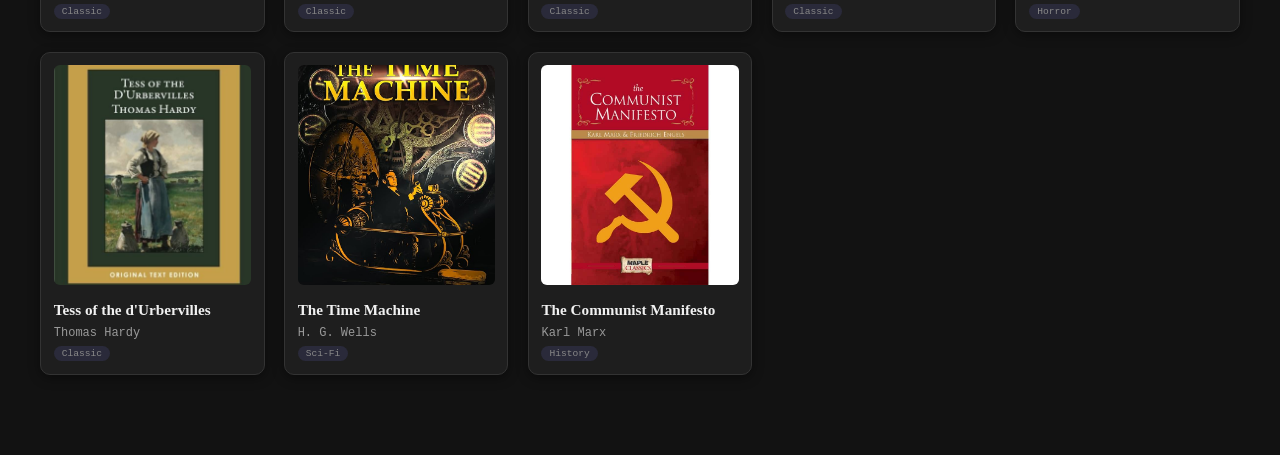
==== commit adbb03f1: "fix: Ensure books load before rendering with retry" ====
--- a/index.html
+++ b/index.html
@@ -75,21 +75,23 @@
   </footer>
 
   <script src="books.js"></script>
+  <script src="script.js"></script>
   <script>
-  // Simple inline script
+  // Wait for DOMContentLoaded and ensure books loaded
   document.addEventListener('DOMContentLoaded', function() {
-    var grid = document.getElementById('bookGrid');
-    if (!grid) { alert('No grid!'); return; }
-    alert('Rendering ' + books.length + ' books');
-    books.forEach(function(b) {
-      var c = document.createElement('div');
-      c.className = 'book-card';
-      c.innerHTML = '<img src="' + b.image + '"/><h3>' + b.title + '</h3>';
-      grid.appendChild(c);
-    });
-    
-    var loader = document.getElementById('loader');
-    if (loader) loader.classList.add('hidden');
+    setTimeout(function() {
+      var g = document.getElementById('bookGrid');
+      if (typeof books === 'undefined') {
+        console.log('books undefined, retrying...');
+        setTimeout(function() {
+          renderBooks();
+        }, 500);
+        return;
+      }
+      renderBooks();
+      var l = document.getElementById('loader');
+      if (l) l.classList.add('hidden');
+    }, 100);
   });
   </script>
 </body>
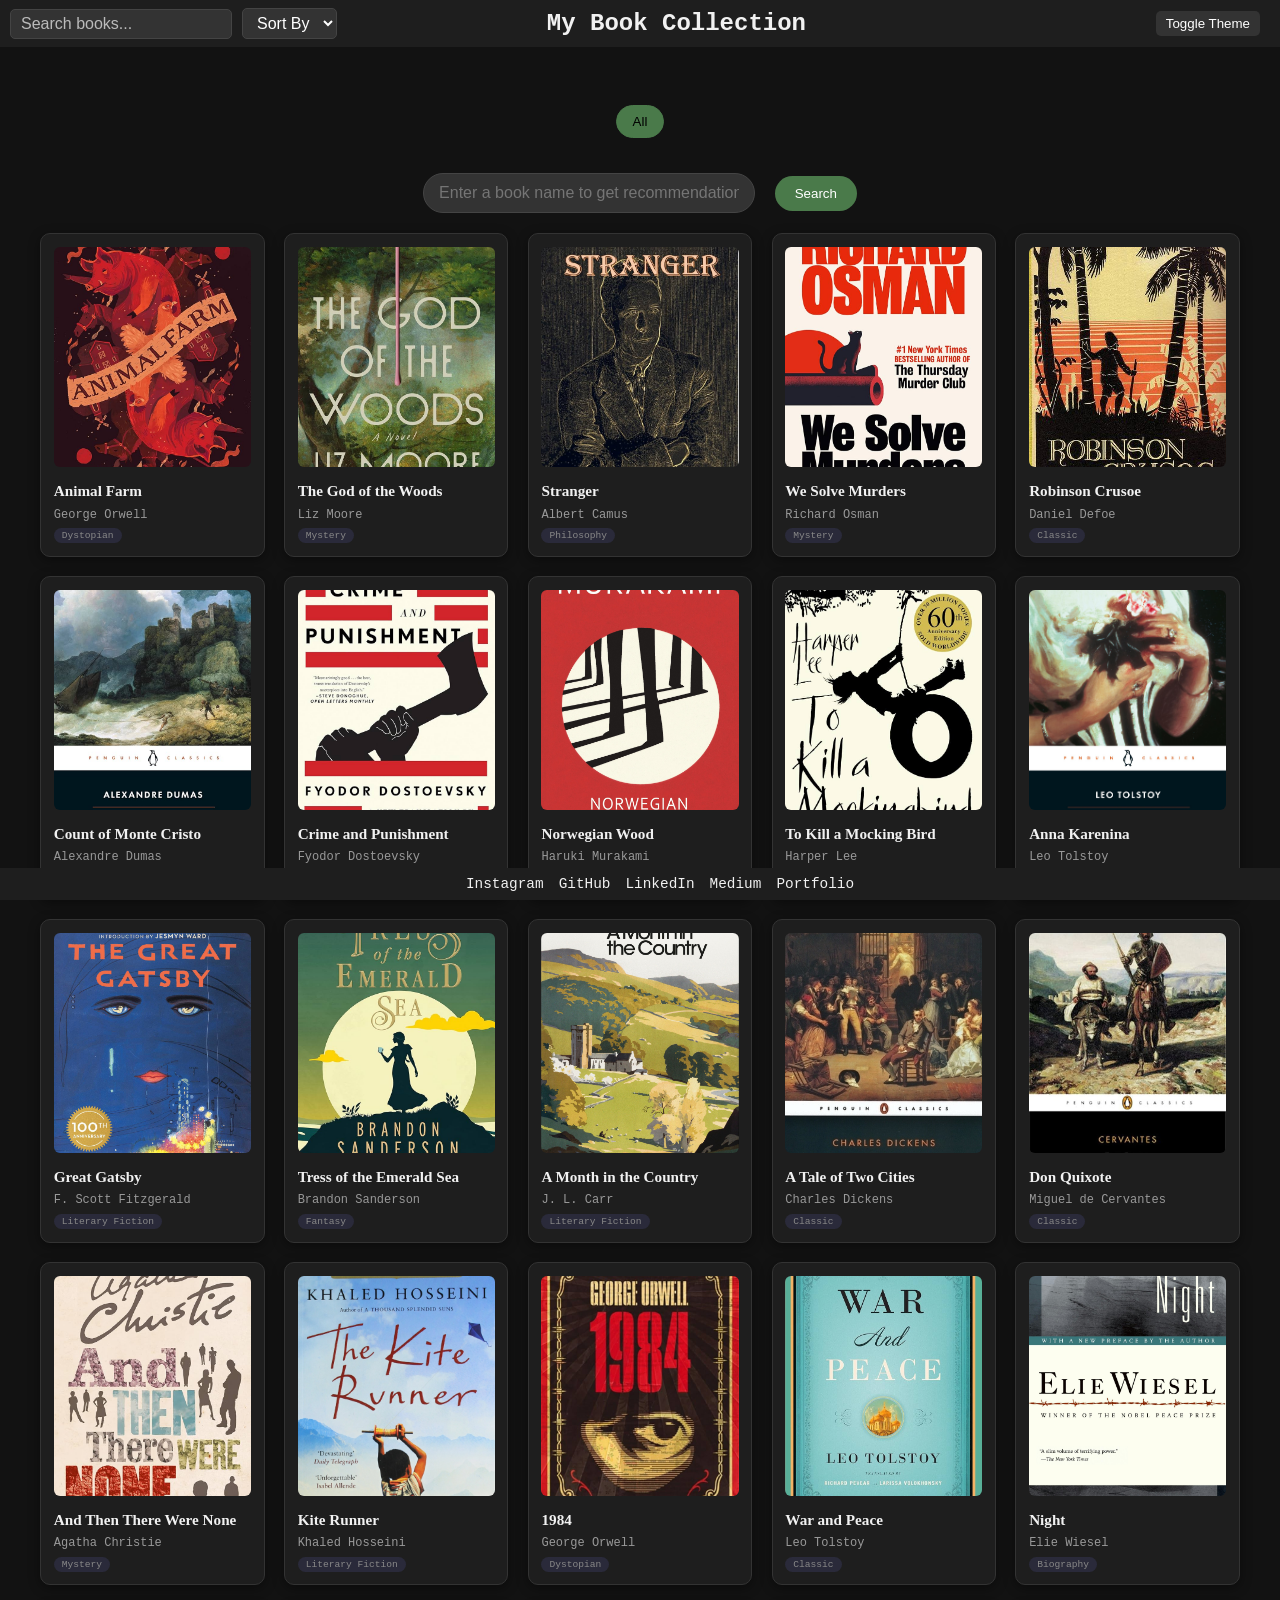
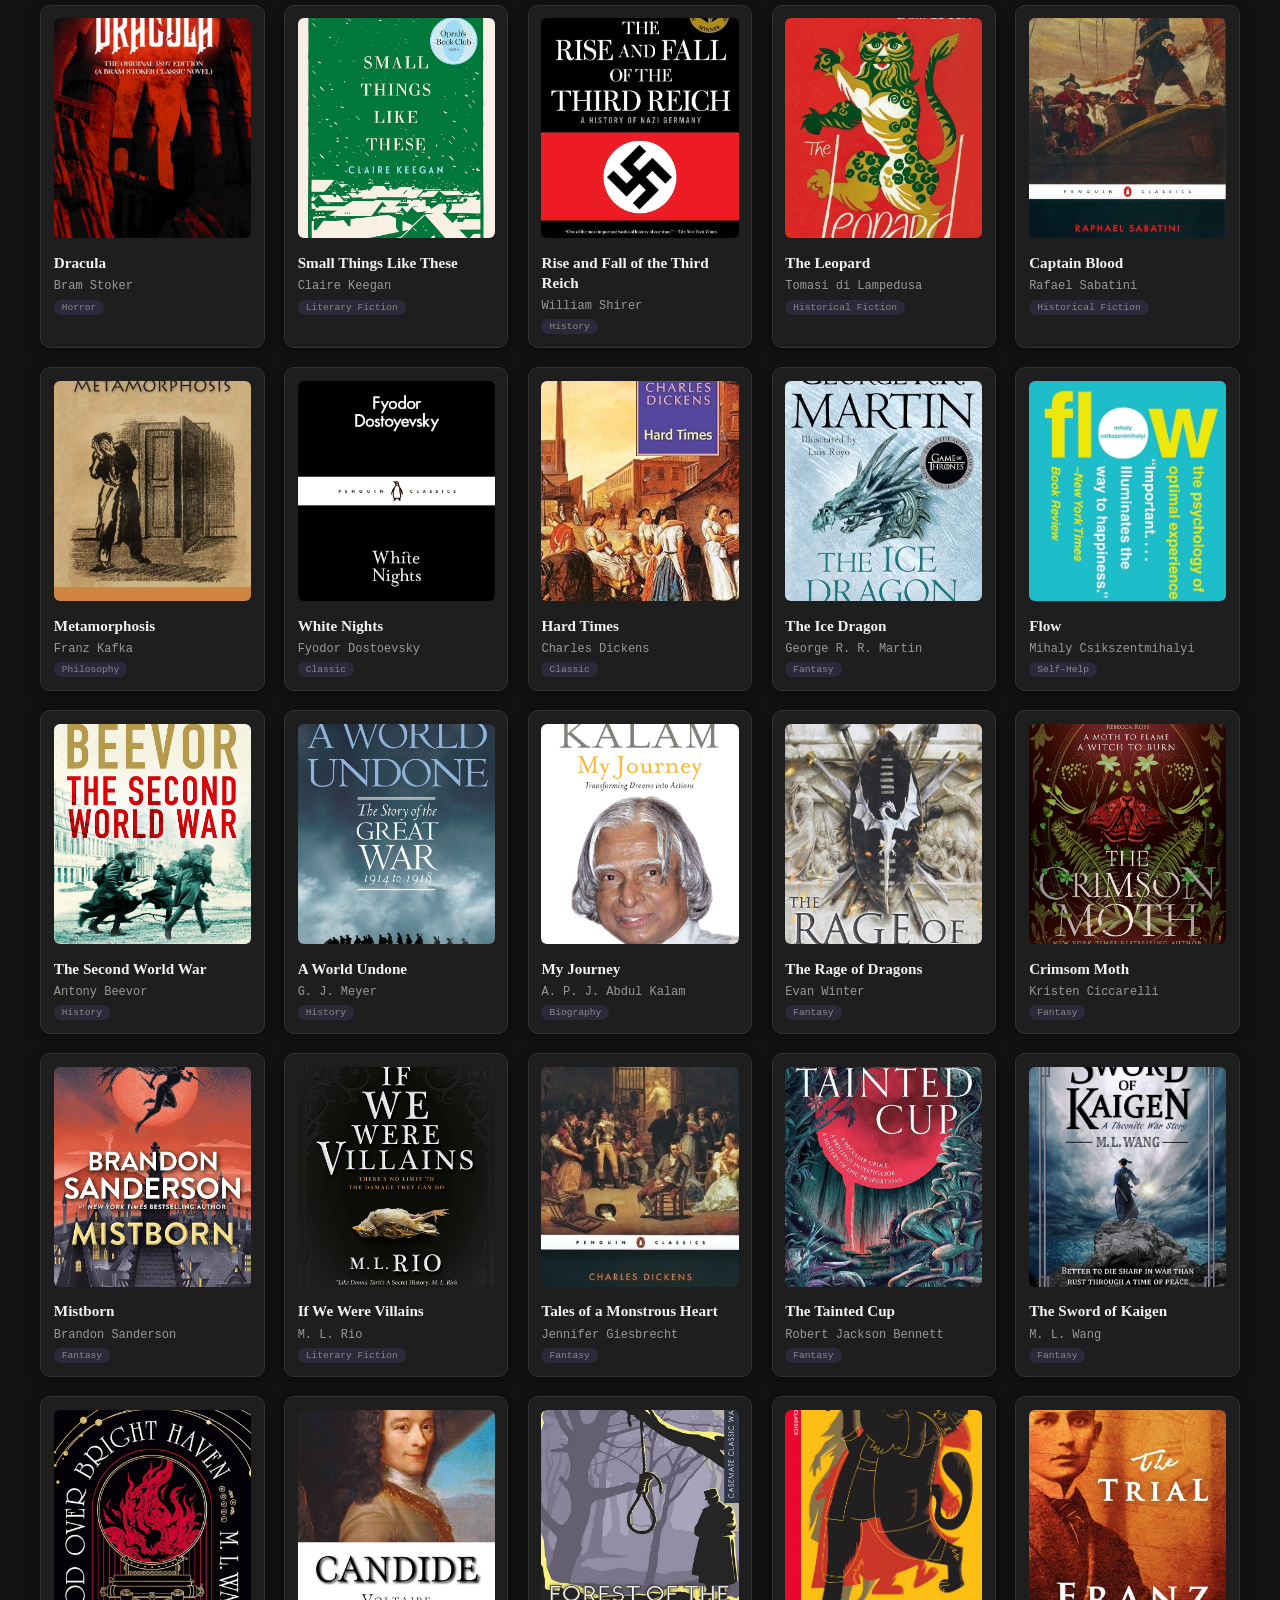
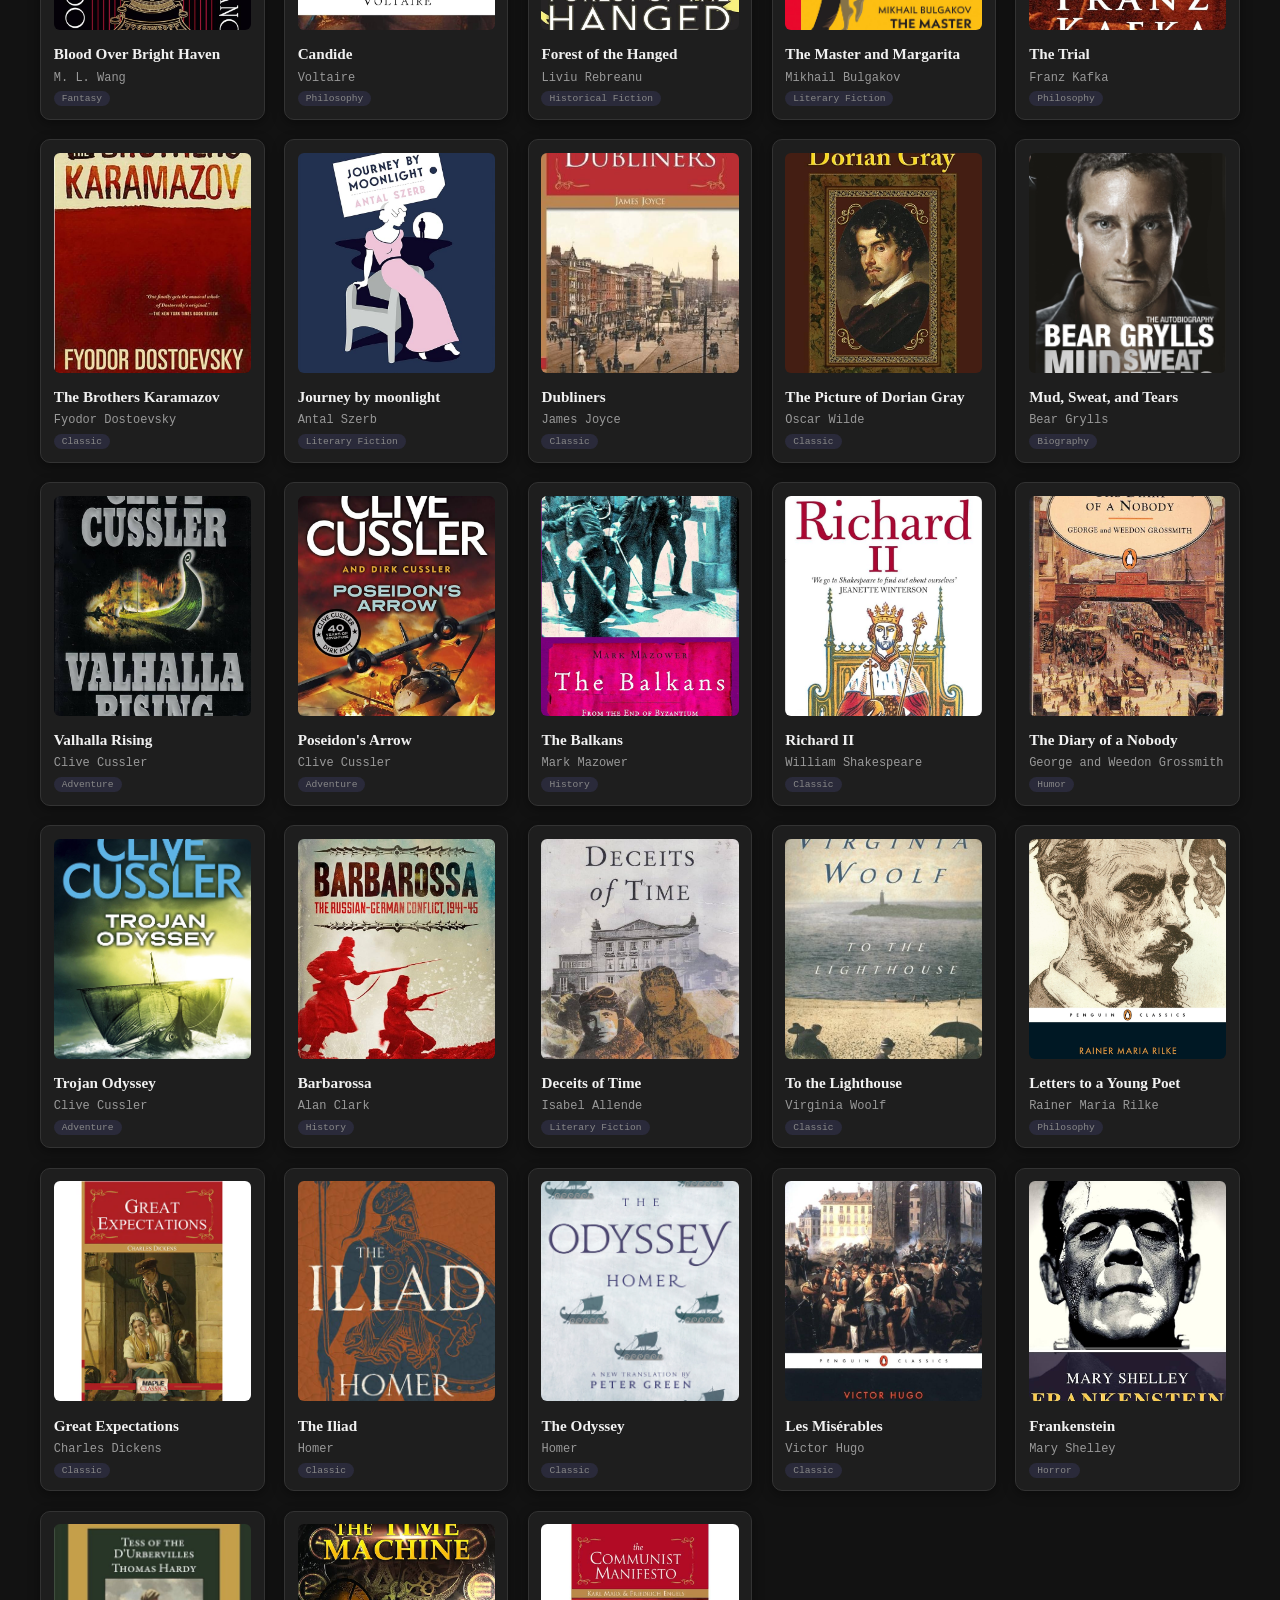
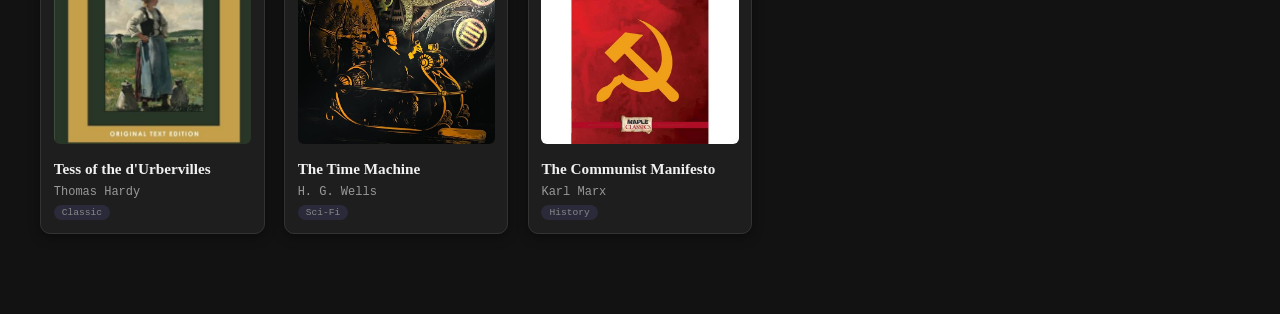
==== commit def38491: "fix: Inline script with multiple render attempts" ====
--- a/index.html
+++ b/index.html
@@ -75,24 +75,31 @@
   </footer>
 
   <script src="books.js"></script>
-  <script src="script.js"></script>
   <script>
-  // Wait for DOMContentLoaded and ensure books loaded
+  // Simple inline script  
+  var renderCalled = false;
+  function renderBooks() {
+    if (renderCalled) return;
+    renderCalled = true;
+    var grid = document.getElementById('bookGrid');
+    if (grid && typeof books !== 'undefined') {
+      books.forEach(function(b) {
+        var d = document.createElement('div');
+        d.className = 'book-card';
+        d.setAttribute('onclick', "window.location.href='book.html?book=' + encodeURIComponent('" + b.title.replace(/'/g, "\\'") + "')");
+        d.innerHTML = '<img src="' + b.image + '"><h3>' + b.title + '</h3><p class="author">' + b.author + '</p><span class="genre-tag">' + b.genre + '</span>';
+        grid.appendChild(d);
+      });
+    }
+    var l = document.getElementById('loader');
+    if (l) l.classList.add('hidden');
+  }
   document.addEventListener('DOMContentLoaded', function() {
-    setTimeout(function() {
-      var g = document.getElementById('bookGrid');
-      if (typeof books === 'undefined') {
-        console.log('books undefined, retrying...');
-        setTimeout(function() {
-          renderBooks();
-        }, 500);
-        return;
-      }
-      renderBooks();
-      var l = document.getElementById('loader');
-      if (l) l.classList.add('hidden');
-    }, 100);
+    setTimeout(renderBooks, 50);
   });
+  if (document.readyState === 'complete' || document.readyState === 'interactive') {
+    setTimeout(renderBooks, 50);
+  }
   </script>
 </body>
 </html>
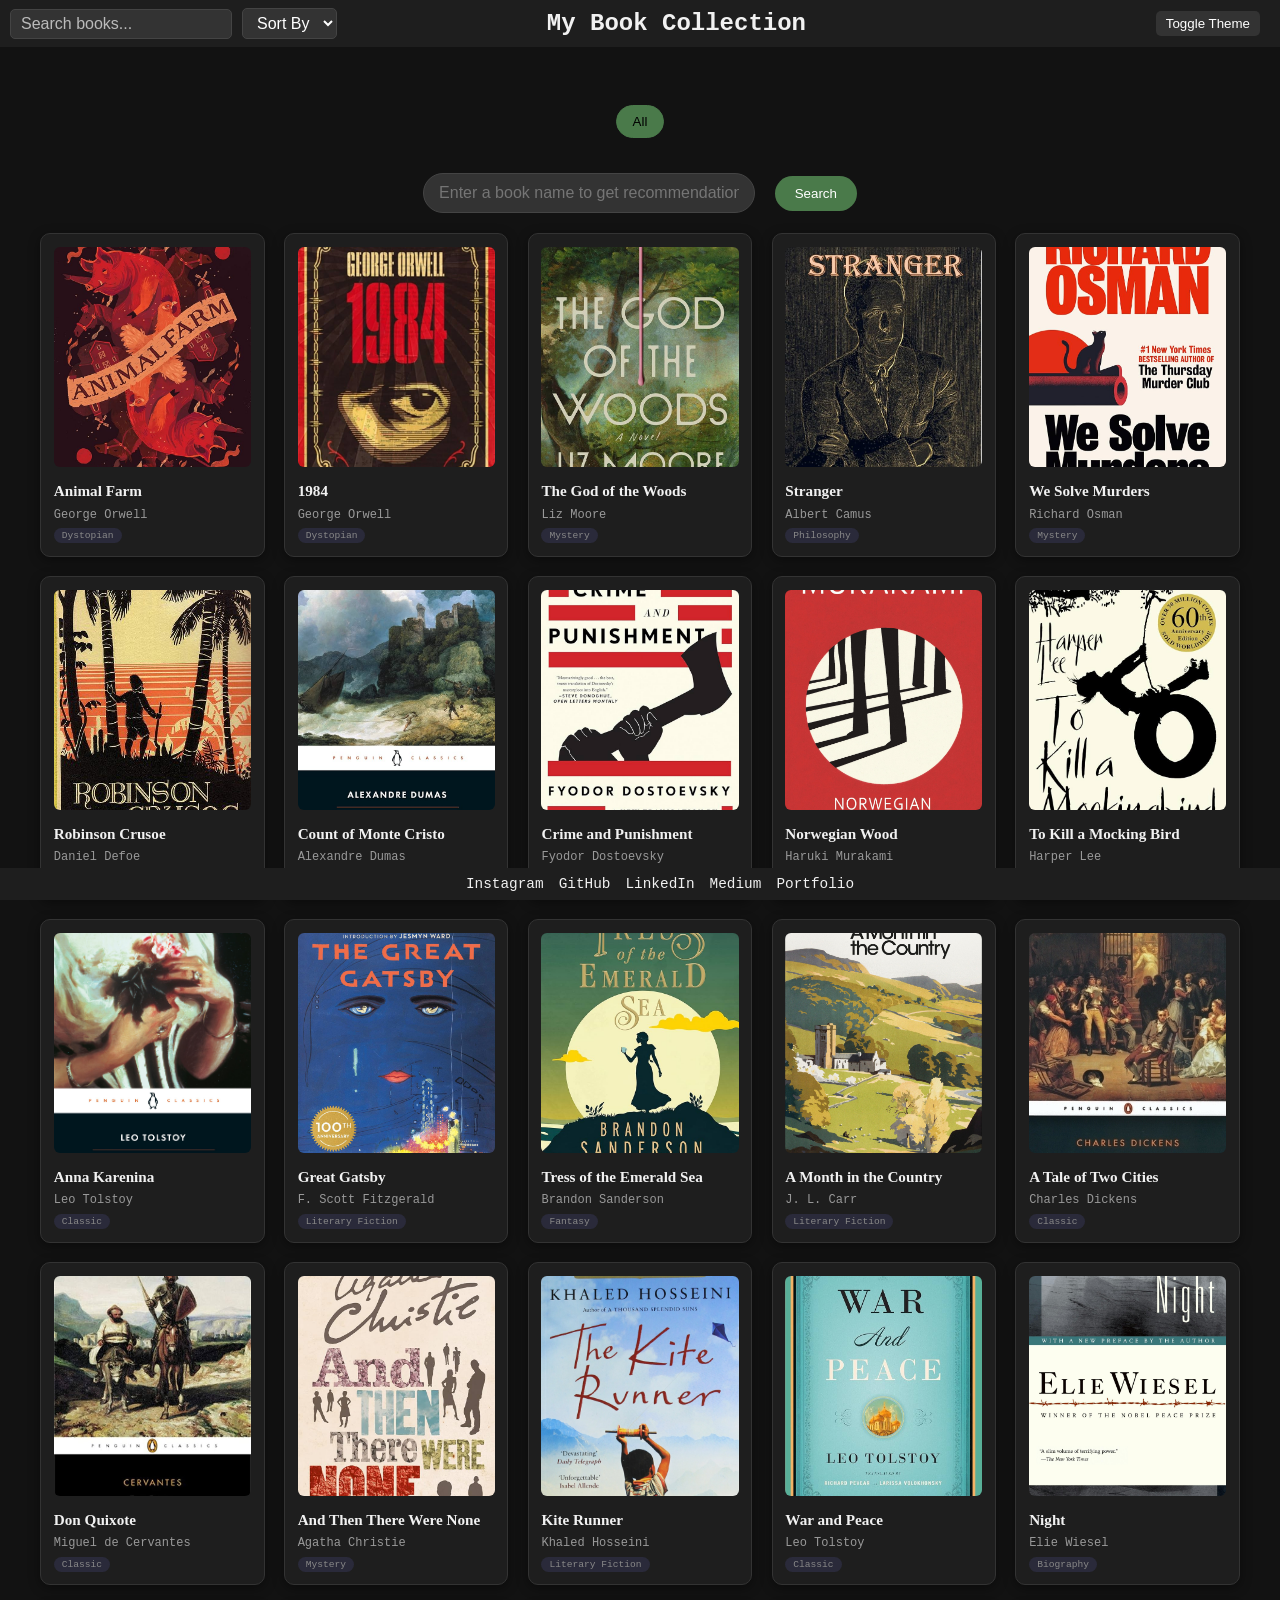
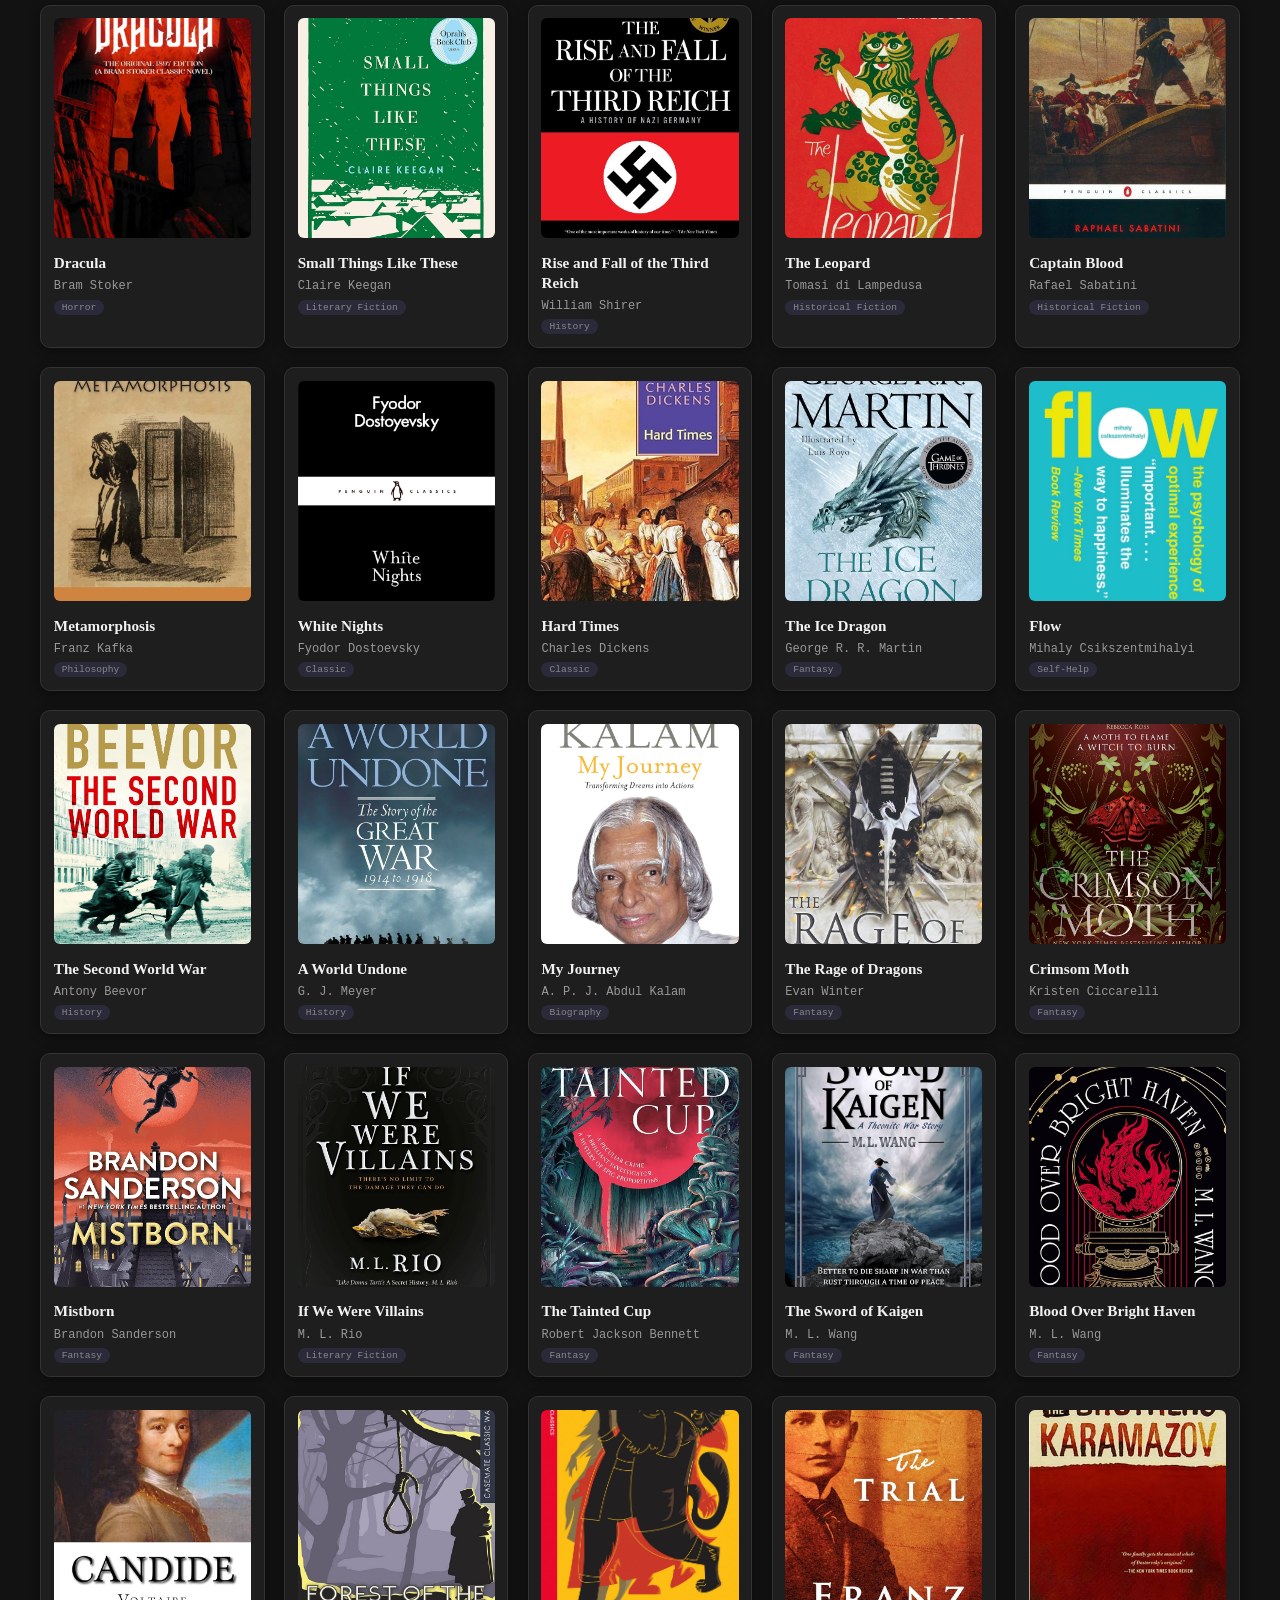
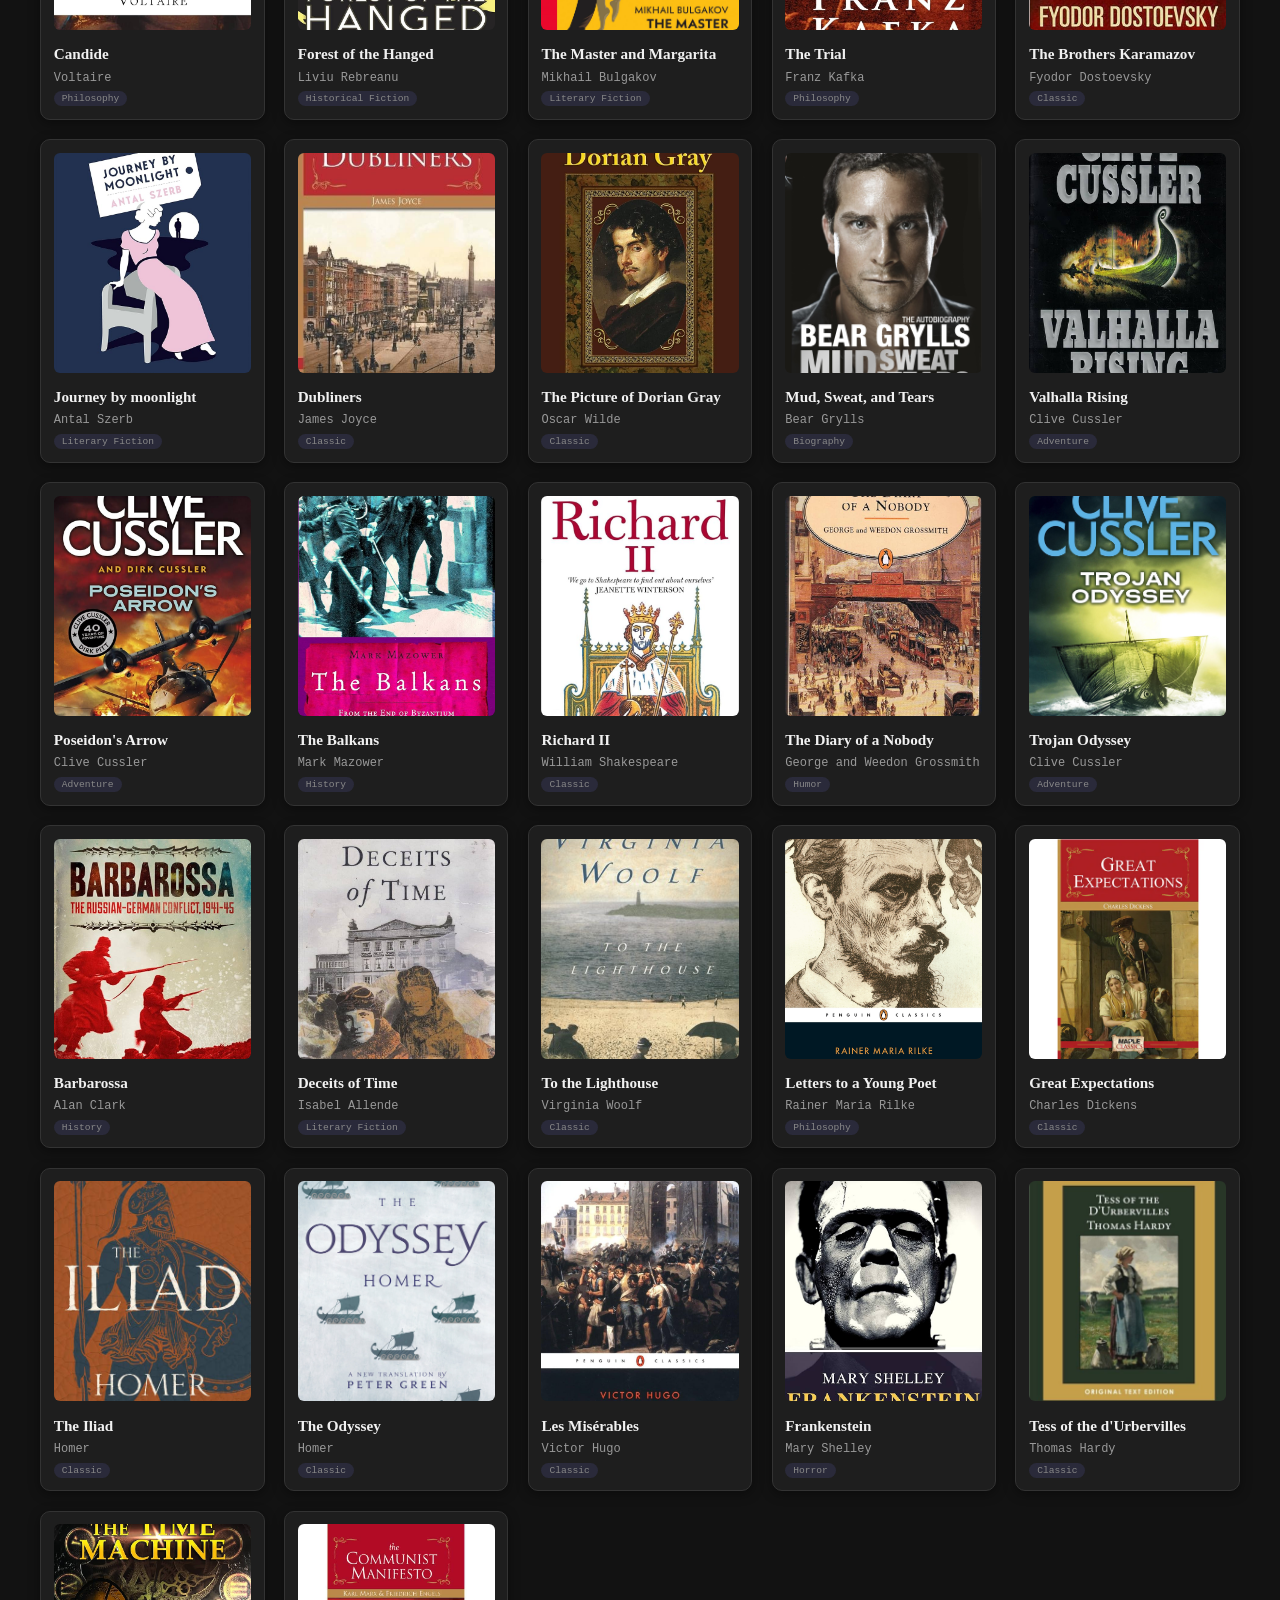
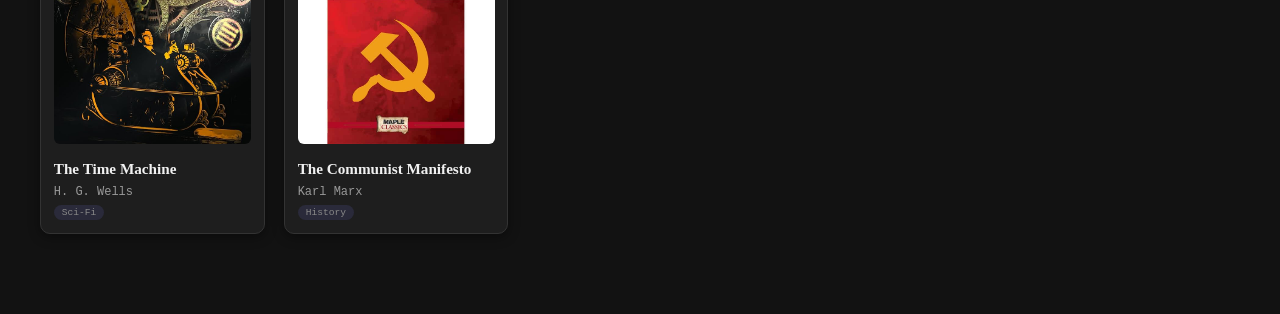
==== commit c5c3c292: "refactor: Complete rebuild with window.books - Simplified books.js with window.books array - Clean i" ====
--- a/index.html
+++ b/index.html
@@ -76,30 +76,20 @@
 
   <script src="books.js"></script>
   <script>
-  // Simple inline script  
-  var renderCalled = false;
-  function renderBooks() {
-    if (renderCalled) return;
-    renderCalled = true;
+  document.addEventListener('DOMContentLoaded', function() {
     var grid = document.getElementById('bookGrid');
-    if (grid && typeof books !== 'undefined') {
-      books.forEach(function(b) {
+    if (grid && window.books) {
+      window.books.forEach(function(b) {
         var d = document.createElement('div');
         d.className = 'book-card';
-        d.setAttribute('onclick', "window.location.href='book.html?book=' + encodeURIComponent('" + b.title.replace(/'/g, "\\'") + "')");
+        d.onclick = function() { window.location.href = 'book.html?book=' + encodeURIComponent(b.title); };
         d.innerHTML = '<img src="' + b.image + '"><h3>' + b.title + '</h3><p class="author">' + b.author + '</p><span class="genre-tag">' + b.genre + '</span>';
         grid.appendChild(d);
       });
     }
     var l = document.getElementById('loader');
-    if (l) l.classList.add('hidden');
-  }
-  document.addEventListener('DOMContentLoaded', function() {
-    setTimeout(renderBooks, 50);
+    if (l) setTimeout(function() { l.classList.add('hidden'); }, 3000);
   });
-  if (document.readyState === 'complete' || document.readyState === 'interactive') {
-    setTimeout(renderBooks, 50);
-  }
   </script>
 </body>
 </html>
